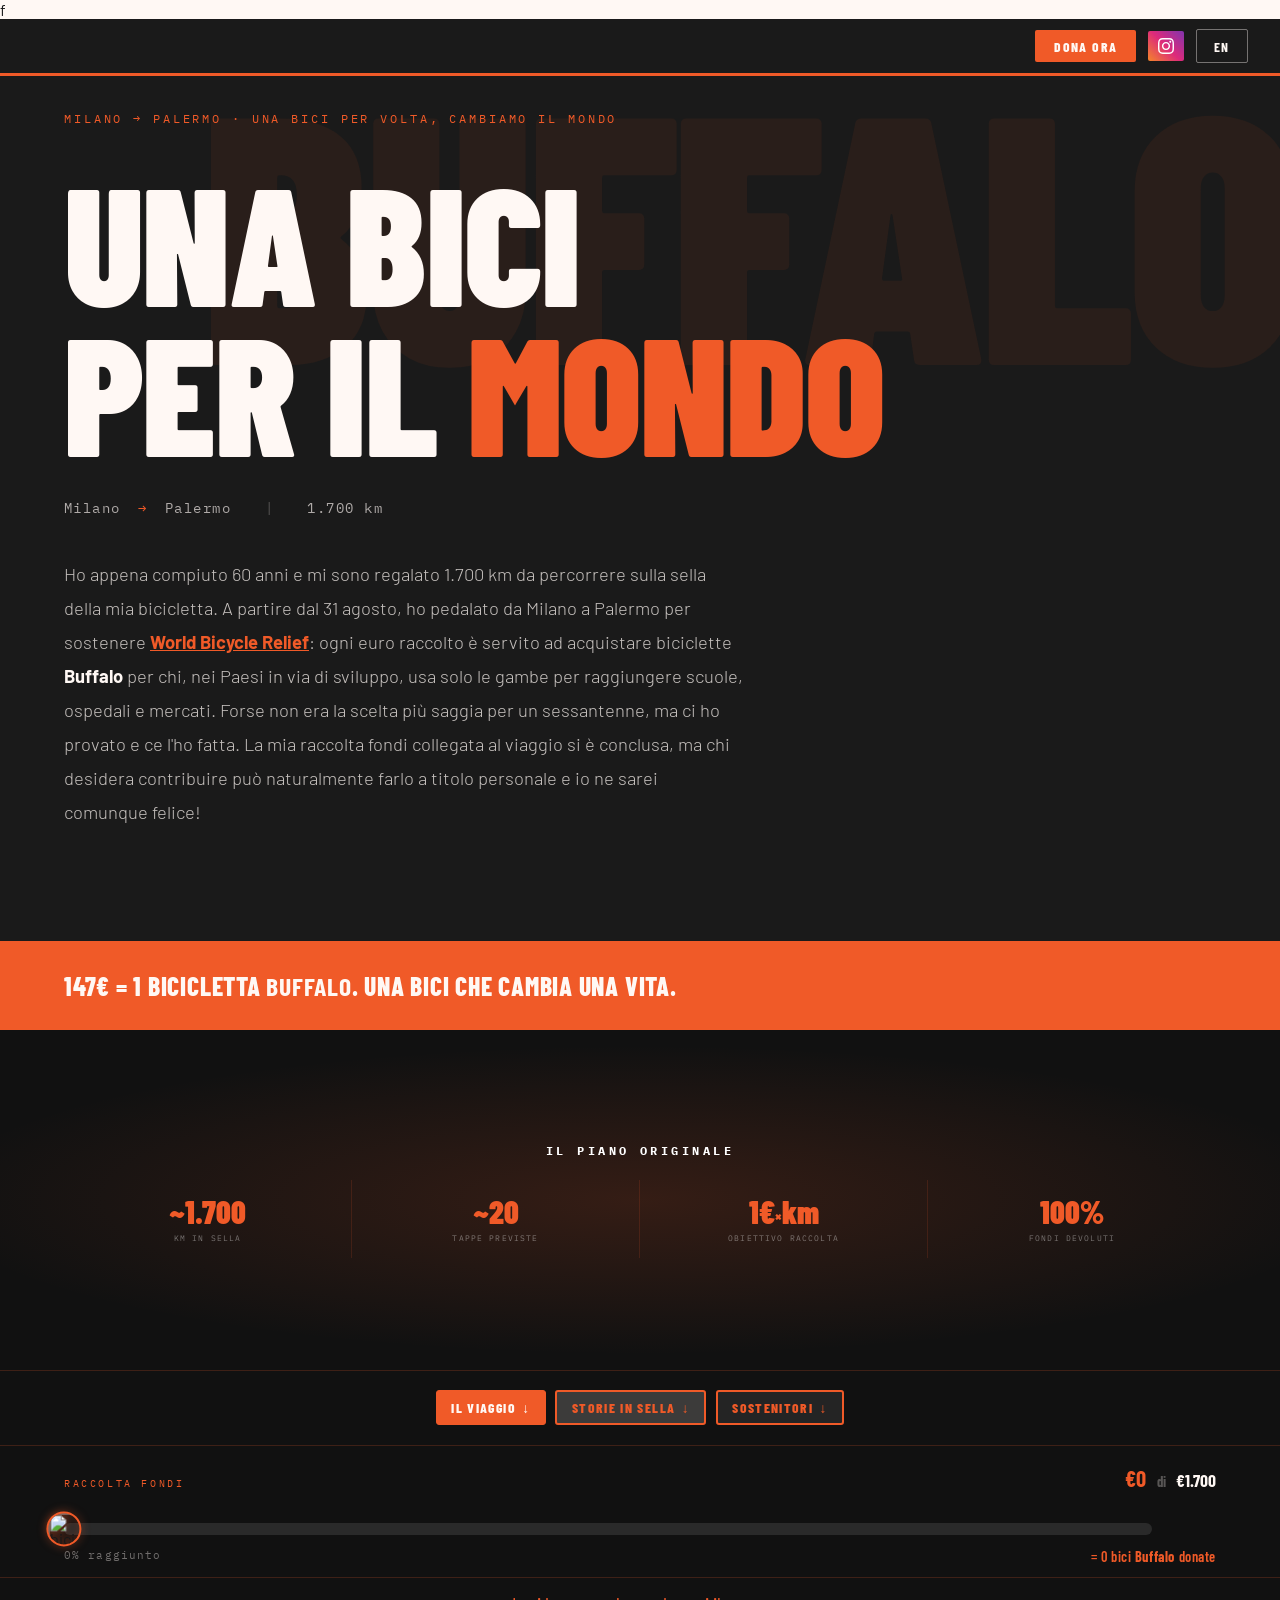
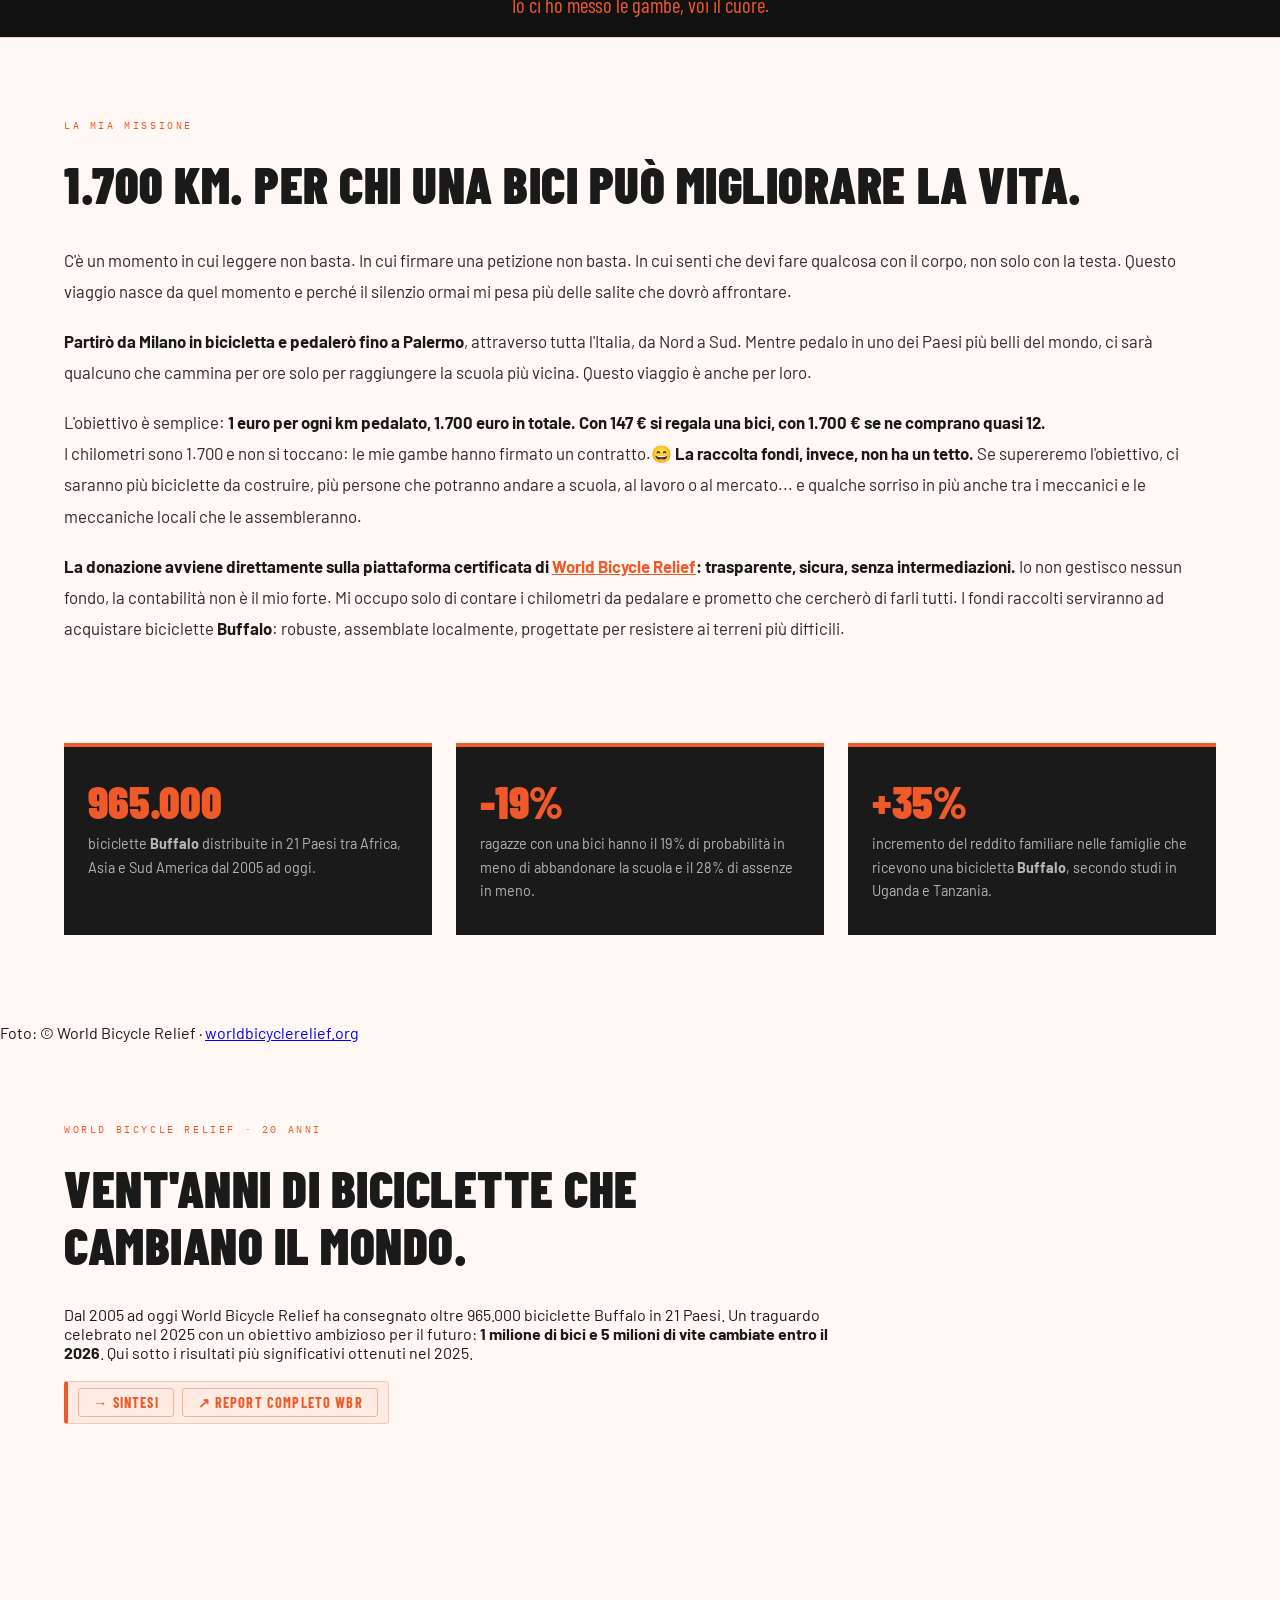
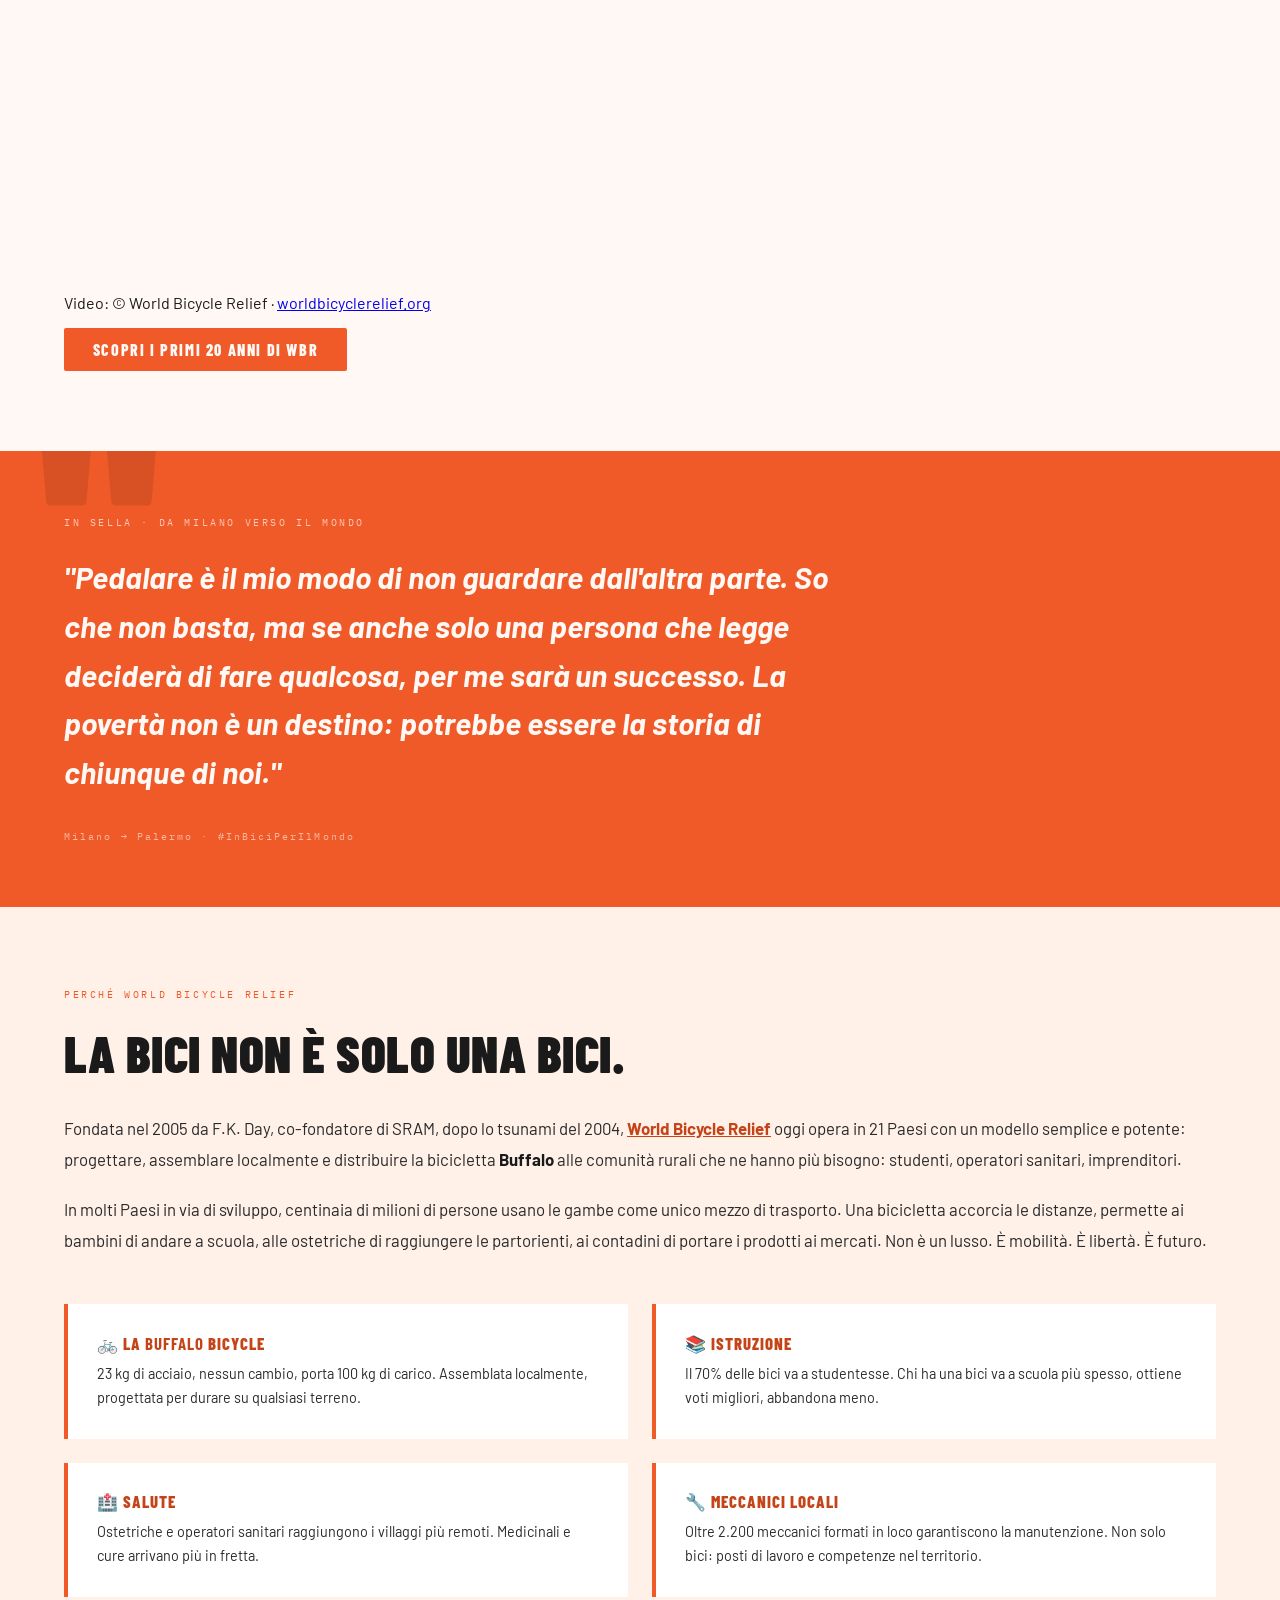
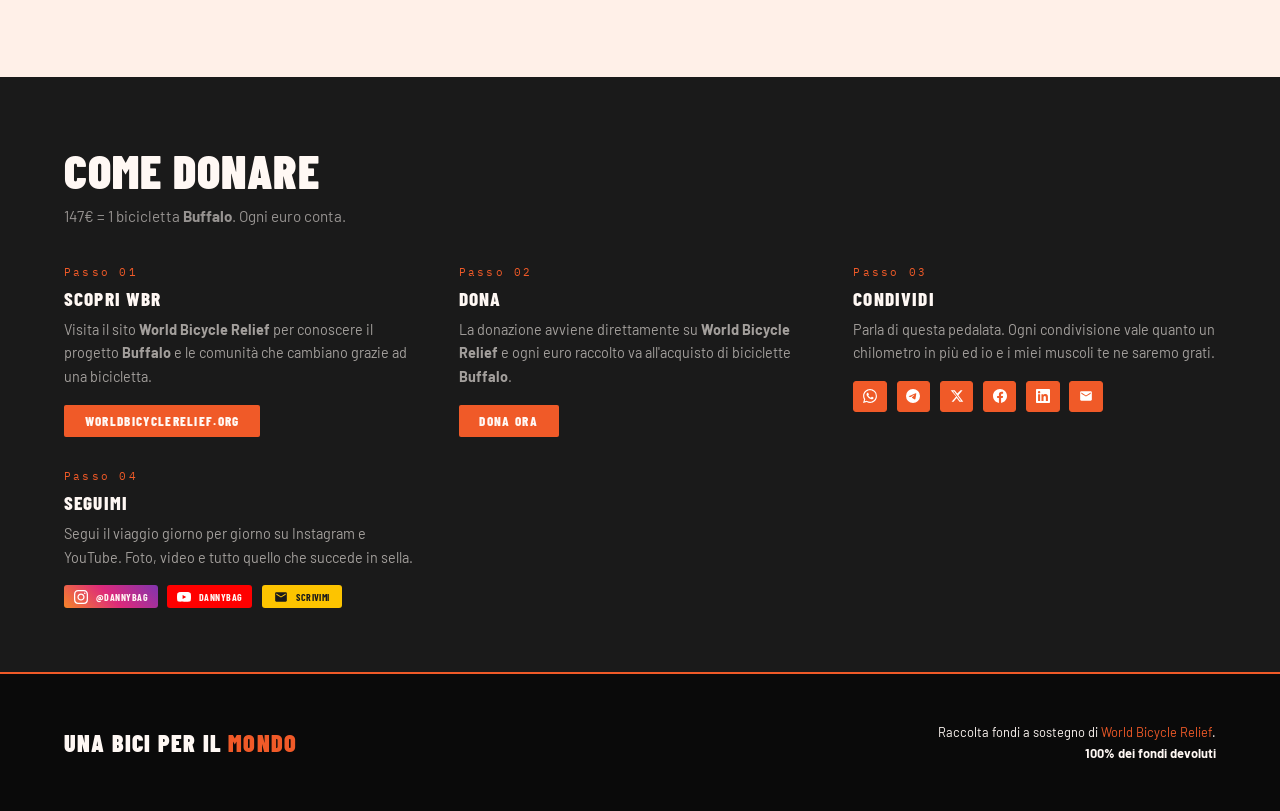
==== index.html @ 7e0d9a30 "Update index.html" ====
f<!DOCTYPE html>
<html lang="it">
<head>
<meta charset="UTF-8">
<meta name="viewport" content="width=device-width, initial-scale=1.0">
<link rel="icon" type="image/png" href="img/BikeIconBW.png">
<link rel="apple-touch-icon" href="https://mipa.dannybag.org/img/BikeIconBW.png">
<link rel="shortcut icon" href="img/BikeIconBW.png">
<link rel="manifest" href="manifest.json">
<title>Una Bici per il Mondo · Milano → Palermo</title>
<style>
  @import url('https://fonts.googleapis.com/css2?family=Barlow:ital,wght@0,300;0,400;0,600;0,700;0,800;1,700&family=Barlow+Condensed:wght@600;700;800;900&family=IBM+Plex+Mono:wght@400;500&display=swap');

  :root {
    --dark:    #1A1A1A;
    --orange:  #F05A28;
    --orange-d:#C44418;
    --orange-l:#FF8C5A;
    --offwhite:#FFF8F4;
    --light:   #FFF0E8;
    --muted:   rgba(255,248,244,0.65);
    --rule:    rgba(240,90,40,0.25);
  }

  * { box-sizing: border-box; margin: 0; padding: 0; }

  body {
    background: var(--offwhite);
    font-family: 'Barlow', sans-serif;
    color: var(--dark);
    overflow-x: hidden;
    -webkit-text-size-adjust: 100%;
  }

  /* ---- STICKY BAR ---- */
  .sticky-bar {
    position: sticky;
    top: 0;
    z-index: 999;
    background: var(--dark);
    border-bottom: 3px solid var(--orange);
    display: flex;
    align-items: center;
    justify-content: flex-end;
    padding: 0.65rem 2rem;
    gap: 0.75rem;
    flex-wrap: wrap;
  }
  .sticky-group { display: flex; align-items: center; gap: 0.75rem; flex-wrap: wrap; }
  .btn-sticky-social {
    display: inline-flex;
    align-items: center;
    gap: 0.4rem;
    font-family: 'Barlow Condensed', sans-serif;
    font-weight: 700;
    font-size: 0.85rem;
    letter-spacing: 0.08em;
    text-transform: uppercase;
    padding: 0.45rem 1.1rem;
    border-radius: 2px;
    text-decoration: none;
    white-space: nowrap;
    color: var(--offwhite);
  }
  .btn-sticky-social.ig { background: linear-gradient(45deg,#F58529,#DD2A7B,#8134AF); }
  .btn-sticky-social.yt { background: #FF0000; }
  .btn-sticky-orange {
    background: var(--orange);
    color: var(--offwhite);
    font-family: 'Barlow Condensed', sans-serif;
    font-weight: 800;
    font-size: 0.85rem;
    letter-spacing: 0.1em;
    text-transform: uppercase;
    padding: 0.45rem 1.2rem;
    border-radius: 2px;
    text-decoration: none;
    white-space: nowrap;
  }
  .btn-sticky-ghost {
    border: 1px solid rgba(255,248,244,0.4);
    color: var(--offwhite);
    font-family: 'Barlow Condensed', sans-serif;
    font-weight: 700;
    font-size: 0.85rem;
    letter-spacing: 0.08em;
    text-transform: uppercase;
    padding: 0.45rem 1.1rem;
    border-radius: 2px;
    text-decoration: none;
    white-space: nowrap;
  }
  @media (max-width: 500px) {
    .sticky-bar { padding: 0.5rem 1rem; justify-content: center; }
    .btn-sticky-orange, .btn-sticky-ghost { font-size: 0.75rem; padding: 0.4rem 0.7rem; }
  }

  /* ---- HERO ---- */
  .hero {
    background: var(--dark);
    padding-top: 1.2rem;
    padding-bottom: 5rem;
    position: relative;
    overflow: hidden;
  }
  .hero-bg-text {
    position: absolute;
    top: -0.08em;
    right: -0.03em;
    font-family: 'Barlow Condensed', sans-serif;
    font-size: clamp(10rem, 28vw, 22rem);
    font-weight: 900;
    color: rgba(240,90,40,0.07);
    line-height: 1;
    pointer-events: none;
    user-select: none;
    letter-spacing: -0.02em;
    text-transform: uppercase;
  }
  .hero-inner {
    display: flex;
    flex-direction: column;
    align-items: flex-start;
    padding: 1rem 5vw 2rem;
    position: relative;
    z-index: 1;
  }
  .hero-tag {
    font-family: 'IBM Plex Mono', monospace;
    font-size: 0.72rem;
    letter-spacing: 0.25em;
    text-transform: uppercase;
    color: var(--orange);
    margin-bottom: 2.5rem;
  }
  .hero-title {
    font-family: 'Barlow Condensed', sans-serif;
    font-size: clamp(4rem, 13vw, 11rem);
    font-weight: 900;
    color: var(--offwhite);
    line-height: 0.9;
    letter-spacing: -0.01em;
    text-transform: uppercase;
  }
  .hero-title .accent { color: var(--orange); }
  .hero-route {
    font-family: 'IBM Plex Mono', monospace;
    font-size: clamp(0.75rem, 1.5vw, 0.9rem);
    color: var(--muted);
    letter-spacing: 0.1em;
    margin-top: 2rem;
    margin-bottom: 2.5rem;
  }
  .hero-route .arrow { color: var(--orange); margin: 0 0.5rem; }
  .hero-desc {
    max-width: 680px;
    font-size: clamp(1rem, 1.8vw, 1.15rem);
    color: rgba(255,248,244,0.75);
    line-height: 1.85;
    font-weight: 300;
  }
  .hero-desc strong { color: var(--offwhite); font-weight: 700; }
  .hero-desc .wbr { color: var(--orange); font-weight: 700; }

  /* ---- ORANGE STRIP ---- */
  .strip {
    background: var(--orange);
    padding: 1.8rem 5vw;
  }
  .strip-text {
    font-family: 'Barlow Condensed', sans-serif;
    font-size: clamp(1.1rem, 2.8vw, 1.6rem);
    font-weight: 800;
    color: var(--offwhite);
    letter-spacing: 0.03em;
    text-transform: uppercase;
  }

  /* ---- STATS ---- */
  .stats {
    background: #111;
    padding: 3rem 5vw;
    display: grid;
    grid-template-columns: repeat(4, 1fr);
    gap: 1rem;
  }
  .stat-item { text-align: center; padding: 1.5rem 1rem; border-right: 1px solid rgba(240,90,40,0.2); }
  .stat-item:last-child { border-right: none; }
  .stat-num {
    font-family: 'Barlow Condensed', sans-serif;
    font-size: clamp(2rem, 5vw, 3.2rem);
    font-weight: 900;
    color: var(--orange);
    line-height: 1;
    text-transform: uppercase;
  }
  .stat-label {
    font-family: 'IBM Plex Mono', monospace;
    font-size: 0.62rem;
    letter-spacing: 0.2em;
    text-transform: uppercase;
    color: rgba(255,248,244,0.5);
    margin-top: 0.5rem;
  }
  @media (max-width: 600px) {
    .stats { grid-template-columns: repeat(2, 1fr); }
    .stat-item { border-right: none; }
  }

  hr.div { border: none; border-top: 1px solid var(--rule); margin: 0; }

  /* ---- SECTION ---- */
  .section {
    padding: 5rem 5vw;
    max-width: 900px;
  }
  .section-label {
    font-family: 'IBM Plex Mono', monospace;
    font-size: 0.65rem;
    letter-spacing: 0.25em;
    text-transform: uppercase;
    color: var(--orange);
    margin-bottom: 1.5rem;
  }
  .section-title {
    font-family: 'Barlow Condensed', sans-serif;
    font-size: clamp(2rem, 4.5vw, 3.2rem);
    font-weight: 900;
    color: var(--dark);
    line-height: 1.1;
    margin-bottom: 2rem;
    text-transform: uppercase;
    letter-spacing: 0.01em;
  }
  .section-text {
    font-size: 1.05rem;
    line-height: 1.85;
    color: #2A2A2A;
    margin-bottom: 1.2rem;
    font-weight: 400;
  }
  .section-text strong { color: var(--dark); font-weight: 700; }
  .section-text .wbr { color: var(--orange-d); font-weight: 700; }

  /* ---- DATA BOXES ---- */
  .data-boxes {
    display: grid;
    grid-template-columns: repeat(3, 1fr);
    gap: 1.5rem;
    padding: 0 5vw 5rem;
  }
  .data-box {
    background: var(--dark);
    padding: 2rem 1.5rem;
    border-top: 4px solid var(--orange);
  }
  .data-num {
    font-family: 'Barlow Condensed', sans-serif;
    font-size: clamp(1.8rem, 4vw, 2.8rem);
    font-weight: 900;
    color: var(--orange);
    line-height: 1;
    margin-bottom: 0.5rem;
    text-transform: uppercase;
  }
  .data-text {
    font-size: 0.9rem;
    line-height: 1.65;
    color: rgba(255,248,244,0.7);
  }
  @media (max-width: 700px) {
    .data-boxes { grid-template-columns: 1fr; }
  }

  /* ---- QUOTE ---- */
  .quote-block {
    background: var(--orange);
    padding: 4rem 5vw;
    position: relative;
    overflow: hidden;
  }
  .quote-block::before {
    content: '"';
    position: absolute;
    top: -0.25em;
    left: 3vw;
    font-family: 'Barlow Condensed', sans-serif;
    font-size: 18rem;
    color: rgba(0,0,0,0.1);
    line-height: 1;
    pointer-events: none;
    font-weight: 900;
  }
  .q-art {
    font-family: 'IBM Plex Mono', monospace;
    font-size: 0.65rem;
    letter-spacing: 0.25em;
    text-transform: uppercase;
    color: rgba(255,248,244,0.7);
    margin-bottom: 1.5rem;
    position: relative;
  }
  .q-text {
    font-family: 'Barlow', sans-serif;
    font-size: clamp(1.2rem, 3vw, 1.9rem);
    font-style: italic;
    font-weight: 700;
    color: var(--offwhite);
    line-height: 1.6;
    max-width: 780px;
    position: relative;
  }
  .q-source {
    font-family: 'IBM Plex Mono', monospace;
    font-size: 0.65rem;
    letter-spacing: 0.2em;
    color: rgba(255,248,244,0.6);
    margin-top: 2rem;
    position: relative;
  }

  /* ---- WBR SECTION ---- */
  .wbr-section {
    padding: 5rem 5vw;
    background: var(--light);
  }
  .wbr-facts {
    display: grid;
    grid-template-columns: repeat(2, 1fr);
    gap: 1.5rem;
    margin-top: 3rem;
  }
  .wbr-fact {
    background: white;
    padding: 1.8rem;
    border-left: 4px solid var(--orange);
  }
  .af-title {
    font-family: 'Barlow Condensed', sans-serif;
    font-size: 1.05rem;
    font-weight: 800;
    letter-spacing: 0.06em;
    text-transform: uppercase;
    color: var(--orange-d);
    margin-bottom: 0.5rem;
  }
  .af-text {
    font-size: 0.9rem;
    line-height: 1.65;
    color: #2A2A2A;
  }
  @media (max-width: 600px) {
    .wbr-facts { grid-template-columns: 1fr; }
  }

  /* ---- DONA ---- */
  .dona-section {
    background: var(--dark);
    padding: 4rem 5vw;
  }
  .dona-title {
    font-family: 'Barlow Condensed', sans-serif;
    font-size: clamp(2rem, 4.5vw, 3rem);
    font-weight: 900;
    color: var(--offwhite);
    text-transform: uppercase;
    letter-spacing: 0.02em;
    margin-bottom: 0.5rem;
  }
  .dona-sub {
    font-size: 0.95rem;
    color: rgba(255,248,244,0.55);
    margin-bottom: 2rem;
  }
  .dona-steps {
    display: grid;
    grid-template-columns: repeat(3, 1fr);
    gap: 2rem;
    margin-top: 2.5rem;
  }
  .d-num {
    font-family: 'IBM Plex Mono', monospace;
    font-size: 0.7rem;
    letter-spacing: 0.2em;
    color: var(--orange);
    margin-bottom: 0.5rem;
  }
  .d-title {
    font-family: 'Barlow Condensed', sans-serif;
    font-size: 1.2rem;
    font-weight: 800;
    letter-spacing: 0.06em;
    text-transform: uppercase;
    color: var(--offwhite);
    margin-bottom: 0.5rem;
  }
  .d-text {
    font-size: 0.9rem;
    line-height: 1.65;
    color: rgba(255,248,244,0.6);
    margin-bottom: 1rem;
  }
  .btn-orange-sm {
    display: inline-block;
    background: var(--orange);
    color: var(--offwhite);
    font-family: 'Barlow Condensed', sans-serif;
    font-weight: 800;
    font-size: 0.82rem;
    letter-spacing: 0.1em;
    text-transform: uppercase;
    padding: 0.5rem 1.3rem;
    border-radius: 2px;
    text-decoration: none;
  }
  @media (max-width: 700px) {
    .dona-steps { grid-template-columns: 1fr; }
  }

  /* ---- FOOTER ---- */
  .btn-share {
    display: inline-flex;
    align-items: center;
    gap: 0.4rem;
    color: #fff;
    font-family: 'IBM Plex Mono', sans-serif;
    font-weight: 400;
    font-size: 0.6rem;
    letter-spacing: 0.12em;
    text-transform: uppercase;
    padding: 0.45rem 0.55rem;
    border-radius: 3px;
    border: 1px solid var(--orange);
    text-decoration: none;
    white-space: nowrap;
    background: var(--orange);
  }
  .btn-share:hover { background: var(--orange-d); border-color: var(--orange-d); }

  .footer {
    background: #0A0A0A;
    padding: 3rem 5vw;
    display: flex;
    align-items: center;
    justify-content: space-between;
    gap: 2rem;
    flex-wrap: wrap;
    border-top: 2px solid var(--orange);
  }
  .footer-logo {
    font-family: 'Barlow Condensed', sans-serif;
    font-size: 1.5rem;
    font-weight: 900;
    color: var(--offwhite);
    text-transform: uppercase;
    letter-spacing: 0.05em;
  }
  .footer-logo span { color: var(--orange); }
  .footer-copy {
    font-size: 0.8rem;
    color: rgba(255,248,244,0.4);
    line-height: 1.6;
    text-align: right;
  }
  .footer-copy a { color: var(--orange); text-decoration: none; }
  /* ---- PROGRESS BAR ---- */
  .progress-wrap {
    padding:0;
    background:transparent;
  }
  .progress-track {
    background:#2A2A2A; height:8px; border-radius:4px; overflow:hidden; position:relative;
  }
  .progress-fill {
    height:100%; background:var(--orange); border-radius:4px; transition:width 1s;
  }
  .progress-labels {
    display:flex; justify-content:space-between;
    font-family:var(--mono); font-size:0.7rem; font-weight:700; letter-spacing:0.1em;
    color:rgba(255,248,244,0.3); padding:0;
  }
  .progress-section {
    background: #111;
    padding: 1.2rem 5vw;
    border-top: 1px solid rgba(240,90,40,0.2);
  }
  .progress-header {
    display: flex;
    justify-content: space-between;
    align-items: baseline;
    margin-bottom: 1rem;
  }
  .progress-label {
    font-family: 'IBM Plex Mono', monospace;
    font-size: 0.65rem;
    letter-spacing: 0.25em;
    text-transform: uppercase;
    color: var(--orange);
  }
  .progress-amounts {
    font-family: 'Barlow Condensed', sans-serif;
    font-size: 1.1rem;
    font-weight: 700;
    color: var(--offwhite);
  }
  .progress-raised { color: var(--orange); font-size: 1.4rem; }
  .progress-sep { color: rgba(255,248,244,0.3); margin: 0 0.4rem; font-size: 0.9rem; }
  .progress-track {
    background: #2A2A2A;
    height: 12px;
    border-radius: 6px;
    overflow: visible;
    position: relative;
    margin-right: 4rem;
  }
  @media (max-width: 600px) {
    .progress-track { margin-right: 2rem; }
  }
  .progress-fill {
    background: var(--orange);
    height: 100%;
    border-radius: 6px;
    transition: width 1s ease;
    min-width: 0%;
    position: relative;
  }
  .progress-bike {
    position: absolute;
    top: 50%;
    left: 0%;
    transform: translate(-50%, -50%);
    line-height: 1;
    filter: drop-shadow(0 0 4px rgba(240,90,40,0.6));
  }
  @media (max-width: 600px) {
    .progress-bike img { height: 1.3rem !important; width: 1.3rem !important; }
  }
  /* ── MILESTONE MARKERS ── */
  .milestone {
    position: absolute;
    top: 50%;
    transform: translate(-50%, -50%);
    z-index: 4;
    display: flex;
    flex-direction: column;
    align-items: center;
    pointer-events: none;
  }
  .milestone-circle {
    width: 26px; height: 26px;
    border-radius: 50%;
    border: 2px solid #555;
    background: #1A1A1A;
    display: flex; align-items: center; justify-content: center;
    font-size: 13px; color: #555; font-weight: 900;
    transition: all 0.5s ease;
  }
  .milestone.reached .milestone-circle {
    border-color: #4CAF50;
    background: #4CAF50;
    color: #FFF8F4;
    box-shadow: 0 0 0 4px rgba(76,175,80,0.25);
  }
  .milestone-label {
    display: none;
    position: absolute;
    top: -1.9rem;
    font-family: 'IBM Plex Mono', monospace;
    font-size: 0.85rem;
    font-weight: 700;
    letter-spacing: 0.08em;
    color: #555;
    white-space: nowrap;
    transition: color 0.5s;
  }
  .milestone.reached .milestone-label { color: #4CAF50; }
  .milestone-tick {
    position: absolute;
    bottom: -5px;
    width: 1.5px; height: 5px;
    background: #555;
    transition: background 0.5s;
  }
  .milestone.reached .milestone-tick { background: #4CAF50; }

  .milestone-mobile { display: none; }
  .milestone-desktop {
    display: flex;
    width: auto;
    height: 22px;
    border-radius: 11px;
    font-size: 0.65rem;
    font-weight: 700;
    padding: 0 8px;
    border: none;
    background: #333;
    color: #888;
    white-space: nowrap;
    align-items: center;
    justify-content: center;
    gap: 3px;
  }
  .milestone.reached .milestone-desktop {
    background: #4CAF50;
    color: #FFF8F4;
    box-shadow: 0 0 0 3px rgba(76,175,80,0.2);
  }
  @media (max-width: 600px) {
    .milestone-desktop { display: none; }
    .milestone-mobile {
      display: flex;
      width: auto;
      height: 12px;
      border-radius: 6px;
      font-size: 7px;
      font-weight: 700;
      padding: 0 3px;
      border: none;
      background: #333;
      color: #888;
      white-space: nowrap;
      align-items: center;
      justify-content: center;
      gap: 1px;
    }
    .milestone.reached .milestone-mobile {
      background: #4CAF50;
      color: #FFF8F4;
    }
    .milestone-label { display: none; }
    .milestone-tick { display: none; }
  }
  .progress-footer {
    display: flex;
    justify-content: space-between;
    margin-top: 0.8rem;
  }
  .progress-pct {
    font-family: 'IBM Plex Mono', monospace;
    font-size: 0.7rem;
    letter-spacing: 0.1em;
    color: rgba(255,248,244,0.4);
  }
  .progress-bikes {
    font-family: 'Barlow Condensed', sans-serif;
    font-size: 0.9rem;
    font-weight: 600;
    color: var(--orange);
    letter-spacing: 0.04em;
  }
  .bikes-count {
    display: flex;
    flex-direction: row;
    align-items: center;
    justify-content: center;
    gap: 0.8rem;
    margin-top: 0.8rem;
    padding-top: 0.8rem;
    margin-left: -5vw;
    margin-right: -5vw;
    padding-left: 5vw;
    padding-right: 5vw;
    border-top: 1px solid rgba(240,90,40,0.2);
  }
  .bikes-count-num {
    font-family: 'Barlow Condensed', sans-serif;
    font-size: clamp(1.8rem, 3.5vw, 2.8rem);
    font-weight: 900;
    color: var(--orange);
    line-height: 1;
    letter-spacing: -0.02em;
  }
  .bikes-count-label {
    font-family: 'Barlow Condensed', sans-serif;
    font-size: clamp(0.95rem, 2vw, 1.3rem);
    color: var(--orange);
    line-height: 1.3;
  }

  /* ---- CONTATORI VIAGGIO ---- */
  .trip-counters {
    background: var(--dark);
    padding: 2rem 5vw;
    display: flex;
    align-items: center;
    justify-content: center;
    gap: 0;
  }
  .trip-counter {
    flex: 1;
    text-align: center;
    padding: 1rem;
  }
  .trip-counter-val {
    font-family: 'Barlow Condensed', sans-serif;
    font-size: clamp(2rem, 5vw, 3.5rem);
    font-weight: 900;
    color: var(--orange);
    line-height: 1;
    letter-spacing: -0.02em;
  }
  .trip-counter-label {
    font-family: 'IBM Plex Mono', monospace;
    font-size: 0.6rem;
    letter-spacing: 0.18em;
    text-transform: uppercase;
    color: rgba(255,248,244,0.35);
    margin-top: 0.5rem;
    line-height: 1.5;
  }
  .trip-counter-divider {
    width: 1px;
    height: 3rem;
    background: rgba(240,90,40,0.2);
    flex-shrink: 0;
  }
  @media (max-width: 500px) {
    .trip-counters { gap: 0; }
    .trip-counter-val { font-size: 1.8rem; }
  }

  /* ---- TAPPA DEL GIORNO ---- */
  /* ---- LIVE SECTIONS ---- */
  .live-section {
    background: #111;
    border-top: 2px solid var(--orange);
    padding: 1.2rem 5vw;
    text-align: center;
  }
  .live-section-alt {
    background: #111;
    border-top: 1px solid rgba(240,90,40,0.2);
  }
  .live-label {
    font-family: 'IBM Plex Mono', monospace;
    font-size: 0.6rem;
    letter-spacing: 0.25em;
    text-transform: uppercase;
    color: var(--orange);
    margin-bottom: 0.6rem;
  }
  .live-row {
    display: flex;
    align-items: baseline;
    justify-content: center;
    gap: 0.6rem;
    flex-wrap: wrap;
  }
  .live-big {
    font-family: 'Barlow Condensed', sans-serif;
    font-size: clamp(1.4rem, 3.5vw, 2.2rem);
    font-weight: 900;
    color: var(--offwhite);
    line-height: 1;
    letter-spacing: -0.01em;
    text-transform: uppercase;
  }
  .live-route {
    font-family: 'Barlow Condensed', sans-serif;
    font-size: clamp(1.15rem, 2.8vw, 1.7rem);
    font-weight: 700;
    color: rgba(255,248,244,0.6);
    text-transform: uppercase;
    letter-spacing: 0.04em;
  }
  .live-sep {
    color: rgba(240,90,40,0.4);
    font-size: 1rem;
  }
  .live-stat {
    font-family: 'Barlow Condensed', sans-serif;
    font-size: clamp(1.15rem, 2.8vw, 1.7rem);
    font-weight: 700;
    color: var(--orange);
    white-space: nowrap;
  }
  .live-sublabel {
    font-family: 'IBM Plex Mono', monospace;
    font-size: 0.5rem;
    letter-spacing: 0.12em;
    text-transform: uppercase;
    color: rgba(255,248,244,0.3);
    vertical-align: middle;
    margin-left: 0.2rem;
  }


    background: var(--dark);
    padding: 3rem 5vw 2rem;
  }
  .gallery-label {
    font-family: 'IBM Plex Mono', monospace;
    font-size: 0.65rem;
    letter-spacing: 0.25em;
    text-transform: uppercase;
    color: var(--orange);
    margin-bottom: 1.5rem;
  }
  .gallery-grid {
    display: grid;
    grid-template-columns: repeat(4, 1fr);
    grid-template-rows: auto auto;
    gap: 0.5rem;
  }
  .gallery-item {
    overflow: hidden;
    aspect-ratio: 4/3;
    background: #222;
  }
  .gallery-item.tall {
    grid-row: span 2;
    aspect-ratio: auto;
  }
  .gallery-item img {
    width: 100%;
    height: 100%;
    object-fit: cover;
    display: block;
    transition: transform 0.4s ease;
  }
  .gallery-item img:hover { transform: scale(1.04); }
  .gallery-item.mobile-only { display: none; }
  @media (max-width: 600px) {
    .gallery-grid { grid-template-columns: repeat(2, 1fr); gap: 0.4rem; }
    .gallery-item.tall { grid-row: span 1; aspect-ratio: 4/3; }
    .gallery-item.mobile-only { display: block; }
  }
    font-family: 'IBM Plex Mono', monospace;
    font-size: 0.6rem;
    letter-spacing: 0.1em;
    color: rgba(255,248,244,0.3);
    margin-top: 0.8rem;
    text-align: right;
  }
  .gallery-credit a { color: var(--orange); text-decoration: none; }
  @media (max-width: 600px) {
    .gallery-grid { grid-template-columns: repeat(2, 1fr); gap: 0.4rem; }
    .gallery-item.tall { grid-row: span 1; aspect-ratio: 4/3; }
  }
</style>
</head>
<body>

<!-- STICKY BAR -->
<div class="sticky-bar">
  <div class="sticky-group">
    <a href="https://lp.worldbicyclerelief.org/donate-eur?currency=eur" class="btn-sticky-orange" target="_blank" data-i18n="dona_ora">Dona ora</a>
    <a href="https://www.instagram.com/dannybag" target="_blank" style="display:inline-flex; align-items:center; justify-content:center; padding:0.45rem 0.6rem; background:linear-gradient(45deg,#F58529,#DD2A7B,#8134AF); border-radius:2px; text-decoration:none;" title="@dannybag su Instagram">
      <svg width="16" height="16" viewBox="0 0 24 24" fill="white"><path d="M12 2.163c3.204 0 3.584.012 4.85.07 3.252.148 4.771 1.691 4.919 4.919.058 1.265.069 1.645.069 4.849 0 3.205-.012 3.584-.069 4.849-.149 3.225-1.664 4.771-4.919 4.919-1.266.058-1.644.07-4.85.07-3.204 0-3.584-.012-4.849-.07-3.26-.149-4.771-1.699-4.919-4.92-.058-1.265-.07-1.644-.07-4.849 0-3.204.013-3.583.07-4.849.149-3.227 1.664-4.771 4.919-4.919 1.266-.057 1.645-.069 4.849-.069zm0-2.163c-3.259 0-3.667.014-4.947.072-4.358.2-6.78 2.618-6.98 6.98-.059 1.281-.073 1.689-.073 4.948 0 3.259.014 3.668.072 4.948.2 4.358 2.618 6.78 6.98 6.98 1.281.058 1.689.072 4.948.072 3.259 0 3.668-.014 4.948-.072 4.354-.2 6.782-2.618 6.979-6.98.059-1.28.073-1.689.073-4.948 0-3.259-.014-3.667-.072-4.947-.196-4.354-2.617-6.78-6.979-6.98-1.281-.059-1.69-.073-4.949-.073zm0 5.838c-3.403 0-6.162 2.759-6.162 6.162s2.759 6.163 6.162 6.163 6.162-2.759 6.162-6.163c0-3.403-2.759-6.162-6.162-6.162zm0 10.162c-2.209 0-4-1.79-4-4 0-2.209 1.791-4 4-4s4 1.791 4 4c0 2.21-1.791 4-4 4zm6.406-11.845c-.796 0-1.441.645-1.441 1.44s.645 1.44 1.441 1.44c.795 0 1.439-.645 1.439-1.44s-.644-1.44-1.439-1.44z"/></svg>
    </a>
    <button onclick="toggleLang()" id="lang-btn" style="cursor:pointer; font-family:'Barlow Condensed',sans-serif; font-weight:700; font-size:0.85rem; letter-spacing:0.08em; background:transparent; color:var(--offwhite); border:1px solid rgba(255,248,244,0.4); border-radius:2px; padding:0.45rem 1.1rem; -webkit-appearance:none; appearance:none;">EN</button>
  </div>
</div>

<!-- HERO -->
<section class="hero">
  <div class="hero-bg-text">Buffalo</div>
  <div class="hero-inner">
    <div class="hero-tag" data-i18n="hero_tag">Milano → Palermo · Una bici per volta, cambiamo il mondo</div>

    <h1 class="hero-title" data-i18n-html="hero_title">
      Una Bici<br>
      per il <span class="accent">Mondo</span>
    </h1>

    <div class="hero-route">
      <span data-i18n="milano">Milano</span> <span class="arrow">→</span> <span data-i18n="palermo">Palermo</span>
      <span style="margin-left:1.5rem; opacity:0.4">|</span>
      <span style="margin-left:1.5rem">1.700 km</span>
    </div>

    <p class="hero-desc" data-i18n-html="hero_desc">
      Ho appena compiuto 60 anni e mi sono regalato 1.700 km da percorrere sulla sella della mia bicicletta.
      A partire dal 31 agosto, ho pedalato da Milano a Palermo per sostenere <strong><span class="wbr"><a href="https://worldbicyclerelief.org" target="_blank" style="color:inherit">World Bicycle Relief</a></span></strong>:
      ogni euro raccolto è servito ad acquistare biciclette <strong>Buffalo</strong> per chi, nei Paesi in via di sviluppo, usa solo le gambe per raggiungere scuole, ospedali e mercati.
      Forse non era la scelta più saggia per un sessantenne, ma ci ho provato e ce l'ho fatta.
      La mia raccolta fondi collegata al viaggio si è conclusa, ma chi desidera contribuire può naturalmente farlo a titolo personale e io ne sarei comunque felice!
    </p>
  </div>
</section>

<!-- STRIP -->
<div class="strip">
  <div class="strip-text" data-i18n-html="strip_text">147€ = 1 bicicletta <strong>Buffalo</strong>. Una bici che cambia una vita.</div>
</div>

<!-- STATS CINEMATICHE -->
<div id="stats-stage" style="background:#111; display:block; height:340px; position:relative; overflow:hidden;">
  <!-- glow di sfondo -->
  <div style="position:absolute;inset:0;background:radial-gradient(ellipse 80% 65% at 50% 50%, rgba(240,90,40,0.16) 0%, transparent 70%);pointer-events:none;"></div>

  <style>
    /* tutti gli screen: sovrapposti, centrati, stessa area */
    .cs { position:absolute; inset:0; display:none; flex-direction:column; align-items:center; justify-content:center; }
    /* piano — visibile all'inizio */
    #cp { position:absolute; inset:0; display:none; flex-direction:column; align-items:center; justify-content:center; }
    /* label */
    .cin-label { font-family:'IBM Plex Mono',monospace; font-size:0.78rem; font-weight:700; letter-spacing:0.28em; text-transform:uppercase; text-align:center; margin-bottom:1.4rem; color:#FFF; }
    /* griglia 4 colonne */
    .cin-grid { display:grid; grid-template-columns:repeat(4,1fr); gap:0; width:90%; }
    .cin-item { text-align:center; padding:0.9rem 0.5rem; border-right:1px solid rgba(240,90,40,0.15); }
    .cin-item:last-child { border-right:none; }
    .cin-num { font-family:'Barlow Condensed',sans-serif; font-size:clamp(1.1rem,3.8vw,2rem); font-weight:900; line-height:1; color:var(--orange); }
    .cin-lbl { font-family:'IBM Plex Mono',monospace; font-size:0.48rem; letter-spacing:0.15em; text-transform:uppercase; margin-top:0.4rem; color:rgba(255,255,255,0.4); }
    /* titolo */
    .cin-title-text { font-family:'Barlow Condensed',sans-serif; font-weight:900; color:#FFF; line-height:1; font-size:clamp(2.5rem,10vw,5rem); letter-spacing:0.05em; text-transform:uppercase; }
    /* spotlight */
    .cin-spot-num { font-family:'Barlow Condensed',sans-serif; font-weight:900; color:var(--orange); line-height:1; font-size:clamp(3.5rem,14vw,7rem); }
    .cin-spot-lbl { font-family:'IBM Plex Mono',monospace; font-size:clamp(0.65rem,1.8vw,0.85rem); font-weight:700; letter-spacing:0.28em; text-transform:uppercase; color:#FFF; margin-top:0.6rem; }
    /* bici */
    .cin-bici-num { font-family:'Barlow Condensed',sans-serif; font-weight:900; color:var(--orange); line-height:1; font-size:clamp(5rem,18vw,9rem); }
    .cin-bici-sub { font-family:'IBM Plex Mono',monospace; font-size:clamp(0.65rem,2vw,0.85rem); font-weight:700; letter-spacing:0.3em; text-transform:uppercase; color:#FFF; margin-top:0.6rem; opacity:0; }
    #cin-grazie   { font-family:'Barlow Condensed',sans-serif; font-weight:900; color:#FFF; font-size:clamp(2.5rem,10vw,5rem); letter-spacing:0.08em; text-transform:uppercase; margin-top:0.6rem; opacity:0; }
    /* replay */
    #cin-replay { display:none !important; }
    /* animazioni */
    @keyframes cinZO  { 0%{opacity:1;transform:scale(1)} 100%{opacity:0;transform:scale(0.05)} }
    @keyframes cinZI  { 0%{opacity:0;transform:scale(0.2)} 100%{opacity:1;transform:scale(1)} }
    @keyframes cinZB  { 0%{opacity:0;transform:scale(0.1)} 70%{transform:scale(1.08)} 100%{opacity:1;transform:scale(1)} }
    @keyframes cinSI  { 0%{opacity:0;transform:scale(0.3)} 100%{opacity:1;transform:scale(1)} }
    @keyframes cinSO  { 0%{opacity:1;transform:scale(1)} 100%{opacity:0;transform:scale(0.05)} }
    @keyframes cinFU  { from{opacity:0;transform:translateY(10px)} to{opacity:1;transform:translateY(0)} }
    @keyframes cinFI  { from{opacity:0} to{opacity:1} }
    @keyframes cinSLI { from{opacity:0;transform:translateX(-16px)} to{opacity:1;transform:translateX(0)} }
    .cin-anim-zo  { animation:cinZO  1.2s cubic-bezier(.4,0,1,1) forwards }
    .cin-anim-zi  { animation:cinZI  1.4s cubic-bezier(.22,1,.36,1) forwards }
    .cin-anim-zb  { animation:cinZB  2.6s cubic-bezier(.22,1,.36,1) forwards }
    .cin-anim-si  { animation:cinSI  1.1s cubic-bezier(.22,1,.36,1) forwards }
    .cin-anim-so  { animation:cinSO  0.9s cubic-bezier(.4,0,1,1) forwards }
    .cin-anim-fu  { animation:cinFU  1s ease forwards }
    .cin-anim-fi  { animation:cinFI  .8s ease forwards }
    .cin-anim-sli { animation:cinSLI .6s cubic-bezier(.22,1,.36,1) forwards }
    @media(max-width:600px){
      .cin-grid { grid-template-columns:repeat(2,1fr); width:100%; }
      .cin-item { border-right:none; border-bottom:1px solid rgba(240,90,40,0.1); }
      .cin-item:nth-child(odd){ border-right:1px solid rgba(240,90,40,0.1); }
      .cin-item:nth-last-child(-n+2){ border-bottom:none; }
      #stats-stage { height:300px; }
    }
  </style>

  <!-- Piano originale -->
  <div id="cp">
    <div class="cin-label" id="pil" style="opacity:0">Il piano originale</div>
    <div class="cin-grid">
      <div class="cin-item" id="pi0" style="opacity:0"><div class="cin-num">~1.700</div><div class="cin-lbl">km in sella</div></div>
      <div class="cin-item" id="pi1" style="opacity:0"><div class="cin-num">~20</div><div class="cin-lbl">tappe previste</div></div>
      <div class="cin-item" id="pi2" style="opacity:0"><div class="cin-num">1€<span style="font-size:.5em;vertical-align:middle">×</span>km</div><div class="cin-lbl">obiettivo raccolta</div></div>
      <div class="cin-item" id="pi3" style="opacity:0"><div class="cin-num">100%</div><div class="cin-lbl">fondi devoluti</div></div>
    </div>
  </div>

  <!-- Titolo Com'è andata -->
  <div id="ct" class="cs"><div class="cin-title-text">Com'è andata</div></div>

  <!-- Griglia realtà -->
  <div id="cr" class="cs">
    <div class="cin-label" id="cil" style="opacity:0">Com'è andata</div>
    <div class="cin-grid" style="grid-template-columns:repeat(3,1fr);">
      <div class="cin-item" id="ci0" style="opacity:0"><div class="cin-num">1.766</div><div class="cin-lbl">km pedalati</div></div>
      <div class="cin-item" id="ci1" style="opacity:0"><div class="cin-num">14.343 m</div><div class="cin-lbl">di dislivello</div></div>
      <div class="cin-item" id="ci2" style="opacity:0"><div class="cin-num">16</div><div class="cin-lbl">tappe fatte</div></div>
      <div class="cin-item" id="ci3" style="opacity:0"><div class="cin-num">2,6 €<span style="font-size:.5em;vertical-align:middle">×</span>km</div><div class="cin-lbl">obiettivo raggiunto</div></div>
      <div class="cin-item" id="ci4" style="opacity:0"><div class="cin-num">4.704 €</div><div class="cin-lbl">cifra raggiunta</div></div>
      <div class="cin-item" id="ci5" style="opacity:0"><div class="cin-num">100%</div><div class="cin-lbl">fondi devoluti</div></div>
    </div>
  </div>

  <!-- Spotlight -->
  <div id="cs" class="cs" style="text-align:center">
    <div class="cin-spot-num" id="csn"></div>
    <div class="cin-spot-lbl" id="csl"></div>
  </div>

  <!-- Bici + Grazie -->
  <div id="cb" class="cs" style="text-align:center">
    <div class="cin-bici-num" id="cbn">32</div>
    <div class="cin-bici-sub" id="cbs">bici Buffalo donate</div>
    <div id="cin-grazie">GRAZIE!</div>
  </div>

  <button id="cin-replay" onclick="cinStartAnim()">↺ rivedi</button>
</div>

<script>
(function(){
  const W = ms => new Promise(r => setTimeout(r, ms));
  const SPOTS = [
    {n:'16',l:'tappe fatte'},
    {n:'1.766',l:'km pedalati'},
    {n:'14.343 m',l:'di dislivello'},
    {n:'2,6 €×km',l:'obiettivo raggiunto'},
    {n:'100%',l:'fondi devoluti'}
  ];

  async function showSeq(prefix, containerId){
    const container = document.getElementById(containerId);
    const lbl = document.getElementById(prefix+'l');
    const count = containerId==='cr' ? 6 : 4;
    const items = Array.from({length:count},(_,i)=>document.getElementById(prefix+i));
    items.forEach(el => { el.style.opacity='0'; el.className='cin-item'; });
    lbl.style.opacity='0'; lbl.className='cin-label';
    container.className = containerId==='cp' ? '' : 'cs';
    container.style.display='flex';
    await W(50);
    lbl.classList.add('cin-anim-sli');
    await W(600);
    for(const el of items){ el.classList.add('cin-anim-sli'); await W(450); }
    await W(600);
  }

  async function cinStartAnim(){
    const cp=document.getElementById('cp'), cr=document.getElementById('cr'),
          ct=document.getElementById('ct'), cs=document.getElementById('cs'),
          cb=document.getElementById('cb'), btn=document.getElementById('cin-replay'),
          cbn=document.getElementById('cbn'), cbs=document.getElementById('cbs'),
          csn=document.getElementById('csn'), csl=document.getElementById('csl'),
          cg=document.getElementById('cin-grazie');

    // reset tutto
    btn.style.display='none';
    [cr,ct,cs,cb].forEach(el=>{ el.style.display='none'; el.className='cs'; });
    cp.style.display='none'; cp.style.opacity='1'; cp.style.transform='scale(1)'; cp.className='';
    document.getElementById('pil').style.opacity='0'; document.getElementById('pil').className='cin-label';
    [0,1,2,3].forEach(i=>{ const el=document.getElementById('pi'+i); el.style.opacity='0'; el.className='cin-item'; });
    cbn.style.opacity='0'; cbn.className='cin-bici-num';
    cbs.style.opacity='0'; cbs.className='cin-bici-sub';
    cg.style.opacity='0'; cg.className='';

    // 0 — piano appare in sequenza sinistra→destra
    await showSeq('pi', 'cp');
    await W(800);

    // 1 — piano rimpicciolisce
    cp.classList.add('cin-anim-zo');
    await W(1300); cp.style.display='none'; await W(300);

    // 2 — titolo zoom in poi rimpicciolisce
    ct.className='cs'; ct.style.display='flex';
    ct.classList.add('cin-anim-zb');
    await W(1800);
    ct.classList.remove('cin-anim-zb'); ct.classList.add('cin-anim-zo');
    await W(1200); ct.style.display='none'; await W(300);

    // 3 — spotlight voce per voce
    for(const s of SPOTS){
      csn.textContent=s.n; csl.textContent=s.l;
      cs.className='cs'; cs.style.display='flex';
      cs.classList.add('cin-anim-si');
      await W(1600);
      cs.classList.remove('cin-anim-si'); cs.classList.add('cin-anim-so');
      await W(900); cs.style.display='none'; await W(80);
    }

    await W(80);

    // 4 — Com'è andata sequenza sinistra→destra
    await showSeq('ci', 'cr');

    // pausa sulla griglia finale
    await W(1800);

    // 5 — rimpicciolisce
    cr.classList.add('cin-anim-zo');
    await W(1200); cr.style.display='none'; await W(300);

    // 6 — 32 bici + GRAZIE
    cb.className='cs'; cb.style.display='flex';
    cbn.classList.add('cin-anim-zb'); cbn.style.opacity='1';
    await W(800);
    cbs.classList.add('cin-anim-fu'); cbs.style.opacity='1';
    await W(2200);
    cg.classList.add('cin-anim-fu'); cg.style.opacity='1';
    await W(2000);
    // pausa prima di ripartire
    await W(3500);
    cinStartAnim();
  }

  window.cinStartAnim = cinStartAnim;
  cinStartAnim();
})();
</script>

<!-- TAPPA DEL GIORNO + TOTALI: due sezioni separate -->
<div id="tappa-section" style="display:block;">
  <div class="live-section live-section-alt">
    <div style="display:flex; gap:0.6rem; flex-wrap:wrap; justify-content:center;">
      <button onclick="toggleViaggio()" id="viaggio-btn" style="display:inline-flex; align-items:center; gap:0.4rem; font-family:'Barlow Condensed',sans-serif; font-weight:800; font-size:0.85rem; letter-spacing:0.1em; text-transform:uppercase; color:#FFF8F4; background:var(--orange); border:1px solid var(--orange); padding:0.45rem 0.9rem; border-radius:3px; cursor:pointer; white-space:nowrap;"><span data-i18n="guarda_viaggio">Il Viaggio</span> <span id="viaggio-arrow">↓</span></button>
      <button onclick="toggleDiario()" id="diario-btn" style="display:inline-flex; align-items:center; gap:0.4rem; font-family:'Barlow Condensed',sans-serif; font-weight:800; font-size:0.85rem; letter-spacing:0.1em; text-transform:uppercase; color:var(--orange); background:rgba(255,248,244,0.18); border:2px solid var(--orange); padding:0.45rem 0.9rem; border-radius:3px; cursor:pointer; white-space:nowrap;"><span data-i18n="leggi_diario">Storie in Sella</span> <span id="diario-arrow">↓</span></button>
      <button onclick="toggleDonors()" id="donors-btn" style="display:inline-flex; align-items:center; gap:0.4rem; font-family:'Barlow Condensed',sans-serif; font-weight:800; font-size:0.85rem; letter-spacing:0.1em; text-transform:uppercase; color:var(--orange); background:rgba(255,248,244,0.08); border:2px solid var(--orange); padding:0.45rem 0.9rem; border-radius:3px; cursor:pointer; white-space:nowrap;"><span data-i18n="chi_ha_donato">Sostenitori</span> <span id="donors-arrow">↓</span></button>
    </div>
  </div>
</div>

<!-- IL VIAGGIO - sezione espandibile -->
<div id="viaggio-section" style="display:none; overflow:hidden;">
  <link rel="stylesheet" id="leaflet-css" href="">
  <div style="background:#0A0A0A; border-top:2px solid var(--orange); padding:2rem 5vw 1rem;">

    <!-- Map + List -->
    <div id="v-map-wrap" style="display:flex; gap:0; margin-top:1rem;">
      <div style="position:relative; width:50%; flex-shrink:0;" id="v-map-container">
        <div id="v-map" style="width:100%; height:45vh; background:#111;"></div>
        <button onclick="expandMap()" id="v-expand-btn" title="Espandi mappa" data-i18n="espandi" style="position:absolute; top:0.5rem; right:0.5rem; z-index:1000; background:rgba(26,26,26,0.9); color:#FFF8F4; border:1px solid rgba(240,90,40,0.5); border-radius:3px; font-family:'IBM Plex Mono',monospace; font-size:0.6rem; padding:0.3rem 0.5rem; cursor:pointer; letter-spacing:0.05em;">⤢ Espandi</button>
      </div>
      <div style="width:50%; height:45vh; overflow-y:auto; background:#111; padding:1rem 1.5rem; border-left:1px solid rgba(240,90,40,0.15);">
        <div style="font-family:'IBM Plex Mono',monospace; font-size:0.75rem; letter-spacing:0.2em; text-transform:uppercase; color:var(--orange); margin-bottom:0.8rem; font-weight:700;" data-i18n="tappe_percorse">← Tappe percorse</div>
        <div id="v-list"></div>
      </div>
    </div>
    <!-- Stats -->
    <div style="display:flex; gap:2rem; flex-wrap:wrap; margin-top:1.5rem; margin-bottom:1.5rem;">
      <div><div style="font-family:'Bebas Neue',sans-serif; font-size:1.8rem; color:var(--orange); line-height:1;" id="v-km">0</div><div style="font-family:'IBM Plex Mono',monospace; font-size:0.5rem; letter-spacing:0.2em; text-transform:uppercase; color:rgba(255,248,244,0.4);" data-i18n="km_percorsi">Km percorsi</div></div>
      <div><div style="font-family:'Bebas Neue',sans-serif; font-size:1.8rem; color:var(--orange); line-height:1;" id="v-dis">0</div><div style="font-family:'IBM Plex Mono',monospace; font-size:0.5rem; letter-spacing:0.2em; text-transform:uppercase; color:rgba(255,248,244,0.4);" data-i18n="dislivello">Dislivello ↑ m</div></div>
      <div style="margin-left:auto;"><div style="font-family:'Bebas Neue',sans-serif; font-size:1.8rem; color:rgba(255,248,244,0.3); line-height:1;" id="v-pct">0%</div><div style="font-family:'IBM Plex Mono',monospace; font-size:0.5rem; letter-spacing:0.2em; text-transform:uppercase; color:rgba(255,248,244,0.4);" data-i18n="del_percorso">Del percorso</div></div>
    </div>
    <style>
      @media(max-width:768px) {
        #v-map-wrap { flex-direction:column !important; }
        #v-map-container { width:100% !important; }
        #v-map { height:35vh !important; }
        #v-map-wrap > div:last-child { width:100% !important; height:auto !important; border-left:none !important; border-top:1px solid rgba(240,90,40,0.15); }
        #v-expand-btn { display:none !important; }
      }
    </style>

    <!-- PROSSIMA TAPPA - stesso layout di Tappe percorse -->
    <div id="v-next-block" style="display:none; margin-top:1.5rem; padding-top:1.5rem; border-top:1px solid rgba(79,195,247,0.2);">
      <div id="v-next-wrap" style="display:flex; gap:0;">
        <div style="position:relative; width:50%; height:45vh; flex-shrink:0;" id="v-next-map-container">
          <div id="v-next-map" style="width:100%; height:100%; background:#111;"></div>
          <button onclick="expandNextMap()" id="v-next-expand-btn" title="Espandi mappa" data-i18n="espandi" style="position:absolute; top:0.5rem; right:0.5rem; z-index:1000; background:rgba(26,26,26,0.9); color:#FFF8F4; border:1px solid rgba(79,195,247,0.5); border-radius:3px; font-family:'IBM Plex Mono',monospace; font-size:0.6rem; padding:0.3rem 0.5rem; cursor:pointer; letter-spacing:0.05em;">⤢ Espandi</button>
        </div>
        <div style="width:50%; height:45vh; overflow-y:auto; background:#111; padding:1rem 1.5rem; border-left:1px solid rgba(79,195,247,0.15);">
          <div style="font-family:'IBM Plex Mono',monospace; font-size:0.75rem; letter-spacing:0.2em; text-transform:uppercase; color:#4FC3F7; margin-bottom:0.8rem; font-weight:700;" data-i18n="prossime_tappe">→ Prossime tappe</div>
          <div id="v-next-list"></div>
        </div>
      </div>
    </div>
    <style>
      @media(max-width:768px) {
        #v-next-wrap { flex-direction:column !important; }
        #v-next-map-container { width:100% !important; height:35vh !important; }
        #v-next-wrap > div:last-child { width:100% !important; height:auto !important; border-left:none !important; border-top:1px solid rgba(79,195,247,0.15); }
        #v-next-expand-btn { display:none !important; }
      }
    </style>
  </div>
</div>

<!-- IL DIARIO - sezione espandibile, esperienza completa come per Il Viaggio -->
<div id="diario-section" style="display:none; overflow:hidden;">
  <style>
    #viaggio-btn.is-open, #diario-btn.is-open, #donors-btn.is-open { outline:2px solid var(--orange); outline-offset:2px; }
    .v-story-btn { margin-left:auto; flex-shrink:0; display:inline-flex; align-items:center; justify-content:center; width:2.6rem; height:1.9rem; color:var(--orange); background:rgba(255,248,244,0.08); border:2px solid var(--orange); border-radius:999px; padding:0; cursor:pointer; transition:filter .2s, background .2s; }
    .v-story-btn svg { width:1.15rem; height:1.15rem; fill:none; stroke:currentColor; stroke-width:2; stroke-linecap:round; stroke-linejoin:round; }
    .v-route-link { color:inherit; text-decoration:none; cursor:pointer; }
    .v-route-link:hover, .v-route-link:focus-visible { text-decoration:underline; text-underline-offset:3px; }
    .dia-back-btn { display:inline-flex; align-self:flex-start; margin-bottom:0.7rem; font-family:'Barlow Condensed',sans-serif; font-weight:800; font-size:0.75rem; letter-spacing:0.1em; text-transform:uppercase; color:var(--orange); background:rgba(255,248,244,0.08); border:2px solid var(--orange); border-radius:999px; padding:0.2rem 0.7rem; cursor:pointer; white-space:nowrap; transition:background .2s; }
    .dia-back-btn:hover { background:var(--orange); color:#FFF8F4; }
    .v-story-btn:hover { background:var(--orange); color:#FFF8F4; }
    .dia-tabs { display:flex; gap:0.5rem; justify-content:center; flex-wrap:wrap; max-width:680px; margin:0 auto 0.8rem; }
    .dia-tab { display:inline-flex; align-items:center; gap:0.4rem; font-family:'Barlow Condensed',sans-serif; font-weight:800; font-size:0.85rem; letter-spacing:0.1em; text-transform:uppercase; color:var(--orange); background:transparent; border:2px solid var(--orange); padding:0.4rem 0.8rem; border-radius:3px; cursor:pointer; white-space:nowrap; transition:background .2s, color .2s; }
    .dia-tab { color:var(--orange); border-color:var(--orange); transition:box-shadow .2s, filter .2s; }
    .dia-tab:hover { filter:brightness(1.15); }
    .dia-tab.active { box-shadow:0 0 0 2px #0A0A0A, 0 0 0 4px var(--orange); }
    .dia-tab[data-tab="ant"]     { color:#FFF8F4; background:var(--orange); border-radius:999px; padding-left:1rem; padding-right:1rem; }
    .dia-tab[data-tab="viaggio"] { color:var(--orange); background:rgba(255,248,244,0.18); border-radius:999px; padding-left:1rem; padding-right:1rem; }
    .dia-tab[data-tab="agg"]     { color:var(--orange); background:rgba(255,248,244,0.08); border-radius:999px; padding-left:1rem; padding-right:1rem; }
    .dia-caption { text-align:center; font-family:'IBM Plex Mono',monospace; font-size:0.55rem; letter-spacing:0.15em; text-transform:uppercase; color:#FFFFFF; margin-bottom:1.3rem; min-height:0.9rem; }
    @media(max-width:480px) { .dia-tab { font-size:0.78rem; padding:0.4rem 0.6rem; letter-spacing:0.06em; } }
    .dia-photos { display:flex; gap:0.9rem 0.8rem; flex-wrap:wrap; justify-content:center; padding:0.3rem 0 0.2rem; }
    .dia-photo { width:100px; height:118px; box-sizing:border-box; padding:6px 6px 24px; background:#FFF8F4; border-radius:2px; overflow:hidden; cursor:pointer; flex-shrink:0; position:relative; box-shadow:0 3px 10px rgba(0,0,0,0.55); transform:rotate(-2.5deg); transition:transform .2s; }
    .dia-photo:nth-child(even) { transform:rotate(2deg); }
    .dia-photo:nth-child(3n) { transform:rotate(-1deg); }
    .dia-photo:hover { transform:rotate(0) scale(1.07); z-index:1; }
    .dia-photo img { width:100%; height:100%; object-fit:cover; display:block; background:#0A0A0A; }
    .dia-videos { display:flex; flex-direction:column; align-items:center; gap:0.6rem; margin-top:0.8rem; }
    .dia-video { width:100%; max-width:420px; border-radius:3px; overflow:hidden; border:1px solid rgba(255,248,244,0.08); }
    .dia-video video { width:100%; display:block; background:#000; }
    .dia-yt { position:relative; width:100%; aspect-ratio:16/9; background:#000 center/cover no-repeat; cursor:pointer; }
    .dia-yt .play { position:absolute; top:50%; left:50%; transform:translate(-50%,-50%); width:2.4rem; height:2.4rem; border-radius:50%; background:rgba(240,90,40,0.9); display:flex; align-items:center; justify-content:center; box-shadow:0 0 0 6px rgba(0,0,0,0.25); }
    .dia-yt .play::before { content:''; border-style:solid; border-width:6px 0 6px 11px; border-color:transparent transparent transparent #fff; margin-left:3px; }
    .dia-yt iframe { width:100%; aspect-ratio:16/9; border:0; display:block; }
    /* il player sostituisce l'anteprima come figlio diretto di .dia-video: serve una misura (non per Instagram, che si regola da solo) */
    .dia-video:not(.dia-ig) > iframe { width:100%; aspect-ratio:16/9; border:0; display:block; background:#000; }
    /* YouTube Shorts: verticali 9:16, più stretti */
    .dia-video.short { max-width:320px; }
    .dia-video.short .dia-yt, .dia-video.short > iframe { aspect-ratio:9/16; }
    /* Instagram: non si può incorporare un reel in modo affidabile (al tocco rimanda comunque all'app), quindi è una scheda-link compatta che lo dice chiaramente */
    .dia-ig-link { display:flex; align-items:center; gap:0.8rem; width:100%; max-width:420px; padding:0.7rem 0.9rem; text-decoration:none; color:#FFF8F4; background:linear-gradient(135deg, rgba(240,90,40,0.14) 0%, rgba(255,248,244,0.04) 60%), #111; border:1px solid rgba(240,90,40,0.35); border-radius:4px; transition:border-color .2s, background .2s; }
    .dia-ig-link.has-cover { flex-wrap:wrap; max-width:320px; padding:0; gap:0; overflow:hidden; border:2px solid var(--orange); border-radius:10px; box-shadow:0 0 0 4px rgba(240,90,40,0.14); }
    .dia-ig-link .ig-cover { position:relative; display:block; width:100%; background:#000; line-height:0; }
    .dia-ig-link .ig-cover img { display:block; width:100%; height:auto; }
    .dia-ig-link .ig-cover::after { content:''; position:absolute; inset:0; background:rgba(0,0,0,0.22); }
    .dia-ig-link .ig-play { position:absolute; z-index:1; top:50%; left:50%; width:3.4rem; height:3.4rem; margin:-1.7rem 0 0 -1.7rem; border-radius:50%; background:var(--orange); }
    .dia-ig-link .ig-play::before { content:''; position:absolute; top:50%; left:50%; margin:-0.55rem 0 0 -0.3rem; border-style:solid; border-width:0.55rem 0 0.55rem 0.95rem; border-color:transparent transparent transparent #fff; }
    .dia-ig-link.has-cover .ig-badge, .dia-ig-link.has-cover .ig-txt, .dia-ig-link.has-cover .ig-go { margin:0.7rem 0; }
    .dia-ig-link.has-cover .ig-badge { margin-left:0.9rem; margin-right:0.8rem; }
    .dia-ig-link.has-cover .ig-go { margin-right:0.9rem; }
    .dia-ig-link:hover, .dia-ig-link:focus-visible { border-color:var(--orange); }
    .dia-ig-link .ig-badge { flex:0 0 auto; display:flex; align-items:center; justify-content:center; width:2.6rem; height:2.6rem; border:2px solid var(--orange); border-radius:50%; color:var(--orange); }
    .dia-ig-link .ig-badge svg { width:1.3rem; height:1.3rem; fill:none; stroke:currentColor; stroke-width:2; stroke-linecap:round; stroke-linejoin:round; }
    .dia-ig-link .ig-txt { flex:1; min-width:0; display:flex; flex-direction:column; gap:0.15rem; }
    .dia-ig-link .ig-main { font-family:'Barlow Condensed',sans-serif; font-weight:800; font-size:1rem; letter-spacing:0.06em; text-transform:uppercase; color:#FFF8F4; }
    .dia-ig-link .ig-go { flex:0 0 auto; font-size:1.2rem; line-height:1; color:var(--orange); }
    /* indice delle storie */
    .dia-index { max-width:680px; margin:0 auto 1.3rem; text-align:center; scroll-margin-top:5.5rem; }
    .dia-listen-row { margin:0.1rem 0 0.75rem; }
    .dia-listen { display:inline-flex; align-items:center; gap:0.45rem; padding:0.3rem 0.85rem 0.3rem 0.7rem; border-radius:999px; background:none; border:1px solid rgba(240,90,40,0.5); color:var(--orange); font-family:'Barlow Condensed',sans-serif; font-weight:800; font-size:0.85rem; letter-spacing:0.1em; text-transform:uppercase; cursor:pointer; }
    .dia-listen svg { width:1rem; height:1rem; fill:none; stroke:currentColor; stroke-width:2; stroke-linecap:round; stroke-linejoin:round; }
    .dia-listen.paused { background:rgba(240,90,40,0.16); }
    .dia-listen:hover, .dia-listen.on { background:var(--orange); color:#FFF8F4; }
    .dia-toindex-row { display:flex; justify-content:flex-end; margin-top:0.8rem; }
    .dia-toindex-row.mid { margin-top:0; margin-bottom:0.8rem; }
    .dia-toindex { display:inline-flex; align-items:center; justify-content:center; width:2.6rem; height:1.9rem; color:var(--orange); background:rgba(255,248,244,0.08); border:2px solid var(--orange); border-radius:999px; padding:0; cursor:pointer; transition:background .2s, color .2s; }
    .dia-toindex svg { width:1.15rem; height:1.15rem; fill:none; stroke:currentColor; stroke-width:2; stroke-linecap:round; stroke-linejoin:round; }
    .dia-toindex:hover { background:var(--orange); color:#FFF8F4; }
    .dia-idx-panel { text-align:left; background:#111; border:1px solid rgba(240,90,40,0.2); border-radius:4px; padding:0.2rem 1rem 0.9rem; max-height:55vh; overflow-y:auto; -webkit-overflow-scrolling:touch; position:relative; scrollbar-width:thin; scrollbar-color:var(--orange) #1a1a1a; }
    .dia-idx-panel::-webkit-scrollbar { width:6px; }
    .dia-idx-panel::-webkit-scrollbar-track { background:#1a1a1a; }
    .dia-idx-panel::-webkit-scrollbar-thumb { background:var(--orange); border-radius:3px; }
    .dia-idx-more { position:sticky; bottom:-0.9rem; display:none; align-items:center; justify-content:center; gap:0.45rem; margin:0 -1rem -0.9rem; padding:1.6rem 1rem 0.55rem; background:linear-gradient(to bottom, rgba(17,17,17,0) 0%, #111 55%); font-family:'IBM Plex Mono',monospace; font-size:0.68rem; letter-spacing:0.08em; text-transform:uppercase; color:var(--orange); cursor:pointer; border:none; width:calc(100% + 2rem); }
    .dia-idx-panel.open { max-height:none; overflow:visible; }
    .dia-idx-panel.open .dia-idx-more { position:static; background:none; margin:0.3rem -1rem -0.9rem; padding:0.7rem 1rem 0.8rem; border-top:1px solid rgba(255,248,244,0.05); }
    .dia-idx-panel.open .dia-idx-more .arr { animation:none; }
    .dia-idx-more:hover .txt, .dia-idx-more:focus-visible .txt { text-decoration:underline; text-underline-offset:3px; }
    .dia-idx-more .arr { font-size:0.95rem; animation:diaIdxBounce 1.4s ease-in-out infinite; }
    @keyframes diaIdxBounce { 0%,100% { transform:translateY(-2px); } 50% { transform:translateY(3px); } }
    .dia-idx-item { display:flex; gap:0.8rem; align-items:baseline; padding:0.42rem 0; text-decoration:none; color:#FFF8F4; border-bottom:1px solid rgba(255,248,244,0.05); }
    .dia-idx-meta { flex:0 0 5.4rem; font-family:'IBM Plex Mono',monospace; font-size:0.68rem; letter-spacing:0.04em; text-transform:uppercase; color:var(--orange); }
    .dia-idx-title { font-family:'Barlow Condensed',sans-serif; font-size:1.05rem; line-height:1.2; }
    .dia-idx-item:hover .dia-idx-title, .dia-idx-item:focus-visible .dia-idx-title { color:var(--orange); text-decoration:underline; text-underline-offset:3px; }
    .dia-lightbox { display:none; position:fixed; inset:0; background:rgba(10,10,10,0.92); z-index:9500; align-items:center; justify-content:center; padding:4vw; }
    .dia-lightbox.open { display:flex; }
    .dia-lightbox img { max-width:100%; max-height:90vh; border-radius:4px; user-select:none; -webkit-user-select:none; }
    .dia-lightbox-close { position:absolute; top:1.2rem; right:5vw; font-family:'IBM Plex Mono',monospace; font-size:0.8rem; color:#FFF8F4; background:none; border:1px solid rgba(255,248,244,0.3); padding:0.3rem 0.7rem; cursor:pointer; letter-spacing:0.1em; }
    .dia-lightbox-nav { position:absolute; top:50%; transform:translateY(-50%); width:2.6rem; height:2.6rem; border-radius:50%; background:rgba(0,0,0,0.5); border:1px solid rgba(255,248,244,0.25); color:#FFF8F4; font-size:1.2rem; cursor:pointer; display:flex; align-items:center; justify-content:center; }
    .dia-lightbox-play { position:absolute; bottom:0.9rem; left:5vw; display:none; align-items:center; justify-content:center; width:2.4rem; height:2.4rem; padding:0; border-radius:50%; background:rgba(0,0,0,0.5); border:1px solid rgba(255,248,244,0.35); color:#FFF8F4; font-size:0.85rem; line-height:1; cursor:pointer; }
    .dia-lightbox-play:hover { border-color:var(--orange); color:var(--orange); }
    .dia-lightbox-nav.prev { left:2vw; }
    .dia-lightbox-nav.next { right:2vw; }
    .dia-lightbox-count { position:absolute; bottom:1.2rem; left:50%; transform:translateX(-50%); font-family:'IBM Plex Mono',monospace; font-size:0.65rem; letter-spacing:0.1em; color:rgba(255,248,244,0.6); background:rgba(0,0,0,0.5); padding:0.25rem 0.7rem; border-radius:10px; }
  </style>
  <div style="background:#0A0A0A; border-top:2px solid var(--orange); padding:2rem 5vw 2.2rem;">
    <div style="font-family:'IBM Plex Mono',monospace; font-size:0.55rem; letter-spacing:0.2em; text-transform:uppercase; color:var(--orange); margin-bottom:1.2rem; text-align:center;" data-i18n="diario_sub">Ricordi, incontri e imprevisti, giorno per giorno</div>
    <div class="dia-tabs" id="dia-tabs" role="tablist">
      <button class="dia-tab" data-tab="ant" role="tab" onclick="setDiaTab('ant')"><span data-i18n="dia_tab_ant">Anticipazioni</span></button>
      <button class="dia-tab" data-tab="viaggio" role="tab" onclick="setDiaTab('viaggio')"><span data-i18n="dia_tab_viaggio">Quante Storie</span></button>
      <button class="dia-tab" data-tab="agg" role="tab" onclick="setDiaTab('agg')"><span data-i18n="dia_tab_agg">Aggiornamenti</span></button>
    </div>
    <div class="dia-caption" id="dia-caption"></div>
    <div class="dia-index" id="dia-index">
      <div class="dia-idx-panel" id="dia-idx-panel"></div>
    </div>
    <div id="diario-full" style="max-width:680px; margin:0 auto; display:flex; flex-direction:column; gap:1.4rem;">
      <div style="font-family:'IBM Plex Mono',monospace; font-size:0.65rem; letter-spacing:0.1em; color:rgba(255,248,244,0.25); text-transform:uppercase; text-align:center; padding:1rem 0;">Caricamento...</div>
    </div>
  </div>
  <div class="dia-lightbox" id="dia-lightbox">
    <button class="dia-lightbox-close" onclick="closeDiaLightbox()">CHIUDI ✕</button>
    <button class="dia-lightbox-nav prev" onclick="diaLightboxNav(-1)">‹</button>
    <img id="dia-lightbox-img" src="" alt="">
    <button class="dia-lightbox-nav next" onclick="diaLightboxNav(1)">›</button>
    <button class="dia-lightbox-play" id="dia-lightbox-play" type="button" onclick="diaSlideToggle()" aria-label="Pausa / Riproduci">❚❚</button>
    <div class="dia-lightbox-count" id="dia-lightbox-count"></div>
  </div>
</div>


<!-- PROGRESS BAR -->
<div class="progress-section">
  <div class="progress-header">
    <div class="progress-label" data-i18n="raccolta_corso">Raccolta fondi</div>
    <div class="progress-amounts"><span class="progress-raised">€0</span> <span class="progress-sep" data-i18n="di_word">di</span> <span class="progress-goal">€1.700</span></div>
  </div>
  <div class="progress-track" style="margin-top:2rem;">
    <div class="progress-fill" style="width:0%"></div>
    <div id="progress-milestones"></div>
    <div class="progress-bike"><img src="https://mipa.dannybag.org/img/Buffalo.jpg" alt="bici" style="height:2.2rem; width:2.2rem; object-fit:cover; object-position:center center; border-radius:50%; border:2px solid var(--orange); display:block;"></div>
  </div>
  <div class="progress-footer">
    <span class="progress-pct">0% raggiunto</span>
    <span class="progress-bikes">= 0 bici <strong>Buffalo</strong> donate</span>
  </div>
  <div class="bikes-count">
    <span class="bikes-count-label" data-i18n="quote_gambe">Io ci ho messo le gambe, voi il cuore.</span>
  </div>



  <!-- LISTA CONTRIBUTORI (espandibile) -->
  <div id="donors-section" style="display:none; margin-top:1rem;">
    <div id="donors-list" style="display:flex; flex-direction:column; gap:0.6rem;"></div>
  </div>

</div>

<hr class="div">


<!-- MISSIONE + VIDEO IN EVIDENZA -->
<div style="display:flex; flex-wrap:wrap; gap:0; align-items:flex-start;">

  <!-- MISSIONE -->
  <section class="section" id="missione" style="flex:1; min-width:280px; max-width:100%;">
    <div class="section-label" data-i18n="missione_label">La mia missione</div>
    <h2 class="section-title" data-i18n="missione_title">1.700 km. Per chi una bici può migliorare la vita.</h2>
    <p class="section-text" data-i18n="missione_p1">
      C'è un momento in cui leggere non basta. In cui firmare una petizione non basta.
      In cui senti che devi fare qualcosa con il corpo, non solo con la testa.
      Questo viaggio nasce da quel momento e perché il silenzio ormai mi pesa più delle salite che dovrò affrontare.
    </p>
    <p class="section-text" data-i18n-html="missione_p2">
      <strong>Partirò da Milano in bicicletta e pedalerò fino a Palermo</strong>, attraverso tutta l'Italia, da Nord a Sud.
      Mentre pedalo in uno dei Paesi più belli del mondo, ci sarà qualcuno che cammina per ore
      solo per raggiungere la scuola più vicina. Questo viaggio è anche per loro.
    </p>
    <p class="section-text" data-i18n-html="missione_p4">
      L'obiettivo è semplice: <strong>1 euro per ogni km pedalato, 1.700 euro in totale. Con 147 € si regala una bici, con 1.700 € se ne comprano quasi 12.</strong><br>I chilometri sono 1.700 e non si toccano: le mie gambe hanno firmato un contratto.😄 <strong>La raccolta fondi, invece, non ha un tetto.</strong> Se supereremo l'obiettivo, ci saranno più biciclette da costruire, più persone che potranno andare a scuola, al lavoro o al mercato... e qualche sorriso in più anche tra i meccanici e le meccaniche locali che le assembleranno.
    </p>
    <p class="section-text" data-i18n-html="missione_p3">
      <strong>La donazione avviene direttamente sulla piattaforma certificata di <a href="https://worldbicyclerelief.org/" target="_blank" style="color:var(--orange);">World Bicycle Relief</a>: trasparente, sicura, senza intermediazioni.</strong> Io non gestisco nessun fondo, la contabilità non è il mio forte. Mi occupo solo di contare i chilometri da pedalare e prometto che cercherò di farli tutti. I fondi raccolti serviranno ad acquistare biciclette <strong>Buffalo</strong>: robuste, assemblate localmente, progettate per resistere ai terreni più difficili.
    </p>
  </section>

  <!-- VIDEO IN EVIDENZA — TV anni '70 -->
  <div id="featured-video-box" style="flex:1; min-width:280px; padding:5rem 5vw; display:none;">
    <style>
      @media (max-width:600px) {
        #featured-video-box { padding-top:0 !important; margin-top:0 !important; }
      }
    </style>

    <!-- TITOLO SOPRA LE ANTENNE -->
    <div style="font-family:'IBM Plex Mono',monospace; font-size:0.65rem; font-weight:400; letter-spacing:0.25em; text-transform:uppercase; color:var(--orange); text-align:left; max-width:420px; margin:0 auto 3.2rem; line-height:1.1;" data-i18n="video_live_label">VideoViaggio</div>

    <!-- TV BODY: Smart TV OLED moderna -->
    <div style="position:relative; max-width:420px; margin:0 auto;">

      <!-- CORNICE TV -->
      <div style="background:linear-gradient(180deg,#1C1C1E 0%,#111113 100%); border-radius:12px 12px 6px 6px; padding:6px 6px 10px; box-shadow:0 0 0 1px rgba(255,255,255,0.06), 0 24px 60px rgba(0,0,0,0.8), 0 0 40px rgba(240,90,40,0.15); position:relative;">

        <!-- SCHERMO -->
        <div style="position:relative; border-radius:8px; overflow:hidden; background:#000;">
          <div style="position:absolute; top:0; left:0; right:0; height:30%; background:linear-gradient(135deg, rgba(255,255,255,0.04) 0%, transparent 60%); z-index:3; pointer-events:none; border-radius:8px 8px 0 0;"></div>
          <div style="position:relative; padding-bottom:56.25%;">
            <iframe id="featured-video-iframe" src="" frameborder="0" allow="accelerometer; autoplay; clipboard-write; encrypted-media; gyroscope; picture-in-picture" allowfullscreen style="position:absolute; inset:0; width:100%; height:100%;"></iframe>
          </div>
        </div>

        <!-- BORDO INFERIORE -->
        <div style="display:flex; align-items:center; justify-content:space-between; padding:0.4rem 0.8rem 0; margin-top:0.4rem;">
          <div style="font-family:'IBM Plex Mono',monospace; font-size:0.55rem; letter-spacing:0.2em; color:rgba(255,255,255,0.2); text-transform:uppercase;">MIPA · TV</div>
          <div style="width:0.55rem; height:0.55rem; border-radius:50%; border:1.5px solid rgba(240,90,40,0.5); box-shadow:0 0 4px rgba(240,90,40,0.3);"></div>
        </div>

        <!-- AMBIENT LIGHT -->
        <div style="position:absolute; bottom:-14px; left:15%; right:15%; height:14px; background:radial-gradient(ellipse at center, rgba(240,90,40,0.35) 0%, transparent 80%); pointer-events:none; filter:blur(4px);"></div>
      </div>

      <!-- STAND -->
      <div style="display:flex; justify-content:center; margin-top:-1px;">
        <div style="width:36px; height:28px; background:linear-gradient(to bottom,#1C1C1E,#141416); border-radius:0 0 2px 2px;"></div>
      </div>
      <div style="display:flex; justify-content:center;">
        <div style="width:110px; height:5px; background:linear-gradient(to bottom,#222224,#141416); border-radius:0 0 6px 6px; box-shadow:0 3px 10px rgba(0,0,0,0.5);"></div>
      </div>

    </div>
  </div>

</div>
<!-- DATA BOXES -->
<div class="data-boxes">
  <div class="data-box">
    <div class="data-num">965.000</div>
    <div class="data-text" data-i18n-html="data_box1">biciclette <strong>Buffalo</strong> distribuite in 21 Paesi tra Africa, Asia e Sud America dal 2005 ad oggi.</div>
  </div>
  <div class="data-box">
    <div class="data-num">-19%</div>
    <div class="data-text" data-i18n="data_box2">ragazze con una bici hanno il 19% di probabilità in meno di abbandonare la scuola e il 28% di assenze in meno.</div>
  </div>
  <div class="data-box">
    <div class="data-num">+35%</div>
    <div class="data-text" data-i18n-html="data_box3">incremento del reddito familiare nelle famiglie che ricevono una bicicletta <strong>Buffalo</strong>, secondo studi in Uganda e Tanzania.</div>
  </div>
</div>

<!-- QUOTE -->
<!-- GALLERY -->
<div class="gallery-section">
  <div class="gallery-grid">
    <div class="gallery-item tall">
      <img src="https://worldbicyclerelief.org/wp-content/uploads/2023/10/Slezak-WBR-Zambia-1585-scaled.jpg" alt="Distribuzione Buffalo in Zambia" loading="lazy" onerror="this.parentElement.style.display='none'">
    </div>
    <div class="gallery-item">
      <img src="https://worldbicyclerelief.org/wp-content/uploads/2023/10/464A3684-scaled.jpg" alt="Asurina e Angela in Colombia con le loro Buffalo" loading="lazy" onerror="this.parentElement.style.display='none'">
    </div>
    <div class="gallery-item">
      <img src="https://worldbicyclerelief.org/wp-content/uploads/2023/10/Student-Riding-Ghana.jpg" alt="Studentessa in Ghana con la Buffalo" loading="lazy" onerror="this.parentElement.style.display='none'">
    </div>
    <div class="gallery-item">
      <img src="https://worldbicyclerelief.org/wp-content/uploads/2020/02/DSC_8821.jpg" alt="102 studenti in Kenya ricevono la loro bici" loading="lazy" onerror="this.parentElement.style.display='none'">
    </div>
    <div class="gallery-item">
      <img src="https://worldbicyclerelief.org/wp-content/uploads/2023/10/GBP-WBR-Zambia2014-1536-scaled.jpg" alt="Agricoltori in Zambia con la Buffalo" loading="lazy" onerror="this.parentElement.style.display='none'">
    </div>
    <div class="gallery-item">
      <img src="https://worldbicyclerelief.org/wp-content/uploads/2019/09/Fab_Five-LMD-1437.jpg" alt="Cinque ragazze con le loro Buffalo Bicycle" loading="lazy" onerror="this.parentElement.style.display='none'">
    </div>
    <div class="gallery-item">
      <img src="https://worldbicyclerelief.org/wp-content/uploads/2023/03/Sandry-6-scaled.jpg" alt="Sandry in bici nel deserto della Guajira, Colombia" loading="lazy" onerror="this.parentElement.style.display='none'">
    </div>
    <div class="gallery-item mobile-only">
      <img src="https://worldbicyclerelief.org/wp-content/uploads/2023/03/Sandry-3-scaled.jpg" alt="Sandry percorre il tragitto per la scuola in Colombia" loading="lazy" onerror="this.parentElement.style.display='none'">
    </div>
  </div>
  <div class="gallery-credit" data-i18n-html="gallery_credit">Foto: © World Bicycle Relief · <a href="https://worldbicyclerelief.org" target="_blank">worldbicyclerelief.org</a></div>
</div>

<!-- WBR 20 ANNI -->
<section class="section" id="wbr20">
  <div class="section-label" data-i18n="wbr20_label">World Bicycle Relief · 20 anni</div>
  <h2 class="section-title" data-i18n="wbr20_title">Vent'anni di biciclette che cambiano il mondo.</h2>
  <p class="section-body" data-i18n-html="wbr20_body">Dal 2005 ad oggi World Bicycle Relief ha consegnato oltre 965.000 biciclette Buffalo in 21 Paesi. Un traguardo celebrato nel 2025 con un obiettivo ambizioso per il futuro: <strong>1 milione di bici e 5 milioni di vite cambiate entro il 2026</strong>. Qui sotto i risultati più significativi ottenuti nel 2025.</p>

  <!-- Verifica dati 2025 -->
  <div style="margin:1.2rem 0 0; padding:0.4rem 0.6rem; background:rgba(240,90,40,0.07); border:1px solid rgba(240,90,40,0.25); border-left:4px solid var(--orange); border-radius:3px; display:inline-flex; align-items:center; gap:0.5rem;">
    <a href="#" onclick="openFrame('/wbr-report-2025.html'); return false;" style="font-family:'Barlow Condensed',sans-serif; font-weight:700; font-size:0.9rem; letter-spacing:0.08em; text-transform:uppercase; color:var(--orange); text-decoration:none; border:1px solid rgba(240,90,40,0.4); padding:0.3rem 0.9rem; border-radius:3px; white-space:nowrap; cursor:pointer;" data-i18n="verifica_btn_ns">→ Sintesi</a>
   <a href="https://worldbicyclerelief.org/your-2025-impact-report/"
   target="_blank"
   style="font-family:'Barlow Condensed',sans-serif; font-weight:700; font-size:0.9rem; letter-spacing:0.08em; text-transform:uppercase; color:var(--orange); text-decoration:none; border:1px solid rgba(240,90,40,0.4); padding:0.3rem 0.9rem; border-radius:3px; white-space:nowrap; cursor:pointer;"
   data-i18n="verifica_btn_wbr">
   ↗ Report completo WBR
</a>
   
  </div>

  <div style="position:relative; width:100%; max-width:720px; aspect-ratio:16/9; margin:2rem 0; border-radius:4px; overflow:hidden;">
    <iframe
      src="https://www.youtube-nocookie.com/embed/RzEPyjvfzdo?rel=0&cc_load_policy=1&cc_lang_pref=it&hl=it"
      title="World Bicycle Relief · 20 anni"
      frameborder="0"
      allow="accelerometer; autoplay; clipboard-write; encrypted-media; gyroscope; picture-in-picture"
      allowfullscreen
      style="position:absolute; inset:0; width:100%; height:100%;">
    </iframe>
  </div>
  <div class="gallery-credit" style="margin-top:0.3rem;" data-i18n-html="video_credit">Video: © World Bicycle Relief · <a href="https://worldbicyclerelief.org" target="_blank">worldbicyclerelief.org</a></div>

  <div style="display:flex; flex-wrap:wrap; gap:1rem; margin-top:1rem; align-items:center;">
    <a href="https://thefirst20.org/" target="_blank" class="btn-orange-sm" data-i18n="scopri_20" style="font-size:1rem; padding:0.75rem 1.8rem;">Scopri i primi 20 anni di WBR</a>
    <a href="https://www.youtube.com/@WorldBicycleRelief" target="_blank" style="display:inline-flex; align-items:center; gap:0.5rem; font-family:'Barlow Condensed',sans-serif; font-weight:700; font-size:0.8rem; letter-spacing:0.08em; text-transform:uppercase; color:rgba(255,248,244,0.45); text-decoration:none; border:1px solid rgba(255,248,244,0.15); padding:0.5rem 1rem; border-radius:3px;">
      <svg width="14" height="14" viewBox="0 0 24 24" fill="currentColor"><path d="M23.495 6.205a3.007 3.007 0 0 0-2.088-2.088c-1.87-.501-9.396-.501-9.396-.501s-7.507-.01-9.396.501A3.007 3.007 0 0 0 .527 6.205a31.247 31.247 0 0 0-.522 5.805 31.247 31.247 0 0 0 .522 5.783 3.007 3.007 0 0 0 2.088 2.088c1.868.502 9.396.502 9.396.502s7.506 0 9.396-.502a3.007 3.007 0 0 0 2.088-2.088 31.247 31.247 0 0 0 .5-5.783 31.247 31.247 0 0 0-.5-5.805zM9.609 15.601V8.408l6.264 3.602z"/></svg>
      <span data-i18n="canale_youtube">Canale YouTube</span>
    </a>
  </div>
</section>

<div class="quote-block">
  <div class="q-art" data-i18n="quote_art">In sella · Da Milano verso il mondo</div>
  <p class="q-text" data-i18n="quote_text">
    "Pedalare è il mio modo di non guardare dall'altra parte. So che non basta, ma se anche solo una persona che legge deciderà di fare qualcosa, per me sarà un successo. La povertà non è un destino: potrebbe essere la storia di chiunque di noi."
  </p>
  <div class="q-source">Milano → Palermo · #InBiciPerIlMondo</div>
</div>

<!-- WBR SECTION -->
<div class="wbr-section">
  <div class="section-label" data-i18n="perche_wbr_label">Perché World Bicycle Relief</div>
  <h2 class="section-title" data-i18n="perche_wbr_title">La bici non è solo una bici.</h2>
  <p class="section-text" data-i18n-html="wbr_p1">
    <strong><span class="wbr"><a href="https://worldbicyclerelief.org" target="_blank" style="color:inherit">World Bicycle Relief</a></span></strong> è stata fondata nel 2005 da F.K. Day, co-fondatore di SRAM,
    dopo lo tsunami del 2004. Oggi opera in 21 Paesi con un modello semplice e potente:
    progettare, assemblare localmente e distribuire la bicicletta <strong>Buffalo</strong> alle comunità
    rurali che ne hanno più bisogno: studenti, operatori sanitari, imprenditori.
  </p>
  <p class="section-text" data-i18n="wbr_p2">
    In molti Paesi in via di sviluppo, centinaia di milioni di persone usano le gambe come unico mezzo di trasporto.
    Una bicicletta accorcia le distanze, permette ai bambini di andare a scuola, alle ostetriche
    di raggiungere le partorienti, ai contadini di portare i prodotti ai mercati.
    Non è un lusso. È mobilità. È libertà. È futuro.
  </p>

  <div class="wbr-facts">
    <div class="wbr-fact">
      <div class="af-title" data-i18n-html="fact1_title">🚲 La <strong>Buffalo</strong> Bicycle</div>
      <div class="af-text" data-i18n="fact1_text">23 kg di acciaio, nessun cambio, porta 100 kg di carico. Assemblata localmente, progettata per durare su qualsiasi terreno.</div>
    </div>
    <div class="wbr-fact">
      <div class="af-title" data-i18n="fact2_title">📚 Istruzione</div>
      <div class="af-text" data-i18n="fact2_text">Il 70% delle bici va a studentesse. Chi ha una bici va a scuola più spesso, ottiene voti migliori, abbandona meno.</div>
    </div>
    <div class="wbr-fact">
      <div class="af-title" data-i18n="fact3_title">🏥 Salute</div>
      <div class="af-text" data-i18n="fact3_text">Ostetriche e operatori sanitari raggiungono i villaggi più remoti. Medicinali e cure arrivano più in fretta.</div>
    </div>
    <div class="wbr-fact">
      <div class="af-title" data-i18n="fact4_title">🔧 Meccanici locali</div>
      <div class="af-text" data-i18n="fact4_text">Oltre 2.200 meccanici formati in loco garantiscono la manutenzione. Non solo bici: posti di lavoro e competenze nel territorio.</div>
    </div>
  </div>
</div>

<!-- DONA -->
<div class="dona-section" id="dona">
  <div class="dona-title" data-i18n="dona_title">Come donare</div>
  <div class="dona-sub" data-i18n-html="dona_sub">147€ = 1 bicicletta <strong>Buffalo</strong>. Ogni euro conta.</div>
  <div class="dona-steps">
    <div class="dona-step">
      <div class="d-num" data-i18n="passo_01">Passo 01</div>
      <div class="d-title" data-i18n="scopri_wbr">Scopri WBR</div>
      <div class="d-text" data-i18n-html="passo1_text">Visita il sito <strong>World Bicycle Relief</strong> per conoscere il progetto <strong>Buffalo</strong> e le comunità che cambiano grazie ad una bicicletta.</div>
      <a href="https://worldbicyclerelief.org" class="btn-orange-sm" target="_blank">worldbicyclerelief.org</a>
    </div>
    <div class="dona-step">
      <div class="d-num" data-i18n="passo_02">Passo 02</div>
      <div class="d-title" data-i18n="dona_step_title">Dona</div>
      <div class="d-text" data-i18n-html="passo2_text">La donazione avviene direttamente su <strong>World Bicycle Relief</strong> e ogni euro raccolto va all'acquisto di biciclette <strong>Buffalo</strong>.</div>
      <a href="https://lp.worldbicyclerelief.org/donate-eur?currency=eur" class="btn-orange-sm" target="_blank" data-i18n="dona_ora">Dona ora</a>
    </div>
    <div class="dona-step">
      <div class="d-num" data-i18n="passo_03">Passo 03</div>
      <div class="d-title" data-i18n="condividi">Condividi</div>
      <div class="d-text" data-i18n="passo3_text">Parla di questa pedalata. Ogni condivisione vale quanto un chilometro in più ed io e i miei muscoli te ne saremo grati.</div>
      <div style="display:flex; flex-wrap:wrap; gap:0.6rem; margin-top:1rem;">
        <a id="share-wa" href="https://wa.me/?text=Ho%20appena%20compiuto%2060%20anni%20e%20pedalo%20da%20Milano%20a%20Palermo%20per%20World%20Bicycle%20Relief.%20Dona%20una%20bici%20Buffalo%20%E2%86%92%20https%3A%2F%2Fmipa.dannybag.org" target="_blank" class="btn-share">
          <svg width="14" height="14" viewBox="0 0 24 24" fill="white"><path d="M17.472 14.382c-.297-.149-1.758-.867-2.03-.967-.273-.099-.471-.148-.67.15-.197.297-.767.966-.94 1.164-.173.199-.347.223-.644.075-.297-.15-1.255-.463-2.39-1.475-.883-.788-1.48-1.761-1.653-2.059-.173-.297-.018-.458.13-.606.134-.133.298-.347.446-.52.149-.174.198-.298.298-.497.099-.198.05-.371-.025-.52-.075-.149-.669-1.612-.916-2.207-.242-.579-.487-.5-.669-.51-.173-.008-.371-.01-.57-.01-.198 0-.52.074-.792.372-.272.297-1.04 1.016-1.04 2.479 0 1.462 1.065 2.875 1.213 3.074.149.198 2.096 3.2 5.077 4.487.709.306 1.262.489 1.694.625.712.227 1.36.195 1.871.118.571-.085 1.758-.719 2.006-1.413.248-.694.248-1.289.173-1.413-.074-.124-.272-.198-.57-.347m-5.421 7.403h-.004a9.87 9.87 0 01-5.031-1.378l-.361-.214-3.741.982.998-3.648-.235-.374a9.86 9.86 0 01-1.51-5.26c.001-5.45 4.436-9.884 9.888-9.884 2.64 0 5.122 1.03 6.988 2.898a9.825 9.825 0 012.893 6.994c-.003 5.45-4.437 9.884-9.885 9.884m8.413-18.297A11.815 11.815 0 0012.05 0C5.495 0 .16 5.335.157 11.892c0 2.096.547 4.142 1.588 5.945L.057 24l6.305-1.654a11.882 11.882 0 005.683 1.448h.005c6.554 0 11.89-5.335 11.893-11.893a11.821 11.821 0 00-3.48-8.413z"/></svg></a>
        <a id="share-tg" href="https://t.me/share/url?url=https%3A%2F%2Fmipa.dannybag.org&text=60%20anni%2C%201.700%20km%20in%20bici%20da%20Milano%20a%20Palermo%20per%20World%20Bicycle%20Relief." target="_blank" class="btn-share">
          <svg width="14" height="14" viewBox="0 0 24 24" fill="white"><path d="M11.944 0A12 12 0 0 0 0 12a12 12 0 0 0 12 12 12 12 0 0 0 12-12A12 12 0 0 0 12 0a12 12 0 0 0-.056 0zm4.962 7.224c.1-.002.321.023.465.14a.506.506 0 0 1 .171.325c.016.093.036.306.02.472-.18 1.898-.962 6.502-1.36 8.627-.168.9-.499 1.201-.82 1.23-.696.065-1.225-.46-1.9-.902-1.056-.693-1.653-1.124-2.678-1.8-1.185-.78-.417-1.21.258-1.91.177-.184 3.247-2.977 3.307-3.23.007-.032.014-.15-.056-.212s-.174-.041-.249-.024c-.106.024-1.793 1.14-5.061 3.345-.48.33-.913.49-1.302.48-.428-.008-1.252-.241-1.865-.44-.752-.245-1.349-.374-1.297-.789.027-.216.325-.437.893-.663 3.498-1.524 5.83-2.529 6.998-3.014 3.332-1.386 4.025-1.627 4.476-1.635z"/></svg></a>
        <a id="share-tw" href="https://twitter.com/intent/tweet?text=Ho%2060%20anni%20e%20pedalo%20da%20Milano%20a%20Palermo%20per%20World%20Bicycle%20Relief.%20Dona%20una%20bici%20Buffalo!&url=https%3A%2F%2Fmipa.dannybag.org" target="_blank" class="btn-share">
          <svg width="14" height="14" viewBox="0 0 24 24" fill="white"><path d="M18.244 2.25h3.308l-7.227 8.26 8.502 11.24H16.17l-4.714-6.231-5.401 6.231H2.746l7.73-8.835L1.254 2.25H8.08l4.259 5.622 5.905-5.622zm-1.161 17.52h1.833L7.084 4.126H5.117z"/></svg></a>
        <a href="https://www.facebook.com/sharer/sharer.php?u=https%3A%2F%2Fmipa.dannybag.org" target="_blank" class="btn-share">
          <svg width="14" height="14" viewBox="0 0 24 24" fill="white"><path d="M24 12.073c0-6.627-5.373-12-12-12s-12 5.373-12 12c0 5.99 4.388 10.954 10.125 11.854v-8.385H7.078v-3.47h3.047V9.43c0-3.007 1.792-4.669 4.533-4.669 1.312 0 2.686.235 2.686.235v2.953H15.83c-1.491 0-1.956.925-1.956 1.874v2.25h3.328l-.532 3.47h-2.796v8.385C19.612 23.027 24 18.062 24 12.073z"/></svg></a>
        <a href="https://www.linkedin.com/sharing/share-offsite/?url=https%3A%2F%2Fmipa.dannybag.org" target="_blank" class="btn-share">
          <svg width="14" height="14" viewBox="0 0 24 24" fill="white"><path d="M20.447 20.452h-3.554v-5.569c0-1.328-.027-3.037-1.852-3.037-1.853 0-2.136 1.445-2.136 2.939v5.667H9.351V9h3.414v1.561h.046c.477-.9 1.637-1.85 3.37-1.85 3.601 0 4.267 2.37 4.267 5.455v6.286zM5.337 7.433a2.062 2.062 0 0 1-2.063-2.065 2.064 2.064 0 1 1 2.063 2.065zm1.782 13.019H3.555V9h3.564v11.452zM22.225 0H1.771C.792 0 0 .774 0 1.729v20.542C0 23.227.792 24 1.771 24h20.451C23.2 24 24 23.227 24 22.271V1.729C24 .774 23.2 0 22.222 0h.003z"/></svg></a>
        <a id="share-mail" href="mailto:?subject=In%20Bici%20per%20il%20Mondo%20%E2%80%93%20Milano%20%E2%86%92%20Palermo&body=Ho%20appena%20compiuto%2060%20anni%20e%20mi%20sono%20regalato%201.700%20km%20in%20bici%20da%20Milano%20a%20Palermo%20per%20World%20Bicycle%20Relief.%0A%0ADona%20una%20bici%20Buffalo%20%E2%86%92%20https%3A%2F%2Fmipa.dannybag.org" class="btn-share">
          <svg width="14" height="14" viewBox="0 0 24 24" fill="white"><path d="M20 4H4c-1.1 0-2 .9-2 2v12c0 1.1.9 2 2 2h16c1.1 0 2-.9 2-2V6c0-1.1-.9-2-2-2zm0 4l-8 5-8-5V6l8 5 8-5v2z"/></svg></a>
      </div>
    </div>
    <div class="dona-step">
      <div class="d-num" data-i18n="passo_04">Passo 04</div>
      <div class="d-title" data-i18n="seguimi">Seguimi</div>
      <div class="d-text" data-i18n="passo4_text">Segui il viaggio giorno per giorno su Instagram e YouTube. Foto, video e tutto quello che succede in sella.</div>
      <div style="display:flex; flex-wrap:wrap; gap:0.6rem; margin-top:1rem;">
        <a href="https://www.instagram.com/dannybag" target="_blank" style="display:inline-flex; align-items:center; gap:0.5rem; font-family:'Barlow Condensed',sans-serif; font-weight:700; font-size:0.62rem; letter-spacing:0.05em; text-transform:uppercase; color:#FFF8F4; background:linear-gradient(45deg,#F58529,#DD2A7B,#8134AF); padding:0.28rem 0.6rem; justify-content:center; min-width:5rem; border-radius:3px; text-decoration:none;">
          <svg width="14" height="14" viewBox="0 0 24 24" fill="white"><path d="M12 2.163c3.204 0 3.584.012 4.85.07 3.252.148 4.771 1.691 4.919 4.919.058 1.265.069 1.645.069 4.849 0 3.205-.012 3.584-.069 4.849-.149 3.225-1.664 4.771-4.919 4.919-1.266.058-1.644.07-4.85.07-3.204 0-3.584-.012-4.849-.07-3.26-.149-4.771-1.699-4.919-4.92-.058-1.265-.07-1.644-.07-4.849 0-3.204.013-3.583.07-4.849.149-3.227 1.664-4.771 4.919-4.919 1.266-.057 1.645-.069 4.849-.069zm0-2.163c-3.259 0-3.667.014-4.947.072-4.358.2-6.78 2.618-6.98 6.98-.059 1.281-.073 1.689-.073 4.948 0 3.259.014 3.668.072 4.948.2 4.358 2.618 6.78 6.98 6.98 1.281.058 1.689.072 4.948.072 3.259 0 3.668-.014 4.948-.072 4.354-.2 6.782-2.618 6.979-6.98.059-1.28.073-1.689.073-4.948 0-3.259-.014-3.667-.072-4.947-.196-4.354-2.617-6.78-6.979-6.98-1.281-.059-1.69-.073-4.949-.073zm0 5.838c-3.403 0-6.162 2.759-6.162 6.162s2.759 6.163 6.162 6.163 6.162-2.759 6.162-6.163c0-3.403-2.759-6.162-6.162-6.162zm0 10.162c-2.209 0-4-1.79-4-4 0-2.209 1.791-4 4-4s4 1.791 4 4c0 2.21-1.791 4-4 4zm6.406-11.845c-.796 0-1.441.645-1.441 1.44s.645 1.44 1.441 1.44c.795 0 1.439-.645 1.439-1.44s-.644-1.44-1.439-1.44z"/></svg>
          @dannybag
        </a>
        <a href="https://www.youtube.com/@Dannybag-66" target="_blank" style="display:inline-flex; align-items:center; gap:0.5rem; font-family:'Barlow Condensed',sans-serif; font-weight:700; font-size:0.62rem; letter-spacing:0.05em; text-transform:uppercase; color:#FFF8F4; background:#FF0000; padding:0.28rem 0.6rem; justify-content:center; min-width:5rem; border-radius:3px; text-decoration:none;">
          <svg width="14" height="14" viewBox="0 0 24 24" fill="white"><path d="M23.495 6.205a3.007 3.007 0 0 0-2.088-2.088c-1.87-.501-9.396-.501-9.396-.501s-7.507-.01-9.396.501A3.007 3.007 0 0 0 .527 6.205a31.247 31.247 0 0 0-.522 5.805 31.247 31.247 0 0 0 .522 5.783 3.007 3.007 0 0 0 2.088 2.088c1.868.502 9.396.502 9.396.502s7.506 0 9.396-.502a3.007 3.007 0 0 0 2.088-2.088 31.247 31.247 0 0 0 .5-5.783 31.247 31.247 0 0 0-.5-5.805zM9.609 15.601V8.408l6.264 3.602z"/></svg>
          dannybag
        </a>
        <a href="mailto:sd.sacco@gmail.com" style="display:inline-flex; align-items:center; gap:0.5rem; font-family:'Barlow Condensed',sans-serif; font-weight:700; font-size:0.62rem; letter-spacing:0.05em; text-transform:uppercase; color:#1A1A1A; background:#FDC400; padding:0.28rem 0.6rem; justify-content:center; min-width:5rem; border-radius:3px; text-decoration:none;">
          <svg width="14" height="14" viewBox="0 0 24 24" fill="#1A1A1A"><path d="M20 4H4c-1.1 0-2 .9-2 2v12c0 1.1.9 2 2 2h16c1.1 0 2-.9 2-2V6c0-1.1-.9-2-2-2zm0 4l-8 5-8-5V6l8 5 8-5v2z"/></svg>
          Scrivimi
        </a>
      </div>
    </div>
  </div>
</div>
<div class="footer">
  <div class="footer-logo" data-i18n-html="footer_logo">Una Bici per il <span>Mondo</span></div>
  <div class="footer-copy" data-i18n-html="footer_copy" style="color:#FFF8F4;">
    Raccolta fondi a sostegno di <a href="https://worldbicyclerelief.org" target="_blank">World Bicycle Relief</a>.<br>
    <strong>100% dei fondi devoluti</strong>
  </div>
</div>

<!-- FRAME MODAL -->
<div id="frame-overlay" style="display:none; position:fixed; inset:0; z-index:9998; background:rgba(0,0,0,0.92); flex-direction:column;">
  <div style="display:flex; align-items:center; justify-content:space-between; padding:0.6rem 1.2rem; background:#0A0A0A; border-bottom:2px solid var(--orange); flex-shrink:0;">
    <div id="frame-title" style="font-family:'IBM Plex Mono',monospace; font-size:0.65rem; letter-spacing:0.15em; text-transform:uppercase; color:var(--orange);"></div>
    <button onclick="closeFrame()" style="background:transparent; border:1px solid rgba(255,248,244,0.3); color:#FFF8F4; font-family:'Barlow Condensed',sans-serif; font-weight:700; font-size:0.85rem; padding:0.3rem 0.9rem; border-radius:3px; cursor:pointer; letter-spacing:0.05em;">✕ Chiudi</button>
  </div>
  <iframe id="frame-content" src="" style="flex:1; border:none; width:100%; background:#fff;"></iframe>
</div>

<!-- FND: RACCOLTA FONDI -->
<div id="fndin-overlay" style="display:none; position:fixed; inset:0; background:rgba(0,0,0,0.88); z-index:9999; align-items:center; justify-content:center;">
  <div style="background:#1A1A1A; border:2px solid #F05A28; border-radius:8px; padding:2.5rem; width:380px; max-width:92vw;">
    <div style="font-family:'Barlow Condensed',sans-serif; font-size:0.7rem; letter-spacing:0.25em; text-transform:uppercase; color:#F05A28; margin-bottom:1.5rem;">💰 FND · Raccolta fondi</div>
    <div style="display:grid; grid-template-columns:1fr 1fr; gap:1rem; margin-bottom:1.2rem;">
      <div>
        <label style="font-family:'IBM Plex Mono',monospace; font-size:0.6rem; letter-spacing:0.1em; color:rgba(255,248,244,0.4); text-transform:uppercase; display:block; margin-bottom:0.4rem;">Importo raccolto (€)</label>
        <input id="fndin-raised" type="number" min="0" max="9999" placeholder="es. 340"
          style="width:100%; background:#2A2A2A; border:1px solid rgba(240,90,40,0.4); color:#FFF8F4; font-family:'Barlow Condensed',sans-serif; font-size:2rem; font-weight:700; padding:0.4rem 0.7rem; border-radius:4px; outline:none;">
      </div>
      <div>
        <label style="font-family:'IBM Plex Mono',monospace; font-size:0.6rem; letter-spacing:0.1em; color:rgba(255,248,244,0.4); text-transform:uppercase; display:block; margin-bottom:0.4rem;">Obiettivo (€)</label>
        <input id="fndin-goal" type="number" min="0" max="9999" placeholder="1700"
          style="width:100%; background:#2A2A2A; border:1px solid rgba(240,90,40,0.4); color:#FFF8F4; font-family:'Barlow Condensed',sans-serif; font-size:2rem; font-weight:700; padding:0.4rem 0.7rem; border-radius:4px; outline:none;">
      </div>
    </div>
    <div>
      <label style="font-family:'IBM Plex Mono',monospace; font-size:0.6rem; letter-spacing:0.1em; color:rgba(255,248,244,0.4); text-transform:uppercase; display:block; margin-bottom:0.4rem;">GitHub Token <span style="color:rgba(255,248,244,0.2); text-transform:none; letter-spacing:0">(salvato solo qui)</span></label>
      <input id="fndin-token" type="password" placeholder="ghp_..."
        style="width:100%; background:#2A2A2A; border:1px solid rgba(240,90,40,0.3); color:#FFF8F4; font-family:'IBM Plex Mono',monospace; font-size:0.85rem; padding:0.5rem 0.8rem; border-radius:4px; outline:none; margin-bottom:1.2rem;">
    </div>
    <div style="display:flex; gap:1rem;">
      <button onclick="saveAdmin()" style="flex:1; background:#F05A28; color:#FFF8F4; font-family:'Barlow Condensed',sans-serif; font-weight:800; font-size:0.9rem; letter-spacing:0.1em; text-transform:uppercase; padding:0.7rem; border:none; border-radius:4px; cursor:pointer;">Salva</button>
      <button onclick="closeAdmin()" style="flex:1; background:transparent; color:rgba(255,248,244,0.4); font-family:'Barlow Condensed',sans-serif; font-weight:700; font-size:0.9rem; letter-spacing:0.1em; text-transform:uppercase; padding:0.7rem; border:1px solid rgba(255,248,244,0.15); border-radius:4px; cursor:pointer;">Annulla</button>
    </div>
    <div id="fndin-msg" style="font-family:'IBM Plex Mono',monospace; font-size:0.6rem; color:#F05A28; margin-top:1rem; text-align:center; min-height:1rem;"></div>
    <div style="font-family:'IBM Plex Mono',monospace; font-size:0.5rem; color:rgba(255,248,244,0.15); margin-top:1.5rem; text-align:center;">SHIFT + FND per aprire</div>
  </div>
</div>

<!-- TAP: INSTAGRAM TAPPA -->
<div id="tap-overlay" style="display:none; position:fixed; inset:0; background:rgba(0,0,0,0.88); z-index:9999; align-items:flex-start; justify-content:center; overflow-y:auto; padding:2rem 0;">
  <div style="background:#1A1A1A; border:2px solid #F05A28; border-radius:8px; padding:2rem; width:460px; max-width:92vw; max-height:90vh; overflow-y:auto;">

    <!-- HEADER con tabs -->
    <div style="display:flex; align-items:center; justify-content:space-between; margin-bottom:1.5rem;">
      <div style="font-family:'Barlow Condensed',sans-serif; font-size:0.7rem; letter-spacing:0.25em; text-transform:uppercase; color:#F05A28;">🚴 TAP · Tappe</div>
      <div style="display:flex; gap:0.4rem; align-items:center;">
        <button id="tap-tab-new" onclick="tapShowForm(null)" style="font-family:'Barlow Condensed',sans-serif; font-size:0.7rem; font-weight:700; letter-spacing:0.1em; text-transform:uppercase; padding:0.3rem 0.8rem; border-radius:3px; cursor:pointer; background:#F05A28; color:#FFF8F4; border:none;">+ Nuova</button>
        <button id="tap-tab-hist" onclick="tapShowHistory()" style="font-family:'Barlow Condensed',sans-serif; font-size:0.7rem; font-weight:700; letter-spacing:0.1em; text-transform:uppercase; padding:0.3rem 0.8rem; border-radius:3px; cursor:pointer; background:transparent; color:rgba(255,248,244,0.4); border:1px solid rgba(255,248,244,0.15);">Storico</button>
        <button onclick="tapClose()" style="background:transparent; border:1px solid rgba(255,248,244,0.3); color:rgba(255,248,244,0.6); font-size:1rem; line-height:1; width:2rem; height:2rem; border-radius:50%; cursor:pointer; display:flex; align-items:center; justify-content:center;">✕</button>
      </div>
    </div>

    <!-- FORM inserimento/modifica -->
    <div id="tap-form">
      <div style="display:grid; grid-template-columns:1fr 1fr; gap:1rem; margin-bottom:1rem;">
        <div>
          <label style="font-family:'IBM Plex Mono',monospace; font-size:0.6rem; letter-spacing:0.1em; color:rgba(255,248,244,0.4); text-transform:uppercase; display:block; margin-bottom:0.4rem;">Giorno</label>
          <input id="tap-day" type="number" min="1" max="30" value="1" oninput="tapRefresh()"
            style="width:100%; background:#2A2A2A; border:1px solid rgba(240,90,40,0.5); color:#F05A28; font-family:'Barlow Condensed',sans-serif; font-size:2rem; font-weight:700; padding:0.4rem 0.7rem; border-radius:4px; outline:none;">
        </div>
        <div>
          <label style="font-family:'IBM Plex Mono',monospace; font-size:0.6rem; letter-spacing:0.1em; color:rgba(255,248,244,0.4); text-transform:uppercase; display:block; margin-bottom:0.4rem;">Km tappa</label>
          <input id="tap-km" type="number" min="0" value="0" oninput="tapRefresh()"
            style="width:100%; background:#2A2A2A; border:1px solid rgba(240,90,40,0.4); color:#FFF8F4; font-family:'Barlow Condensed',sans-serif; font-size:2rem; font-weight:700; padding:0.4rem 0.7rem; border-radius:4px; outline:none;">
        </div>
      </div>
      <div style="display:grid; grid-template-columns:1fr 1fr; gap:1rem; margin-bottom:1rem;">
        <div>
          <label style="font-family:'IBM Plex Mono',monospace; font-size:0.6rem; letter-spacing:0.1em; color:rgba(255,248,244,0.4); text-transform:uppercase; display:block; margin-bottom:0.4rem;">Da</label>
          <input id="tap-from" type="text" value=""
            style="width:100%; background:#2A2A2A; border:1px solid rgba(240,90,40,0.4); color:#FFF8F4; font-family:'Barlow',sans-serif; font-size:0.95rem; padding:0.5rem 0.7rem; border-radius:4px; outline:none;">
        </div>
        <div>
          <label style="font-family:'IBM Plex Mono',monospace; font-size:0.6rem; letter-spacing:0.1em; color:rgba(255,248,244,0.4); text-transform:uppercase; display:block; margin-bottom:0.4rem;">A</label>
          <input id="tap-to" type="text" value=""
            style="width:100%; background:#2A2A2A; border:1px solid rgba(240,90,40,0.4); color:#FFF8F4; font-family:'Barlow',sans-serif; font-size:0.95rem; padding:0.5rem 0.7rem; border-radius:4px; outline:none;">
        </div>
      </div>
      <div style="display:grid; grid-template-columns:1fr 1fr; gap:1rem; margin-bottom:1rem;">
        <div>
          <label style="font-family:'IBM Plex Mono',monospace; font-size:0.6rem; letter-spacing:0.1em; color:rgba(255,248,244,0.4); text-transform:uppercase; display:block; margin-bottom:0.4rem;">Dislivello (m)</label>
          <input id="tap-dis" type="number" min="0" value="0" oninput="tapRefresh()"
            style="width:100%; background:#2A2A2A; border:1px solid rgba(240,90,40,0.4); color:#FFF8F4; font-family:'Barlow Condensed',sans-serif; font-size:2rem; font-weight:700; padding:0.4rem 0.7rem; border-radius:4px; outline:none;">
        </div>
        <div style="display:flex; flex-direction:column; justify-content:center;">
          <div style="font-family:'IBM Plex Mono',monospace; font-size:0.55rem; color:rgba(255,248,244,0.25); text-transform:uppercase; letter-spacing:0.1em;">Dopo salvataggio</div>
          <div id="tap-totals" style="font-family:'Barlow Condensed',sans-serif; font-size:1rem; font-weight:700; color:rgba(240,90,40,0.8); margin-top:0.3rem;">— · — · —</div>
        </div>
      </div>
      <div style="margin-bottom:1rem;">
        <label style="font-family:'IBM Plex Mono',monospace; font-size:0.6rem; letter-spacing:0.1em; color:rgba(255,248,244,0.4); text-transform:uppercase; display:block; margin-bottom:0.4rem;">GitHub Token</label>
        <input id="tap-token" type="password" placeholder="ghp_..."
          style="width:100%; background:#2A2A2A; border:1px solid rgba(240,90,40,0.3); color:#FFF8F4; font-family:'IBM Plex Mono',monospace; font-size:0.85rem; padding:0.5rem 0.8rem; border-radius:4px; outline:none;">
      </div>
      <div id="strava-picker" style="display:none; max-height:200px; overflow-y:auto; margin-bottom:0.8rem;"></div>

      <input type="file" id="tap-gpx-input" accept=".gpx" onchange="loadGPX(this)" style="display:none;">
      <div style="display:flex; gap:0.5rem; margin-bottom:1rem; flex-wrap:wrap;">
        <button onclick="stravaFetchLatest(document.getElementById('tap-msg'))"
          style="flex:1; min-width:120px; background:#FC4C02; color:#fff; font-family:'Barlow Condensed',sans-serif; font-weight:800; font-size:0.75rem; letter-spacing:0.1em; text-transform:uppercase; padding:0.5rem; border:none; border-radius:4px; cursor:pointer;">
          ⚡ Strava
        </button>
        <button onclick="document.getElementById('tap-gpx-input').click()"
          style="flex:1; min-width:80px; background:transparent; color:rgba(255,248,244,0.6); font-family:'Barlow Condensed',sans-serif; font-weight:700; font-size:0.75rem; letter-spacing:0.08em; text-transform:uppercase; padding:0.5rem; border:1px solid rgba(255,248,244,0.25); border-radius:4px; cursor:pointer;">
          📂 GPX
        </button>
        <button onclick="stravaConnect()"
          style="flex:0 0 auto; background:transparent; color:rgba(255,248,244,0.25); font-family:'Barlow Condensed',sans-serif; font-weight:700; font-size:0.65rem; letter-spacing:0.06em; text-transform:uppercase; padding:0.5rem 0.6rem; border:1px solid rgba(255,248,244,0.1); border-radius:4px; cursor:pointer;">
          Connetti
        </button>
      </div>

      <div style="margin-bottom:1rem;">
        <label style="display:block; font-family:'IBM Plex Mono',monospace; font-size:0.65rem; letter-spacing:0.08em; text-transform:uppercase; color:#4FC3F7; margin-bottom:0.3rem;">Data traccia (GPX/Strava)</label>
        <input type="date" id="tap-gpx-date" value="" style="width:100%; background:#2A2A2A; border:1px solid rgba(240,90,40,0.3); color:#FFF8F4; font-family:'IBM Plex Mono',monospace; font-size:0.85rem; padding:0.5rem 0.8rem; border-radius:4px; outline:none;">
      </div>


      <!-- TOGGLE: tappa attuale vs prossima -->
      <div style="margin-top:1.2rem; padding-top:1.2rem; border-top:1px solid rgba(240,90,40,0.2); display:flex; align-items:center; gap:0.6rem;">
        <input type="checkbox" id="tap-is-next" onchange="tapToggleNext()" style="width:1.1rem; height:1.1rem; accent-color:#4FC3F7; cursor:pointer;">
        <label for="tap-is-next" style="font-family:'IBM Plex Mono',monospace; font-size:0.65rem; letter-spacing:0.08em; text-transform:uppercase; color:#4FC3F7; cursor:pointer;">→ Salva come prossima tappa (non ancora percorsa)</label>
      </div>
      <div id="tap-next-clear-row" style="display:none; margin-top:0.5rem;">
        <div style="margin-bottom:1rem;">
          <div style="font-family:'IBM Plex Mono',monospace; font-size:0.65rem; letter-spacing:0.08em; text-transform:uppercase; color:#4FC3F7; margin-bottom:0.5rem;">Prossime tappe salvate</div>
          <div id="tap-next-stages-list" style="max-height:150px; overflow-y:auto; border:1px solid rgba(79,195,247,0.2); border-radius:3px; padding:0.5rem;"></div>
        </div>
        <button onclick="tapClearAllNext()" style="background:transparent; color:rgba(255,248,244,0.4); font-family:'Barlow Condensed',sans-serif; font-weight:700; font-size:0.7rem; letter-spacing:0.08em; text-transform:uppercase; padding:0.4rem 0.8rem; border:1px solid rgba(255,248,244,0.15); border-radius:4px; cursor:pointer;">✕ Rimuovi TUTTE le prossime tappe</button>
      </div>

      <div style="display:flex; gap:1rem; margin-top:1.2rem;">
        <button onclick="tapSave()" style="flex:1; background:#F05A28; color:#FFF8F4; font-family:'Barlow Condensed',sans-serif; font-weight:800; font-size:0.9rem; letter-spacing:0.1em; text-transform:uppercase; padding:0.7rem; border:none; border-radius:4px; cursor:pointer;">Salva</button>
        <button onclick="tapClose()" style="flex:1; background:transparent; color:rgba(255,248,244,0.4); font-family:'Barlow Condensed',sans-serif; font-weight:700; font-size:0.9rem; letter-spacing:0.1em; text-transform:uppercase; padding:0.7rem; border:1px solid rgba(255,248,244,0.15); border-radius:4px; cursor:pointer;">Annulla</button>
      </div>
    </div>

    <!-- STORICO tappe -->
    <div id="tap-history" style="display:none;">
      <div id="tap-history-list" style="max-height:380px; overflow-y:auto;">
        <div style="font-family:'IBM Plex Mono',monospace; font-size:0.6rem; color:rgba(255,248,244,0.25); text-align:center; padding:2rem;">Nessuna tappa registrata</div>
      </div>
      <button onclick="tapClose()" style="width:100%; margin-top:1.2rem; background:transparent; color:rgba(255,248,244,0.4); font-family:'Barlow Condensed',sans-serif; font-weight:700; font-size:0.9rem; letter-spacing:0.1em; text-transform:uppercase; padding:0.7rem; border:1px solid rgba(255,248,244,0.15); border-radius:4px; cursor:pointer;">Chiudi</button>
    </div>

    <div id="tap-msg" style="font-family:'IBM Plex Mono',monospace; font-size:0.6rem; color:#F05A28; margin-top:1rem; text-align:center; min-height:1rem;"></div>
    <div style="font-family:'IBM Plex Mono',monospace; font-size:0.5rem; color:rgba(255,248,244,0.15); margin-top:1rem; text-align:center;">SHIFT + TAP per aprire</div>
  </div>
</div>

<script>
  // ---- GITHUB CONFIG ----
  const GH_OWNER = 'dannybag';
  const GH_REPO  = 'inbiciperilmondo';
  const GH_FILE  = 'data.json';
  const GH_API   = `https://api.github.com/repos/${GH_OWNER}/${GH_REPO}/contents/${GH_FILE}`;

  // ---- STRAVA CONFIG ----
  const _si = [57,60,60,57,64,64];
  const _ss = [63,57,106,104,109,59,107,60,105,56,58,64,60,108,109,62,105,104,60,59,107,58,57,104,105,104,56,58,56,58,60,62,109,109,63,62,109,62,107,57];
  const _dec = (a) => a.map(c => String.fromCharCode(c - 7)).join('');
  const STRAVA_REDIRECT = 'https://mipa.dannybag.org/index.html';

  function stravaConnect() {
    const url = `https://www.strava.com/oauth/authorize?client_id=${_dec(_si)}&response_type=code&redirect_uri=${encodeURIComponent(STRAVA_REDIRECT)}&approval_prompt=force&scope=activity:read_all`;
    window.location.href = url;
  }

  async function stravaGetToken() {
    const expiry = parseInt(localStorage.getItem('strava-expiry') || '0');
    if (Date.now() / 1000 < expiry - 60) return localStorage.getItem('strava-access');
    const refresh = localStorage.getItem('strava-refresh');
    if (!refresh) return null;
    const res = await fetch('https://www.strava.com/oauth/token', {
      method: 'POST', headers: { 'Content-Type': 'application/json' },
      body: JSON.stringify({ client_id: _dec(_si), client_secret: _dec(_ss), refresh_token: refresh, grant_type: 'refresh_token' })
    });
    const d = await res.json();
    if (d.access_token) {
      localStorage.setItem('strava-access', d.access_token);
      localStorage.setItem('strava-refresh', d.refresh_token);
      localStorage.setItem('strava-expiry', d.expires_at);
      return d.access_token;
    }
    return null;
  }

  function encodePolyline(pts) {
    function enc(v) {
      v = Math.round(v * 1e5);
      v = v < 0 ? ~(v << 1) : (v << 1);
      let r = '';
      while (v >= 0x20) { r += String.fromCharCode((0x20 | (v & 0x1f)) + 63); v >>= 5; }
      r += String.fromCharCode(v + 63);
      return r;
    }
    let out = '', pLat = 0, pLng = 0;
    for (const [lat, lng] of pts) {
      out += enc(lat - pLat) + enc(lng - pLng);
      pLat = lat; pLng = lng;
    }
    return out;
  }


  function parseGPX(xml) {
    const doc = new DOMParser().parseFromString(xml, 'text/xml');
    // Nome traccia
    const nameEl = doc.querySelector('trk > name') || doc.querySelector('name');
    const name = nameEl ? nameEl.textContent.trim() : '';
    // Punti GPS
    const pts = Array.from(doc.querySelectorAll('trkpt')).map(pt => [
      parseFloat(pt.getAttribute('lat')),
      parseFloat(pt.getAttribute('lon'))
    ]).filter(p => !isNaN(p[0]) && !isNaN(p[1]));
    if (!pts.length) return null;
    // Calcola distanza approssimativa
    let dist = 0;
    for (let i = 1; i < pts.length; i++) {
      const R = 6371;
      const dLat = (pts[i][0]-pts[i-1][0]) * Math.PI/180;
      const dLng = (pts[i][1]-pts[i-1][1]) * Math.PI/180;
      const a = Math.sin(dLat/2)**2 + Math.cos(pts[i-1][0]*Math.PI/180)*Math.cos(pts[i][0]*Math.PI/180)*Math.sin(dLng/2)**2;
      dist += R * 2 * Math.atan2(Math.sqrt(a), Math.sqrt(1-a));
    }
    // Dislivello
    const eles = Array.from(doc.querySelectorAll('ele')).map(e => parseFloat(e.textContent));
    let dis = 0;
    for (let i = 1; i < eles.length; i++) if (eles[i] > eles[i-1]) dis += eles[i]-eles[i-1];
    return { name, pts, km: Math.round(dist), dis: Math.round(dis) };
  }

  function encodePolylineFromPts(pts) {
    function enc(v) {
      v = Math.round(v * 1e5);
      v = v < 0 ? ~(v << 1) : (v << 1);
      let r = '';
      while (v >= 0x20) { r += String.fromCharCode((0x20|(v&0x1f))+63); v >>= 5; }
      return r + String.fromCharCode(v+63);
    }
    let out='', pLat=0, pLng=0;
    for (const [lat,lng] of pts) { out+=enc(lat-pLat)+enc(lng-pLng); pLat=lat; pLng=lng; }
    return out;
  }

  function loadGPX(input) {
    if (!input.files || !input.files[0]) return;
    const msg = document.getElementById('tap-msg');
    const reader = new FileReader();
    reader.onload = e => {
      const parsed = parseGPX(e.target.result);
      if (!parsed) { msg.textContent = '✗ File GPX non valido o senza traccia'; return; }
      const polyline = encodePolylineFromPts(parsed.pts);
      
      // Leggi data dal campo o usa oggi
      let dateStr = new Date().toISOString();
      const dateField = document.getElementById('tap-gpx-date');
      if (dateField && dateField.value) {
        dateStr = new Date(dateField.value + 'T00:00:00').toISOString();
      }
      
      window._tapStravaSelected = {
        name:     parsed.name,
        polyline,
        date:     dateStr
      };
      // Pre-compila km e dis
      document.getElementById('tap-km').value  = parsed.km;
      document.getElementById('tap-dis').value = parsed.dis;
      tapRefresh();
      msg.textContent = `✓ GPX: ${parsed.name || 'traccia caricata'} · ${parsed.km} km · ↑${parsed.dis}m · ${parsed.pts.length} punti GPS`;
      input.value = '';
    };
    reader.readAsText(input.files[0]);
  }



  async function stravaFetchLatest(msgEl) {
    if (msgEl) msgEl.textContent = 'Caricamento attività...';
    const token = await stravaGetToken();
    if (!token) { if (msgEl) msgEl.textContent = '✗ Strava non connesso — clicca Connetti'; return; }
    const res = await fetch('https://www.strava.com/api/v3/athlete/activities?per_page=40', {
      headers: { 'Authorization': `Bearer ${token}` }
    });
    const acts = await res.json();
    if (!acts || acts.length === 0) { if (msgEl) msgEl.textContent = '✗ Nessuna attività trovata'; return; }
    if (msgEl) msgEl.textContent = '';
    const picker = document.getElementById('strava-picker');
    picker.innerHTML = '';
    picker.style.display = 'block';
    acts.forEach((act, idx) => {
      const km  = Math.round(act.distance / 1000);
      const dis = Math.round(act.total_elevation_gain);
      const date = new Date(act.start_date_local).toLocaleDateString('it-IT', { day:'2-digit', month:'short' });
      const btn = document.createElement('button');
      btn.type = 'button';
      btn.style.cssText = 'display:block;width:100%;text-align:left;background:#2A2A2A;border:1px solid rgba(240,90,40,0.2);color:#FFF8F4;font-family:Barlow,sans-serif;font-size:0.8rem;padding:0.5rem 0.7rem;border-radius:4px;cursor:pointer;margin-bottom:0.4rem;';
      btn.innerHTML = '<span style="color:#FC4C02;font-weight:700;">' + date + '</span> &nbsp;' + act.name + '<br><span style="font-family:IBM Plex Mono,monospace;font-size:0.6rem;color:rgba(255,248,244,0.4);">' + km + ' km · ↑' + dis + 'm</span>';
      btn.onclick = async function() {
        document.getElementById('tap-km').value  = km;
        document.getElementById('tap-dis').value = dis;
        if (msgEl) msgEl.textContent = '⏳ Carico traccia GPS...';
        let polyline = (act.map && act.map.summary_polyline) || '';
        if (!polyline) {
          try {
            const det = await fetch('https://www.strava.com/api/v3/activities/' + act.id, { headers: { 'Authorization': 'Bearer ' + token } });
            const d = await det.json();
            polyline = (d.map && (d.map.polyline || d.map.summary_polyline)) || '';
          } catch(e) {}
        }
        if (!polyline) {
          try {
            const str = await fetch('https://www.strava.com/api/v3/activities/' + act.id + '/streams?keys=latlng&key_by_type=true', { headers: { 'Authorization': 'Bearer ' + token } });
            const sd = await str.json();
            const pts = (sd && sd.latlng && sd.latlng.data) || [];
            if (pts.length) polyline = encodePolyline(pts);
          } catch(e) {}
        }
        window._tapStravaSelected = { 
          name: act.name, 
          polyline: polyline, 
          date: act.start_date_local,
          km: km, 
          dis: dis 
        };
        // Popola il campo data con la data di Strava
        const stravaDate = new Date(act.start_date_local).toISOString().split('T')[0];
        document.getElementById('tap-gpx-date').value = stravaDate;
        document.getElementById('tap-km').value  = km;
        document.getElementById('tap-dis').value = dis;
        tapRefresh();
        picker.style.display = 'none';
        // Prova a ricavare DA e A dal titolo Strava (es. "Darsena - Garlate")
        const nameParts = act.name.split(/\s*(?:<->|→|–|—|-)\s*/);
        if (nameParts.length >= 2) {
          document.getElementById('tap-from').value = nameParts[0].trim();
          document.getElementById('tap-to').value   = nameParts[nameParts.length - 1].trim();
        } else {
          // Nessun separatore: DA = ultimo TO salvato, A = vuoto
          const lastTo = _tappeList.length > 0 ? _tappeList[_tappeList.length - 1].to : (localStorage.getItem('tap-last-to') || '');
          document.getElementById('tap-from').value = lastTo;
          document.getElementById('tap-to').value = '';
        }
        if (msgEl) msgEl.textContent = '✓ ' + act.name + ' · ' + km + ' km · ↑' + dis + 'm' + (polyline.length > 0 ? ' · GPS ✓' : '');
      };
      picker.appendChild(btn);
    });
  }

  // Gestione callback OAuth Strava
  async function handleStravaCallback() {
    const params = new URLSearchParams(window.location.search);
    const code = params.get('code');
    if (!code) return;
    window.history.replaceState({}, '', window.location.pathname);
    const res = await fetch('https://www.strava.com/oauth/token', {
      method: 'POST', headers: { 'Content-Type': 'application/json' },
      body: JSON.stringify({ client_id: _dec(_si), client_secret: _dec(_ss), code, grant_type: 'authorization_code' })
    });
    const d = await res.json();
    if (d.refresh_token) {
      localStorage.setItem('strava-access', d.access_token);
      localStorage.setItem('strava-refresh', d.refresh_token);
      localStorage.setItem('strava-expiry', d.expires_at);
      openAdm1();
    }
  }

  // ---- IL VIAGGIO INLINE ----
  let _viaggioMap = null;
  let _viaggioOpen = false;

  function decodePolyline(enc) {
    const pts=[]; let i=0,lat=0,lng=0;
    while(i<enc.length){
      let b,s=0,r=0; do{b=enc.charCodeAt(i++)-63;r|=(b&0x1f)<<s;s+=5;}while(b>=0x20);
      lat+=(r&1)?~(r>>1):(r>>1); s=0;r=0;
      do{b=enc.charCodeAt(i++)-63;r|=(b&0x1f)<<s;s+=5;}while(b>=0x20);
      lng+=(r&1)?~(r>>1):(r>>1); pts.push([lat/1e5,lng/1e5]);
    }
    return pts;
  }

  async function geocodeCity(city) {
    if(!city) return null;
    try {
      const r = await fetch(`https://nominatim.openstreetmap.org/search?q=${encodeURIComponent(city+', Italy')}&format=json&limit=1`);
      const d = await r.json();
      if(d&&d[0]) return [parseFloat(d[0].lat),parseFloat(d[0].lon)];
    } catch(e){}
    return null;
  }

  const TAPPE_COLORS = ['#F05A28','#4FC3F7','#81C784','#FFD54F','#BA68C8','#4DD0E1','#FF8A65','#AED581'];

  async function renderViaggioMap(tappe) {
    if(_viaggioMap) { _viaggioMap.remove(); _viaggioMap=null; }
    _viaggioMap = L.map('v-map', {dragging: false, scrollWheelZoom: false}).setView([44.5,11.3],6);
    _viaggioMap.once('click', function() {
      _viaggioMap.dragging.enable();
      _viaggioMap.scrollWheelZoom.enable();
    });
    L.tileLayer('https://server.arcgisonline.com/ArcGIS/rest/services/World_Topo_Map/MapServer/tile/{z}/{y}/{x}',{
      attribution:'© Esri', maxZoom:18
    }).addTo(_viaggioMap);
    const layer = L.layerGroup().addTo(_viaggioMap);
    const all=[]; let lastPt=null;
    for(let i=0;i<tappe.length;i++){
      const t=tappe[i];
      const color = TAPPE_COLORS[i % TAPPE_COLORS.length];
      const tip=`<b>${i+1}.</b> ${t.from||''} → ${t.to||''}<br>${t.km} km · ↑${t.dislivello||0}m`;
      if(t.polyline){
        const pts=decodePolyline(t.polyline);
        if(pts.length){
          L.polyline(pts,{color,weight:4,opacity:i===tappe.length-1?1:0.75}).bindTooltip(tip,{sticky:true}).addTo(layer);
          L.marker(pts[0],{icon:L.divIcon({html:`<div style="background:${color};color:#fff;font-family:'Bebas Neue',sans-serif;font-size:0.6rem;width:1.2rem;height:1.2rem;display:flex;align-items:center;justify-content:center;border-radius:50%;border:1.5px solid #fff;">${i+1}</div>`,className:'',iconSize:[20,20],iconAnchor:[10,10]})}).addTo(layer);
          all.push(...pts); lastPt=pts[pts.length-1];
        }
      } else {
        const fp = i===0 ? await geocodeCity(t.from) : lastPt;
        const tp = await geocodeCity(t.to||t.from);
        if(fp&&tp){ L.polyline([fp,tp],{color,weight:2,opacity:0.5,dashArray:'8,8'}).bindTooltip(tip,{sticky:true}).addTo(layer); all.push(fp,tp); lastPt=tp; }
      }
    }
    if(lastPt) L.marker(lastPt,{icon:L.divIcon({html:`<div style="background:#F05A28;color:#fff;font-family:'IBM Plex Mono',monospace;font-size:0.45rem;font-weight:700;width:2rem;height:2rem;display:flex;align-items:center;justify-content:center;border-radius:50%;border:2px solid #fff;box-shadow:0 0 10px rgba(240,90,40,0.8);">QUI</div>`,className:'',iconSize:[32,32],iconAnchor:[16,16]}),zIndexOffset:1000}).addTo(layer);
    if(all.length) _viaggioMap.fitBounds(L.latLngBounds(all),{padding:[30,30]});
  }

  // ---- COLLEGAMENTO TAPPE <-> STORIE ----
  // 1) stesso nome tappa/titolo ("Milano - Parma"), ignorando maiuscole, spazi e tipo di trattino
  // 2) in mancanza, stessa data (giorno italiano) se quel giorno c'è una sola storia non ancora abbinata
  // Una storia nuova col titolo "Partenza - Arrivo" si collega da sola alla tappa, senza altre modifiche.
  function _normStage(x) {
    return String(x || '').toLowerCase().replace(/[–—−]/g, '-').replace(/\s*-\s*/g, '-').replace(/\s+/g, ' ').trim();
  }
  function _romeDay(d) {
    try { return new Date(d).toLocaleDateString('sv-SE', { timeZone: 'Europe/Rome' }); } catch (e) { return ''; }
  }
  function _matchStories(tappe) {
    const stories = (window._diarioEntries || []).filter(e =>
      !e._aggiornamento && Number(e.day) !== _DIA_FINAL_DAY && String(e.date || '').slice(0, 10) >= _DIA_START);
    const used = new Set();
    const out = tappe.map(() => null);
    tappe.forEach((t, i) => {
      const key = _normStage(t.name || ((t.from && t.to) ? t.from + ' - ' + t.to : ''));
      if (!key) return;
      const hit = stories.find(e => !used.has(e) && _normStage(e.title) === key);
      if (hit) { used.add(hit); out[i] = hit; }
    });
    tappe.forEach((t, i) => {
      if (out[i] || !t.date) return;
      const day = _romeDay(t.date);
      const same = stories.filter(e => !used.has(e) && String(e.date || '').slice(0, 10) === day);
      if (same.length === 1) { used.add(same[0]); out[i] = same[0]; }
    });
    return out;
  }
  function openStoryFromTappa(storyId, idx) {
    window._pendingStoryHash = storyId;
    window._backStoryId = storyId;      // da qui il bottone "← Il Viaggio" sulla storia
    window._backTappaIdx = idx;
    window._navHash = storyId;          // l'indirizzo diventa #storia-N (condivisibile); Indietro riporta a Il Viaggio
    if (!_diarioOpen) toggleDiario(true);      // chiude Il Viaggio e apre Storie in Sella
    else {
      if (_viaggioOpen) toggleViaggio();
      if (window._diaGroups) setDiaTab(window._diaTab || 'viaggio');
    }
    setTimeout(scrollToPendingStory, 120);     // se il diario non è ancora caricato ci pensa loadDiarioPreview
  }

  function scrollBackToTappa() {
    const idx = window._backTappaIdx;
    window._backStoryId = null;
    setTimeout(() => {
      const row = document.getElementById('v-row-' + idx);
      const target = row || document.getElementById('viaggio-section');
      if (!target) return;
      target.scrollIntoView({ behavior: 'smooth', block: row ? 'center' : 'start' });
      if (row) { row.style.background = 'rgba(240,90,40,0.15)'; setTimeout(() => { row.style.background = ''; }, 2200); }
    }, 250);
  }

  function returnToViaggio() {        // solo se non c'è una voce di cronologia a cui tornare
    if (_diarioOpen) toggleDiario();
    if (!_viaggioOpen) toggleViaggio();
    scrollBackToTappa();
  }

  function backToViaggioClick() {
    const st = history.state;
    if (window._backStoryId && st && st.nav && st.d && !st.ov && st.prev && st.prev.v) history.back();
    else returnToViaggio();
  }

  function renderViaggioList(tappe) {
    const list = document.getElementById('v-list');
    const MESI=['Gen','Feb','Mar','Apr','Mag','Giu','Lug','Ago','Set','Ott','Nov','Dic'];
    if(!tappe.length){ list.innerHTML='<div style="font-family:var(--mono);font-size:0.6rem;color:rgba(255,255,255,0.2);text-transform:uppercase;letter-spacing:0.1em;">Nessuna tappa ancora</div>'; return; }
    const _lang = localStorage.getItem('site-lang') || 'it';
    const _storyLbl = _lang === 'en' ? 'Story' : 'Storia';
    const _matches = _matchStories(tappe);
    list.innerHTML = tappe.map((t,i)=>{
      let dateStr = '—';
      if (t.date) {
        const d = new Date(t.date);
        dateStr = String(d.getDate()).padStart(2,'0') + ' ' + MESI[d.getMonth()];
      }
      const route = (t.from&&t.to)?t.from+' → '+t.to:(t.from||'—');
      const color = TAPPE_COLORS[i % TAPPE_COLORS.length];
      const story = _matches[i];
      const _storyTip = _lang === 'en' ? 'Read the story of this stage' : 'Leggi la storia di questa tappa';
      const storyBtn = story
        ? `<button class="v-story-btn" onclick="openStoryFromTappa('${_diaStoryId(story)}', ${i})" title="${_storyTip}" aria-label="${_storyTip}"><svg viewBox="0 0 24 24" aria-hidden="true"><path d="M2 5.5C4.5 4.4 8 4.4 12 6.6c4-2.2 7.5-2.2 10-1.100V19c-2.500-1.100-6-1.100-10 1.100C8 17.900 4.500 17.900 2 19z"/><path d="M12 6.600V20.100"/></svg></button>`
        : '';
      // anche il titolo della tappa porta alla storia (link vero: funziona anche con tasto destro / nuova scheda)
      const routeHtml = story
        ? `<a class="v-route-link" href="#${_diaStoryId(story)}" onclick="openStoryFromTappa('${_diaStoryId(story)}', ${i}); return false;" title="${_storyTip}">${route}</a>`
        : route;
      return `<div id="v-row-${i}" style="display:flex; align-items:center; gap:0.8rem; padding:0.8rem 0; border-bottom:1px solid rgba(240,90,40,0.1); flex-wrap:wrap; transition:background .4s;">
        <span style="font-family:'Bebas Neue',sans-serif; font-size:1.1rem; color:${color}; min-width:1.8rem; flex-shrink:0;">${i+1}</span>
        <span style="font-family:var(--mono); font-size:0.75rem; font-weight:700; color:#FFF8F4; min-width:4rem; flex-shrink:0;">${dateStr}</span>
        <span style="flex:1; font-family:'Barlow Condensed',sans-serif; font-size:1rem; font-weight:600; color:${color};">${routeHtml} <span style="font-family:var(--mono);font-size:0.75rem;color:#FFF8F4;margin-left:0.3rem;">${t.km||0} km · ↑${t.dislivello||0}m</span></span>
        ${storyBtn}
      </div>`;
    }).join('');
  }

  function renderViaggioStats(tappe) {
    const km  = tappe.reduce((s,t)=>s+(t.km||0),0);
    const dis = tappe.reduce((s,t)=>s+(t.dislivello||0),0);
    const pct = Math.min(100,Math.round(km/1700*100));
    document.getElementById('v-km').textContent  = km.toLocaleString('it-IT');
    document.getElementById('v-dis').textContent = dis.toLocaleString('it-IT');
    document.getElementById('v-pct').textContent = pct+'%';
  }

  async function openViaggio() {
    const tappe = (_tappeList||[]).filter(t=>t.km>0);
    renderViaggioStats(tappe);
    renderViaggioList(tappe);
    // Le storie servono per i bottoni "Storia": appena arrivano ridisegno la lista
    _loadDiarioEntries().then(() => { if (_viaggioOpen) renderViaggioList((_tappeList||[]).filter(t=>t.km>0)); }).catch(()=>{});
    // Load Leaflet if not yet loaded
    if(!window.L) {
      await new Promise(res=>{
        const css=document.createElement('link'); css.rel='stylesheet'; css.href='https://unpkg.com/leaflet@1.9.4/dist/leaflet.css'; document.head.appendChild(css);
        const s=document.createElement('script'); s.src='https://unpkg.com/leaflet@1.9.4/dist/leaflet.js'; s.onload=res; document.head.appendChild(s);
      });
    }
    setTimeout(()=>renderViaggioMap(tappe),100);
    setTimeout(()=>renderNextStageMap(),150);
  }

  // ---- PROSSIMA TAPPA - mappa indipendente ----
  let _nextStageMap = null;

  const NEXT_STAGE_COLORS = ['#4FC3F7','#81C784','#FFD54F','#FF7043','#9C27B0','#00BCD4'];

  function renderNextStageMap() {
    const block = document.getElementById('v-next-block');
    const nextStages = window._nextStages || [];

    if (!nextStages || nextStages.length === 0) {
      block.style.display = 'none';
      return;
    }
    block.style.display = 'block';

    const MESI = ['Gen','Feb','Mar','Apr','Mag','Giu','Lug','Ago','Set','Ott','Nov','Dic'];
    const list = document.getElementById('v-next-list');
    
    list.innerHTML = nextStages.map((ns, idx) => {
      let dateStr = '—';
      if (ns.date) {
        const d = new Date(ns.date);
        dateStr = String(d.getDate()).padStart(2,'0') + ' ' + MESI[d.getMonth()];
      }
      const label = ns.name || `Tappa ${ns.day || ''}`.trim() || '—';
      const color = NEXT_STAGE_COLORS[idx % NEXT_STAGE_COLORS.length];
      const dayNum = ns.day || (idx + 1);
      return `<div style="display:flex; align-items:center; gap:0.8rem; padding:0.8rem 0; border-bottom:1px solid rgba(79,195,247,0.1); flex-wrap:wrap;">
        <span style="font-family:'Bebas Neue',sans-serif; font-size:1.1rem; color:${color}; min-width:1.8rem; flex-shrink:0;">${dayNum}</span>
        <span style="font-family:var(--mono); font-size:0.75rem; font-weight:700; color:#FFF8F4; min-width:4rem; flex-shrink:0;">${dateStr}</span>
        <span style="flex:1; font-family:'Barlow Condensed',sans-serif; font-size:1rem; font-weight:600; color:${color};">${label} <span style="font-family:var(--mono);font-size:0.75rem;color:#FFF8F4;margin-left:0.3rem;">${ns.km||0} km · ↑${ns.dislivello||0}m</span></span>
      </div>`;
    }).join('');

    renderNextStagesMap(nextStages);
  }

  function deleteNextStage(idx) {
    const ns = window._nextStages || [];
    if (idx < 0 || idx >= ns.length) return;
    if (!confirm(`Eliminare tappa ${idx + 1}?`)) return;
    ns.splice(idx, 1);
    window._nextStages = ns;
    renderNextStageMap();
  }

  function renderNextStagesMap(nextStages) {
    if (_nextStageMap) { _nextStageMap.remove(); _nextStageMap = null; }
    _nextStageMap = L.map('v-next-map', {dragging: false, scrollWheelZoom: false}).setView([44.5,11.3], 6);
    _nextStageMap.once('click', function() {
      _nextStageMap.dragging.enable();
      _nextStageMap.scrollWheelZoom.enable();
    });
    L.tileLayer('https://server.arcgisonline.com/ArcGIS/rest/services/World_Topo_Map/MapServer/tile/{z}/{y}/{x}', {
      attribution:'© Esri', maxZoom:18
    }).addTo(_nextStageMap);

    const allPts = [];
    nextStages.forEach((ns, idx) => {
      if (ns.polyline) {
        const pts = decodePolyline(ns.polyline);
        if (pts.length) {
          const color = NEXT_STAGE_COLORS[idx % NEXT_STAGE_COLORS.length];
          const dayNum = ns.day || (idx + 1);
          L.polyline(pts, { color, weight:4, opacity:0.85 }).addTo(_nextStageMap);
          L.marker(pts[0], { icon: L.divIcon({ html:`<div style="background:${color};color:#000;font-family:Bebas Neue,sans-serif;font-size:0.6rem;font-weight:700;width:1.6rem;height:1.6rem;display:flex;align-items:center;justify-content:center;border-radius:50%;border:2px solid #fff;">${dayNum}</div>`, className:'', iconSize:[26,26], iconAnchor:[13,13] }) }).addTo(_nextStageMap);
          allPts.push(...pts);
        }
      }
    });

    if (allPts.length) {
      _nextStageMap.fitBounds(L.latLngBounds(allPts), { padding:[40,40] });
    }
  }


  let _mapExpanded = false;
  function expandMap() {
    const mapEl   = document.getElementById('v-map');
    const wrap    = document.getElementById('v-map-container');
    const listEl  = wrap.nextElementSibling;
    const btn     = document.getElementById('v-expand-btn');
    const isMobile = window.innerWidth <= 768;
    _mapExpanded  = !_mapExpanded;
    if (_mapExpanded) {
      if (!isMobile) { wrap.style.width = '100%'; wrap.style.position = 'relative'; }
      mapEl.style.height  = isMobile ? '60vh' : '70vh';
      if (listEl && !isMobile) listEl.style.display = 'none';
      btn.textContent = '⤡ Riduci';
    } else {
      if (!isMobile) wrap.style.width = '50%';
      mapEl.style.height = isMobile ? '35vh' : '45vh';
      if (listEl) listEl.style.display = '';
      btn.textContent = '⤢ Espandi';
    }
    setTimeout(() => _viaggioMap && _viaggioMap.invalidateSize(), 50);
  }

  let _nextMapExpanded = false;
  function expandNextMap() {
    const mapEl  = document.getElementById('v-next-map');
    const wrap   = document.getElementById('v-next-map-container');
    const infoEl = wrap.nextElementSibling;
    const btn    = document.getElementById('v-next-expand-btn');
    const isMobile = window.innerWidth <= 768;
    _nextMapExpanded = !_nextMapExpanded;
    if (_nextMapExpanded) {
      if (!isMobile) wrap.style.width = '100%';
      mapEl.style.height = isMobile ? '50vh' : '60vh';
      if (infoEl && !isMobile) infoEl.style.display = 'none';
      btn.textContent = '⤡ Riduci';
    } else {
      if (!isMobile) wrap.style.width = '50%';
      mapEl.style.height = isMobile ? '35vh' : '100%';
      if (infoEl) infoEl.style.display = '';
      btn.textContent = '⤢ Espandi';
    }
    setTimeout(() => _nextStageMap && _nextStageMap.invalidateSize(), 50);
  }

  function toggleViaggio() {
    const sec = document.getElementById('viaggio-section');
    const arrow = document.getElementById('viaggio-arrow');
    _viaggioOpen = !_viaggioOpen;
    sec.style.display = _viaggioOpen ? 'block' : 'none';
    arrow.textContent = _viaggioOpen ? '↑' : '↓';
    if(_viaggioOpen) openViaggio();
    if (_viaggioOpen && _diarioOpen) {
      _diarioOpen = false;
      document.getElementById('diario-section').style.display = 'none';
      document.getElementById('diario-arrow').textContent = '↓';
    }
    syncTopBtns();
  }

  let _diarioOpen = false;
  let _diarioLoaded = false;
  function syncTopBtns() {
    [['viaggio-btn', typeof _viaggioOpen !== 'undefined' && _viaggioOpen],
     ['diario-btn',  typeof _diarioOpen  !== 'undefined' && _diarioOpen],
     ['donors-btn',  typeof _donorsOpen  !== 'undefined' && _donorsOpen]].forEach(([id, on]) => {
      const b = document.getElementById(id);
      if (b) b.classList.toggle('is-open', !!on);
    });
    if (typeof navSync === 'function') navSync();   // cronologia: il tasto Indietro segue le sezioni
  }
  function toggleDiario(keepBack) {
    const sec = document.getElementById('diario-section');
    const arrow = document.getElementById('diario-arrow');
    _diarioOpen = !_diarioOpen;
    sec.style.display = _diarioOpen ? 'block' : 'none';
    arrow.textContent = _diarioOpen ? '↑' : '↓';
    if (_diarioOpen) {
      // Ogni volta che si apre Storie in Sella parte da Quante Storie
      window._diaTab = 'viaggio';
      if (keepBack !== true) window._backStoryId = null;   // il tasto "torna a Il Viaggio" c'è solo se arrivo da una tappa
      if (window._diaGroups) setDiaTab('viaggio');
    }
    if (_diarioOpen && !_diarioLoaded) { _diarioLoaded = true; loadDiarioPreview(); }
    if (_diarioOpen && _viaggioOpen) {
      _viaggioOpen = false;
      document.getElementById('viaggio-section').style.display = 'none';
      document.getElementById('viaggio-arrow').textContent = '↓';
    }
    syncTopBtns();
  }

  function _diarioYtId(url) {
    if (!url) return null;
    const m = url.match(/(?:youtu\.be\/|youtube\.com\/(?:shorts\/|embed\/|live\/)|youtube\.com\/watch\?(?:[^#\s]*&)?v=)([a-zA-Z0-9_-]{11})/);
    return m ? m[1] : null;
  }

  function _diarioIgEmbed(url) {
    if (!url) return null;
    const m = url.match(/instagram\.com\/(p|reel|tv)\/([a-zA-Z0-9_-]+)/);
    if (!m) return null;
    return `https://www.instagram.com/${m[1]}/${m[2]}/embed`;
  }

  function _diaRenderVideo(url, cover) {
    const igEmbed = _diarioIgEmbed(url);
    if (igEmbed) {
      const lang = localStorage.getItem('site-lang') || 'it';
      const kind = (url.match(/instagram\.com\/(p|reel|tv)\//) || [])[1];
      const label = I18N[lang].ig_watch_reel;
      const href = igEmbed.replace(/embed$/, '');
      const coverHtml = cover ? `<span class="ig-cover"><img src="${String(cover).replace(/"/g, '%22')}" alt=""><span class="ig-play"></span></span>` : '';
      return `<a class="dia-ig-link${cover ? ' has-cover' : ''}" href="${href}" target="_blank" rel="noopener">
        ${coverHtml}<span class="ig-badge"><svg viewBox="0 0 24 24" aria-hidden="true"><rect x="3" y="3" width="18" height="18" rx="5"/><circle cx="12" cy="12" r="4"/><circle cx="17.2" cy="6.8" r="0.9"/></svg></span>
        <span class="ig-txt"><span class="ig-main">${label}</span></span>
        <span class="ig-go" aria-hidden="true">↗</span>
      </a>`;
    }
    const ytId = _diarioYtId(url);
    if (ytId) {
      const isShort = /youtube\.com\/shorts\//.test(url);
      return `<div class="dia-video${isShort ? ' short' : ''}">
        <div class="dia-yt" style="background-image:url('https://img.youtube.com/vi/${ytId}/hqdefault.jpg')" onclick="_diaPlayYt(this, '${ytId}')">
          <div class="play"></div>
        </div>
      </div>`;
    }
    return `<div class="dia-video"><video controls preload="metadata" src="${url}"></video></div>`;
  }

  function _diaPlayYt(el, id) {
    el.outerHTML = `<iframe src="https://www.youtube.com/embed/${id}?autoplay=1&playsinline=1&rel=0" allow="autoplay; encrypted-media; picture-in-picture; fullscreen" allowfullscreen></iframe>`;
  }

  let diaLightboxPhotos = [];
  let diaLightboxIndex = 0;

  function openDiaLightbox(photos, index) {
    diaLightboxPhotos = photos;
    diaLightboxIndex = index;
    _diaSlidePaused = false;
    _diaRenderLightbox();
    document.getElementById('dia-lightbox').classList.add('open');
  }
  // Slideshow automatico: ogni 4 secondi passa alla foto successiva (si ferma col tasto pausa o chiudendo)
  let _diaSlideTimer = null, _diaSlidePaused = false;
  const _DIA_SLIDE_MS = 2500;
  function _diaSlideSchedule() {
    clearTimeout(_diaSlideTimer);
    if (_diaSlidePaused || diaLightboxPhotos.length < 2) return;
    _diaSlideTimer = setTimeout(() => diaLightboxNav(1), _DIA_SLIDE_MS);
  }
  function diaSlideToggle() {
    _diaSlidePaused = !_diaSlidePaused;
    _diaRenderLightbox();
  }
  function _diaRenderLightbox() {
    document.getElementById('dia-lightbox-img').src = diaLightboxPhotos[diaLightboxIndex];
    const nav = document.querySelectorAll('.dia-lightbox-nav');
    const multi = diaLightboxPhotos.length > 1;
    nav.forEach(b => b.style.display = multi ? 'flex' : 'none');
    const count = document.getElementById('dia-lightbox-count');
    count.style.display = multi ? 'block' : 'none';
    count.textContent = (diaLightboxIndex + 1) + ' / ' + diaLightboxPhotos.length;
    const pb = document.getElementById('dia-lightbox-play');
    pb.style.display = multi ? 'flex' : 'none';
    pb.textContent = _diaSlidePaused ? '▶' : '❚❚';
    if (multi) new Image().src = diaLightboxPhotos[(diaLightboxIndex + 1) % diaLightboxPhotos.length];
    _diaSlideSchedule();
  }
  function diaLightboxNav(dir) {
    diaLightboxIndex = (diaLightboxIndex + dir + diaLightboxPhotos.length) % diaLightboxPhotos.length;
    _diaRenderLightbox();
  }
  function closeDiaLightbox() {
    document.getElementById('dia-lightbox').classList.remove('open');
    clearTimeout(_diaSlideTimer);
  }

  // Swipe touch + tasti freccia per scorrere tra le foto della stessa nota
  (function initDiaLightboxGestures() {
    const box = document.getElementById('dia-lightbox');
    let touchStartX = null;
    box.addEventListener('touchstart', (e) => { touchStartX = e.changedTouches[0].clientX; }, { passive: true });
    box.addEventListener('touchend', (e) => {
      if (touchStartX === null) return;
      const dx = e.changedTouches[0].clientX - touchStartX;
      if (Math.abs(dx) > 40 && diaLightboxPhotos.length > 1) diaLightboxNav(dx < 0 ? 1 : -1);
      touchStartX = null;
    }, { passive: true });
    document.addEventListener('keydown', (e) => {
      if (!box.classList.contains('open')) return;
      if (e.key === 'ArrowRight') diaLightboxNav(1);
      if (e.key === 'ArrowLeft') diaLightboxNav(-1);
      if (e.key === 'Escape') closeDiaLightbox();
    });
  })();

  // Carica diario.json una volta sola (serve sia a Storie in Sella sia ai bottoni "Storia" di Il Viaggio)
  let _diarioPromise = null;
  function _loadDiarioEntries() {
    if (window._diarioEntries && window._diarioEntries.length) return Promise.resolve(window._diarioEntries);
    if (_diarioPromise) return _diarioPromise;
    _diarioPromise = (async () => {
      const res = await fetch('https://api.github.com/repos/dannybag/inbiciperilmondo/contents/diario.json?t=' + Date.now(), { cache: 'no-store' });
      if (!res.ok) throw new Error('diario.json non trovato');
      const meta = await res.json();
      const raw = JSON.parse(decodeURIComponent(escape(atob(meta.content.replace(/\n/g,'')))));
      const entries = (raw.entries || []).filter(e => e.published !== false).slice().sort((a,b) => new Date(a.date) - new Date(b.date));
      window._diarioEntries = entries;
      return entries;
    })().catch(err => { _diarioPromise = null; throw err; });
    return _diarioPromise;
  }

  async function loadDiarioPreview() {
    const wrap = document.getElementById('diario-full');
    try {
      const entries = await _loadDiarioEntries();
      if (!entries.length) {
        wrap.innerHTML = '<div style="font-family:\'IBM Plex Mono\',monospace; font-size:0.65rem; letter-spacing:0.1em; color:rgba(255,248,244,0.25); text-transform:uppercase; text-align:center; padding:1rem 0;">Ancora nessuna nota</div>';
        return;
      }
      renderDiarioEntries(entries);
      scrollToPendingStory();
      if (window._pendingIndexScroll) { window._pendingIndexScroll = false; setTimeout(goToDiaIndex, 150); }
    } catch (e) {
      wrap.innerHTML = '<div style="font-family:\'IBM Plex Mono\',monospace; font-size:0.65rem; color:rgba(224,85,85,0.6); text-align:center; padding:1rem 0;">Diario non ancora disponibile</div>';
    }
  }

  // Aggiornamenti: nessuna data, ordinati per obiettivo crescente (target). kind: new = nuovo obiettivo, cur = obiettivo in corso.
  // L'ultimo aggiornamento ("Il Pippone", diario.json n.14) arriva dal diario e chiude la serie.
  const _AGGIORNAMENTI = [{"day": "UPD01", "title": "Aggiornamento — pre-partenza", "text": "Avevo stimato male, non le salite, quelle le temo ancora tutte, ma voi. La generosità con cui avete risposto prima ancora della partenza mi ha piacevolmente sorpreso, e devo ammettere, anche un po' commosso. Confesso: lo slogan di 1 euro per km pedalato era perfetto , voi lo avete reso obsoleto prima ancora che partissi, peggio per lo slogan. 😄\nTentiamo un nuovo obiettivo: 2.500 €\nNon perché le mie gambe pedalino più veloce, ma perché con più fondi si comprano più bici: 17 invece di 12, e si sa mai che possiamo arrivare anche a 20 . Più bici vuol dire più gente che arriva a scuola, al lavoro, al mercato con meno difficoltà.\nGrazie di cuore a tutti, anche a chi non può donare, ma aiuta a spargere la voce.", "target": 2500, "kind": "new", "_aggiornamento": true}, {"day": "UPD02", "title": "Aggiornamento — in corsa", "text": "Le decisioni sul target non le prendo più io, le prendete voi. Avevo messo 1.700 euro perché sembrava già un traguardo serio. Li avete superati. Poi avete superato anche 2.500, mentre io ero in sella da qualche parte a contare i km.\nNuovo obiettivo: 3.000 €\nOgni euro in più è una bici in più , e ogni bici in più è qualcuno che arriva a scuola, al lavoro, al mercato. Io pedalo, voi comandate.\nGrazie di cuore a tutti, ancora.", "target": 3000, "kind": "new", "_aggiornamento": true}, {"day": "UPD03", "title": "Aggiornamento — da Firenze", "text": "Morale della giornata: pedalare non serve. Ero fermo a Firenze per un bellissimo incontro con degli amici e voi avete superato i 3.000 euro lo stesso.\nNuovo obiettivo: 3.500 €\nQuasi 24 bici . Se superate anche quello, aspettatevi che mi fermi più spesso.", "target": 3500, "kind": "new", "_aggiornamento": true}, {"day": "UPD04", "title": "Aggiornamento — in corsa", "text": "Ho superato la metà dei km. Non la metà del dislivello, il che è un modo elegante per dire che la parte difficile deve ancora venire. Le salite le stimo sempre male. 😄 Voi invece avete praticamente doppiato le donazioni in cui speravo. Grazie infinite.", "target": 3500, "kind": "cur", "_aggiornamento": true}, {"day": "UPD05", "title": "Aggiornamento — in corsa", "text": "Mancano ancora circa 600 km e abbiamo conquistato insieme l'inaspettato ed esaltante traguardo di 23 bici donate .\nNuovo obiettivo: 4.000 €\nSpero di non risultare troppo presuntuoso nello spostare l'obiettivo a 27 Buffalo donate . Ci provo dai!", "target": 4000, "kind": "new", "_aggiornamento": true}, {"day": "UPD06", "title": "Aggiornamento — quasi in fondo", "text": "Mancano pochi chilometri e abbiamo raggiunto insieme un traguardo che non avevo previsto: 27 Buffalo donate .\nNuovo obiettivo: 4.410 €\nOvvero 30 bici . Un numero tondo, bello, e forse anche raggiungibile. Ci provo e se non ce la facciamo sarò felice lo stesso, anzi, lo sono già.\nGrazie di cuore.", "target": 4410, "kind": "new", "_aggiornamento": true}, {"day": "UPD07", "title": "Aggiornamento — ci siamo arrivati", "text": "1.766 km. 14.343 metri di dislivello. Da Milano a Palermo.\nIl progetto è arrivato a Palermo insieme a me. Le vostre donazioni, i messaggi, gli incoraggiamenti sono stati come gel energetici: una piccola dose di energia arrivata ogni volta che serviva.\nGrazie a chi ha donato tanto e a chi ha donato poco, a chi ha scritto, condiviso, seguito il viaggio. Io ho messo le gambe. Voi avete messo l'energia.\nLa raccolta rimane aperta ancora per un po', a prescindere dall'obiettivo stabilito. Ogni euro in più è una bici in più per qualcuno che ne ha bisogno.", "target": 4410, "kind": "cur", "_aggiornamento": true}];

  const _DIA_START = '2026-08-31';   // dal 31 agosto: Storie di viaggio
  const _DIA_FINAL_DAY = 14;         // "Il Pippone": ultimo aggiornamento
  const _DIA_TABS = ['ant', 'viaggio', 'agg'];

  function _diaStoryId(e) {
    return 'storia-' + (e.day || String(e.date || '').replace(/[^0-9]/g, '-') || 'x');
  }

  function _diaAggMeta(e) {
    if (e._aggiornamento) return { target: e.target, kind: e.kind };
    if (Number(e.day) === _DIA_FINAL_DAY) return { target: Infinity, kind: 'fin' };
    return null;
  }

  function _diaAggLabel(m, lang) {
    const en = lang === 'en';
    if (m.kind === 'fin') return en ? 'Final result · 32 bikes' : 'Traguardo finale · 32 bici';
    const n = String(m.target).replace(/\B(?=(\d{3})+(?!\d))/g, en ? ',' : '.');
    const amount = en ? '€' + n : n + ' €';
    const lbl = m.kind === 'new' ? (en ? 'New goal' : 'Nuovo obiettivo') : (en ? 'Goal in progress' : 'Obiettivo in corso');
    return lbl + ' · ' + amount;
  }

  function _diaBuildGroups(entries) {
    const g = { ant: [], viaggio: [], agg: [] };
    const byDate = (a, b) => new Date(a.date) - new Date(b.date);
    entries.forEach(e => {
      if (_diaAggMeta(e)) g.agg.push(e);
      else if (String(e.date || '').slice(0, 10) < _DIA_START) g.ant.push(e);
      else g.viaggio.push(e);
    });
    g.ant.sort(byDate);
    g.viaggio.sort(byDate);
    // Aggiornamenti: per obiettivo crescente, a parità di obiettivo resta l'ordine di scrittura
    g.agg = g.agg.map((e, i) => [e, i])
      .sort((a, b) => (_diaAggMeta(a[0]).target - _diaAggMeta(b[0]).target) || (a[1] - b[1]))
      .map(x => x[0]);
    return g;
  }

  // ---- lettura ad alta voce (voce del dispositivo, gratuita) ----
  let _speakToken = 0;
  let _speakRes = null;   // lettura messa in pausa: { id, chunks, i, code } (si riprende da lì)
  let _speakCur = null;   // lettura in corso, stessa forma
  // ferma del tutto e azzera la posizione (cambio scheda, lingua, fine lettura, altra storia)
  function diaStopSpeak() {
    _speakToken++;
    _speakCur = null; _speakRes = null;
    if ('speechSynthesis' in window) speechSynthesis.cancel();
    const lang = localStorage.getItem('site-lang') || 'it';
    document.querySelectorAll('.dia-listen.on, .dia-listen.paused').forEach(b => {
      b.classList.remove('on', 'paused');
      b.querySelector('.lbl').textContent = I18N[lang].listen;
    });
  }
  // Sceglie la voce migliore disponibile: Natural/Neural (Edge, Windows) > Premium/Enhanced/Siri (Apple) > Google (Chrome) > le altre
  function _diaBestVoice(voices, code) {
    const score = v => {
      const n = v.name || '';
      let p = 0;
      if (/natural|neural|online/i.test(n)) p += 6;
      if (/premium|enhanced|siri/i.test(n)) p += 5;
      if (/google/i.test(n)) p += 3;
      if ((v.lang || '').replace('_', '-').toLowerCase() === (code === 'en' ? 'en-us' : 'it-it')) p += 2;
      if (v.localService) p += 1;
      return p;
    };
    return voices.filter(v => (v.lang || '').toLowerCase().startsWith(code))
                 .sort((a, b) => score(b) - score(a))[0] || null;
  }
  // l'elenco delle voci a volte arriva con un attimo di ritardo (Chrome)
  function _diaGetVoices(cb) {
    const v = speechSynthesis.getVoices();
    if (v.length) return cb(v);
    let done = false;
    const fin = () => { if (done) return; done = true; speechSynthesis.removeEventListener('voiceschanged', fin); cb(speechSynthesis.getVoices()); };
    speechSynthesis.addEventListener('voiceschanged', fin);
    setTimeout(fin, 800);
  }
  // Ascolta → (Ferma) → Riprendi: dopo lo stop la lettura riparte dall'inizio della frase interrotta
  function diaSpeak(id, btn) {
    const lang = localStorage.getItem('site-lang') || 'it';
    const lbl = btn.querySelector('.lbl');
    if (btn.classList.contains('on')) {                      // pausa
      const cur = _speakCur;
      _speakToken++;
      if ('speechSynthesis' in window) speechSynthesis.cancel();
      _speakCur = null;
      if (cur) _speakRes = { id: cur.id, chunks: cur.chunks, i: Math.max(0, cur.i - 1), code: cur.code };
      btn.classList.remove('on'); btn.classList.add('paused');
      lbl.textContent = I18N[lang].listen_resume;
      return;
    }
    let res = (_speakRes && _speakRes.id === id) ? _speakRes : null;
    if (!res) {                                              // nuova lettura
      diaStopSpeak();
      const box = document.getElementById(id);
      if (!box) return;
      const t = box.querySelector('.dia-story-title');
      const x = box.querySelector('.dia-story-text');
      const full = ((t ? t.innerText.trim().replace(/[.!?…]*$/, '.') + '\n' : '') + (x ? x.innerText : '')).trim();
      // frasi → blocchi da max ~220 caratteri (i blocchi lunghi si interrompono su alcuni browser)
      const chunks = [];
      full.split(/(?<=[.!?…])\s+|\n+/).forEach(p => {
        p = p.trim(); if (!p) return;
        const last = chunks.length - 1;
        if (last >= 0 && chunks[last].length + p.length < 220) chunks[last] += ' ' + p; else chunks.push(p);
      });
      if (!chunks.length) return;
      res = { id, chunks, i: 0, code: lang === 'en' ? 'en' : 'it' };
    }
    _speakRes = null;
    const token = ++_speakToken;
    if ('speechSynthesis' in window) speechSynthesis.cancel();
    btn.classList.remove('paused'); btn.classList.add('on');
    lbl.textContent = I18N[lang].listen_stop;
    _diaGetVoices(voices => {
      if (token !== _speakToken) return;
      const voice = _diaBestVoice(voices, res.code);
      const next = () => {
        if (token !== _speakToken) return;
        if (res.i >= res.chunks.length) { diaStopSpeak(); return; }
        _speakCur = res;
        const u = new SpeechSynthesisUtterance(res.chunks[res.i++]);
        u.lang = res.code === 'en' ? 'en-US' : 'it-IT';
        if (voice) { u.voice = voice; u.lang = voice.lang; }
        u.rate = 0.95;
        u.onend = next;
        u.onerror = () => { if (token === _speakToken) diaStopSpeak(); };
        speechSynthesis.speak(u);
      };
      next();
    });
  }
  window.addEventListener('pagehide', () => { if ('speechSynthesis' in window) speechSynthesis.cancel(); });

  function renderDiarioEntries(entries) {
    diaStopSpeak();
    window._diaGroups = _diaBuildGroups([..._AGGIORNAMENTI, ...entries]);
    renderDiarioIndex();
    setDiaTab(window._diaTab || 'viaggio');
  }

  // ---- INDICE: si costruisce da solo da ciò che c'è in diario.json, nelle tre sezioni, con link a ogni storia ----
  function _diaEsc(x) { return String(x == null ? '' : x).replace(/&/g,'&amp;').replace(/</g,'&lt;').replace(/>/g,'&gt;').replace(/"/g,'&quot;'); }

  function _diaIdxMeta(e, lang) {
    const d = new Date(e.date);
    const MESI = lang === 'en' ? ['jan','feb','mar','apr','may','jun','jul','aug','sep','oct','nov','dec'] : ['gen','feb','mar','apr','mag','giu','lug','ago','set','ott','nov','dic'];
    return d.getDate() + ' ' + MESI[d.getMonth()];
  }

  // L'indice riguarda solo le storie di viaggio ("Quante Storie"), dalla più vecchia alla più recente. Le altre schede non lo hanno.
  function renderDiarioIndex() {
    const panel = document.getElementById('dia-idx-panel');
    const g = window._diaGroups;
    if (!panel || !g) return;
    const lang = localStorage.getItem('site-lang') || 'it';
    const list = (g.viaggio || []).slice().sort((a, b) => new Date(a.date) - new Date(b.date));
    panel.innerHTML = list.map(e => {
      const id = _diaStoryId(e);
      const title = (lang === 'en' && e.title_en) ? e.title_en : e.title;
      return `<a class="dia-idx-item" href="#${id}" onclick="return openDiaIndexItem('${id}')"><span class="dia-idx-meta">${_diaEsc(_diaIdxMeta(e, lang))}</span><span class="dia-idx-title">${_diaEsc(title)}</span></a>`;
    }).join('') + '<button type="button" class="dia-idx-more" id="dia-idx-more" onclick="toggleDiaIdxOpen()"><span class="arr">↓</span><span class="txt"></span></button>';
    panel.onscroll = updateDiaIdxMore;
    updateDiaIndexVisibility();
    updateDiaIdxMore();
  }

  // Avviso "ancora N storie" quando l'elenco continua oltre la parte visibile
  function updateDiaIdxMore() {
    const panel = document.getElementById('dia-idx-panel');
    const more = document.getElementById('dia-idx-more');
    if (!panel || !more || panel.offsetParent === null) return;
    const lang = localStorage.getItem('site-lang') || 'it';
    more.style.display = 'flex';
    if (panel.classList.contains('open')) {
      more.querySelector('.arr').textContent = '↑';
      more.querySelector('.txt').textContent = I18N[lang].idx_less;
      return;
    }
    more.querySelector('.arr').textContent = '↓';
    const edge = panel.scrollTop + panel.clientHeight - more.offsetHeight;
    const hidden = [...panel.querySelectorAll('.dia-idx-item')].filter(a => a.offsetTop + a.offsetHeight > edge + 2).length;
    const atEnd = panel.scrollTop + panel.clientHeight >= panel.scrollHeight - 2;
    if (atEnd || hidden === 0) { more.style.display = 'none'; return; }
    more.querySelector('.txt').textContent = hidden === 1 ? I18N[lang].idx_more1 : I18N[lang].idx_moren.replace('{n}', hidden);
  }
  // Allunga l'elenco (mostra tutte le voci) senza aprire nessuna storia; di nuovo per ridurlo
  function toggleDiaIdxOpen() {
    const panel = document.getElementById('dia-idx-panel');
    if (!panel) return;
    const opening = !panel.classList.contains('open');
    panel.classList.toggle('open', opening);
    panel.scrollTop = 0;
    updateDiaIdxMore();
    if (!opening) document.getElementById('dia-index').scrollIntoView({ behavior: 'smooth', block: 'start' });
  }
  window.addEventListener('resize', updateDiaIdxMore);

  function updateDiaIndexVisibility() {
    const box = document.getElementById('dia-index');
    if (!box) return;
    const has = !!((window._diaGroups || {}).viaggio || []).length;
    box.style.display = (window._diaTab === 'viaggio' && has) ? '' : 'none';
    updateDiaIdxMore();
  }

  function goToDiaIndex() {
    const box = document.getElementById('dia-index');
    if (!box || box.style.display === 'none') return;
    box.scrollIntoView({ behavior: 'smooth', block: 'start' });
    const panel = document.getElementById('dia-idx-panel');
    if (panel) {
      panel.style.transition = 'border-color 0.4s, box-shadow 0.4s';
      panel.style.borderColor = 'var(--orange)';
      panel.style.boxShadow = '0 0 0 2px rgba(240,90,40,0.3)';
      setTimeout(() => { panel.style.borderColor = ''; panel.style.boxShadow = ''; }, 2000);
      panel.scrollTop = 0;
    }
  }

  function openDiaIndexItem(id) {
    window._pendingStoryHash = id;      // scrollToPendingStory cambia scheda da sola se serve
    scrollToPendingStory();
    return false;
  }

  function setDiaTab(tab) {
    diaStopSpeak();
    if (!_DIA_TABS.includes(tab)) tab = 'viaggio';
    window._diaTab = tab;
    const lang = localStorage.getItem('site-lang') || 'it';
    document.querySelectorAll('.dia-tab').forEach(b => {
      const on = b.dataset.tab === tab;
      b.classList.toggle('active', on);
      b.setAttribute('aria-selected', on ? 'true' : 'false');
    });
    const cap = document.getElementById('dia-caption');
    if (cap) cap.textContent = I18N[lang]['dia_cap_' + tab] || '';
    const wrap = document.getElementById('diario-full');
    const list = (window._diaGroups || {})[tab] || [];
    if (!list.length) {
      wrap.innerHTML = '<div style="font-family:\'IBM Plex Mono\',monospace; font-size:0.65rem; letter-spacing:0.1em; color:rgba(255,248,244,0.25); text-transform:uppercase; text-align:center; padding:1rem 0;">' + (I18N[lang].dia_empty || '') + '</div>';
      updateDiaIndexVisibility();
      return;
    }
    wrap.innerHTML = list.map(e => _diaCardHtml(e, lang)).join('');
    updateDiaIndexVisibility();
  }

  function _diaCardHtml(e, lang) {
    const MESI_IT=['gennaio','febbraio','marzo','aprile','maggio','giugno','luglio','agosto','settembre','ottobre','novembre','dicembre'];
    const MESI_EN=['January','February','March','April','May','June','July','August','September','October','November','December'];
    const MESI = lang === 'en' ? MESI_EN : MESI_IT;
    const aggMeta = _diaAggMeta(e);
    let head;
    if (aggMeta) {
      head = _diaAggLabel(aggMeta, lang);   // gli aggiornamenti non mostrano la data
    } else {
      const d = new Date(e.date);
      head = lang === 'en' ? (MESI[d.getMonth()] + ' ' + d.getDate() + ', ' + d.getFullYear()) : (d.getDate() + ' ' + MESI[d.getMonth()] + ' ' + d.getFullYear());
    }
    let photos = e.photos || [];
    let photoLinks = e.photoLinks;
    // ig_cover: percorso della foto scelta come copertina del reel (true = la prima); non compare tra le foto
    let igCover = e.ig_cover === true ? photos[0] : (e.ig_cover || '');
    const ci = photos.indexOf(igCover);
    if (ci < 0) igCover = '';
    else { photos = photos.filter((_, i) => i !== ci); if (photoLinks) photoLinks = photoLinks.filter((_, i) => i !== ci); }
    const videos = e.videos || (e.video ? [e.video] : []);
    const title = (lang === 'en' && e.title_en) ? e.title_en : e.title;
    const rawText = (lang === 'en' && e.text_en) ? e.text_en : e.text;
    const text = (rawText || '')
      .replace(/\[([^\]]+)\]\((https?:\/\/[^\)]+)\)/g, '<a href="$2" target="_blank" style="color:var(--orange); text-decoration:underline;">$1</a>')
      .replace(/\n/g, '<br>');
    const storyId = _diaStoryId(e);
    const toIdx = !aggMeta && String(e.date || '').slice(0, 10) >= _DIA_START;
    const toIdxBtn = `<button class="dia-toindex" type="button" onclick="goToDiaIndex()" title="${I18N[lang].dia_toindex}" aria-label="${I18N[lang].dia_toindex}"><svg viewBox="0 0 24 24" aria-hidden="true"><path d="M8.5 6H21M8.5 12H21M8.5 18H21"/><path d="M3.5 6h.01M3.5 12h.01M3.5 18h.01" stroke-width="3"/></svg></button>`;
    return `
        <div id="${storyId}" style="background:#111; border:1px solid rgba(240,90,40,0.15); border-radius:4px; padding:1.2rem 1.3rem; scroll-margin-top:5rem;">
          ${window._backStoryId === storyId ? `<button class="dia-back-btn" onclick="backToViaggioClick()">← ${I18N[lang].guarda_viaggio}</button>` : ''}
          <div style="display:flex; justify-content:space-between; align-items:center; margin-bottom:0.4rem;">
            <div style="font-family:'Barlow Condensed',sans-serif; font-weight:800; font-size:0.95rem; letter-spacing:0.08em; color:var(--orange); text-transform:uppercase;">${head}</div>
            <button onclick="copyStoryLink('${storyId}', this)" title="Copia link a questa storia" style="background:none; border:none; color:rgba(255,248,244,0.25); font-size:0.8rem; cursor:pointer; padding:0.2rem; line-height:1; transition:color 0.2s;">🔗</button>
          </div>
          <div class="dia-story-title" style="font-family:'Barlow Condensed',sans-serif; font-size:1.25rem; font-weight:400; color:#FFF8F4; margin-bottom:0.5rem;">${title}</div>
          ${(!e.audio && text && 'speechSynthesis' in window) ? `<div class="dia-listen-row"><button class="dia-listen" type="button" onclick="diaSpeak('${storyId}', this)"><svg viewBox="0 0 24 24" aria-hidden="true"><path d="M4 9.5v5h3.5L12 18.5v-13L7.5 9.5H4z"/><path d="M15.5 9a4 4 0 0 1 0 6M18 6.5a7.5 7.5 0 0 1 0 11"/></svg><span class="lbl">${I18N[lang].listen}</span></button></div>` : ''}
          <div class="dia-story-text" style="font-family:'Barlow',sans-serif; font-size:0.92rem; line-height:1.55; color:rgba(255,248,244,0.8); margin-bottom:${(photos.length||videos.length)?'0.8rem':'0'};">${text}</div>
          ${(toIdx && (photos.length || videos.length)) ? `<div class="dia-toindex-row mid">${toIdxBtn}</div>` : ''}
          ${photos.length ? `<div class="dia-photos">${photos.map((p, i) => {
            const link = (photoLinks && photoLinks[i]) ? photoLinks[i] : '';
            const click = link
              ? `onclick="window.open('${link}','_blank')"`
              : `onclick='openDiaLightbox(${JSON.stringify(photos)}, ${i})'`;
            const cursor = link ? 'cursor:pointer; outline:2px solid var(--orange);' : '';
            return `<div class="dia-photo" ${click} style="${cursor}" title="${link ? 'Apri link' : 'Ingrandisci'}"><img src="${p}" loading="lazy"></div>`;
          }).join('')}</div>` : ''}
          ${videos.length ? `<div class="dia-videos">${videos.map(v => _diaRenderVideo(v, igCover)).join('')}</div>` : ''}
          ${toIdx ? `<div class="dia-toindex-row">${toIdxBtn}</div>` : ''}
          ${e.audio ? `<div style="margin-top:0.6rem;"><audio controls src="https://raw.githubusercontent.com/dannybag/inbiciperilmondo/main/${e.audio}" style="width:100%; height:36px; border-radius:4px;"></audio></div>` : ''}
        </div>
      `;
  }

  handleStravaCallback();

  // Totali precedenti caricati da GitHub al load
  let _prev = { totKm: 0, totDis: 0, tappe: 0 };
  let _tappeList = [];

  // ---- LEGGI DA GITHUB (via API, nessuna cache CDN) ----
  async function loadFromGitHub() {
    try {
      const token = localStorage.getItem('gh-token') || '';
      const headers = { 'Accept': 'application/vnd.github.v3+json' };
      if (token) headers['Authorization'] = `token ${token}`;
      const res = await fetch(GH_API + '?t=' + Date.now(), { headers, cache: 'no-store' });
      if (!res.ok) throw new Error('fetch ' + res.status);
      const meta = await res.json();
      const data = JSON.parse(new TextDecoder().decode(Uint8Array.from(atob(meta.content.replace(/\n/g,'')), c => c.charCodeAt(0))));
      if (data.fundraising) {
        updateBar(data.fundraising.raised || 0, data.fundraising.goal || 1700);
        window._donors = data.fundraising.donors || [];
        if (_donorsOpen) renderDonors();
      }
      // Video in evidenza
      if (data.featured_video) {
        const ytId = data.featured_video.match(/(?:youtu\.be\/|youtube\.com\/(?:shorts\/|embed\/|live\/)|youtube\.com\/watch\?(?:[^#\s]*&)?v=)([a-zA-Z0-9_-]{11})/);
        if (ytId) {
          const box = document.getElementById('featured-video-box');
          const iframe = document.getElementById('featured-video-iframe');
          if (box && iframe) {
            iframe.src = 'https://www.youtube-nocookie.com/embed/' + ytId[1] + '?rel=0';
            box.style.display = 'block';
          }
        }
        // Pre-popola il campo nel TAP
        const tvInput = document.getElementById('tap-video-url');
        if (tvInput) tvInput.value = data.featured_video;
      }
      // next_stages va sempre letto, indipendentemente da quante tappe percorse ci siano
      window._nextStages = data.next_stages || [];
      // Compatibilità: usa tappe[] se esiste, altrimenti usa tappa legacy
      if (data.tappe && data.tappe.length > 0) {
        _tappeList = data.tappe;
        const tots = tapCalcTotals(_tappeList);
        _prev = { totKm: tots.totKm, totDis: tots.totDis, tappe: tots.tappe };
        // Aggiorna il campo DA con l'ultimo TO appena i dati sono caricati
        const fromField = document.getElementById('tap-from');
        if (fromField && !fromField.dataset.userEdited) {
          fromField.value = _tappeList[_tappeList.length - 1].to || '';
        }
      } else if (data.tappa && data.tappa.day > 0) {
        _tappeList = [data.tappa];
        _prev = { totKm: data.tappa.totKm || 0, totDis: data.tappa.totDis || 0, tappe: data.tappa.tappe || 1 };
      }
      if (data.tappa && data.tappa.day > 0) updateTappa(data.tappa);
    } catch(e) {
      // fallback localStorage
      try {
        const raw = localStorage.getItem('wbr-fundraising');
        if (raw) { const d = JSON.parse(raw); updateBar(d.raised || 0, d.goal || 1700); }
      } catch(e2) {}
    }
  }

  // ---- SCRIVI SU GITHUB ----
  async function saveToGitHub(newData, token, statusEl) {
    try {
      const headers = { 'Authorization': `token ${token}`, 'Accept': 'application/vnd.github.v3+json' };
      // leggi SHA corrente
      const metaRes = await fetch(GH_API, { headers, cache: 'no-store' });
      if (!metaRes.ok) throw new Error('Auth fallita. Controlla il token.');
      const meta = await metaRes.json();
      const content = btoa(unescape(encodeURIComponent(JSON.stringify(newData, null, 2))));
      const putRes = await fetch(GH_API, {
        method: 'PUT',
        headers: { ...headers, 'Content-Type': 'application/json' },
        body: JSON.stringify({ message: 'Update ' + new Date().toISOString().slice(0,10), content, sha: meta.sha })
      });
      if (!putRes.ok) throw new Error('Errore scrittura GitHub.');
      if (statusEl) statusEl.textContent = '✓ Salvato su GitHub!';
      return true;
    } catch(e) {
      if (statusEl) statusEl.textContent = '✗ ' + e.message;
      return false;
    }
  }

  // ---- AGGIORNA BARRA RACCOLTA ----
  function updateBar(raised, goal) {
    window._lastRaised = raised;
    window._lastGoal = goal;
    const lang = localStorage.getItem('site-lang') || 'it';
    const bikes = Math.floor(raised / 147);
    const fill = document.querySelector('.progress-fill');
    const bike = document.querySelector('.progress-bike');
    const raisedEl = document.querySelector('.progress-raised');
    const goalEl   = document.querySelector('.progress-goal');
    const pctEl    = document.querySelector('.progress-pct');
    const bikesEl  = document.querySelector('.progress-bikes');

    // ── SCALA VISIVA ──
    // I milestone (0 → goal) occupano MILESTONE_ZONE% della barra.
    // Il restante (1 - MILESTONE_ZONE)% è spazio libero per donazioni oltre il goal.
    // Fill e bici usano la stessa scala: goal corrisponde a MILESTONE_ZONE%.
    const MILESTONE_ZONE = 85; // % di barra per il range 0→goal
    const rawVisualPct = (raised / goal) * MILESTONE_ZONE;
    const fillPct = Math.min(100, rawVisualPct); // fill non esce dalla barra
    // Se raised >= goal la bici si posiziona 8 punti oltre l'ultima medaglia,
    // altrimenti segue la progressione normale (max MILESTONE_ZONE)
    const bikePct = raised >= goal
      ? MILESTONE_ZONE + 8
      : Math.min(MILESTONE_ZONE, rawVisualPct);

    if (fill)    fill.style.width = fillPct + '%';
    if (bike)    bike.style.left  = bikePct + '%';

    const displayPct = Math.round(raised / goal * 100);
    if (raisedEl) raisedEl.textContent = '€' + raised;
    if (goalEl)   goalEl.textContent   = '€' + goal;
    if (pctEl)    pctEl.textContent    = lang === 'en' ? displayPct + '% reached' : displayPct + '% raggiunto';
    if (bikesEl)  bikesEl.innerHTML    = lang === 'en' ? '= ' + bikes + ' <strong>Buffalo</strong> bikes donated' : '= ' + bikes + ' bici <strong>Buffalo</strong> donate';
    const bikesNum = document.getElementById('bikes-count-num');
    if (bikesNum) bikesNum.textContent = bikes;

    // ── MILESTONE MARKERS ──
    // Posizionati proporzionalmente in MILESTONE_ZONE% della barra (stessa scala di fill/bici).
    const MILESTONES = [1700, 2500, 3000, 3500, 4000, 4410]; // aggiungi qui i target futuri
    const container = document.getElementById('progress-milestones');
    if (container) {
      container.innerHTML = '';
      MILESTONES.forEach(m => {
        if (m > goal) return; // non mostrare milestone oltre il goal attuale
        // Stessa scala: m/goal * MILESTONE_ZONE
        const mPct = Math.round((m / goal) * MILESTONE_ZONE);
        const reached = raised >= m;
        const el = document.createElement('div');
        el.className = 'milestone' + (reached ? ' reached' : '');
        el.style.left = mPct + '%';
        el.innerHTML = `
          <div class="milestone-label">€${m.toLocaleString('it-IT')}</div>
          <div class="milestone-circle milestone-desktop">${reached ? '<span style="font-size:1.5em;">🏅</span> ' : ''}${m.toLocaleString('it-IT')} €</div>
          <div class="milestone-circle milestone-mobile">${reached ? '🏅' : ''}${m >= 1000 ? (m/1000).toFixed(1).replace('.',',')+'k' : m}</div>
          <div class="milestone-tick"></div>`;
        container.appendChild(el);
      });
    }
  }

  // ---- AGGIORNA CONTATORI TAPPA ----
  function updateTappa(t) {
    const el = (id) => document.getElementById(id);
    if (!t || t.day === 0) {
      if (el('tappa-oggi-block')) el('tappa-oggi-block').style.display = 'none';
      ['tappa-day-num','tappa-route','tappa-km','tappa-dis']
        .forEach(id => { if(el(id)) el(id).textContent = '—'; });
      if (el('cnt-tappe')) el('cnt-tappe').textContent = '0';
      if (el('cnt-km'))    el('cnt-km').textContent    = '0 km';
      if (el('cnt-dis'))   el('cnt-dis').textContent   = '↑0 m';
      return;
    }
    if (el('tappa-oggi-block')) el('tappa-oggi-block').style.display = 'block';
    if (el('tappa-day-num')) el('tappa-day-num').textContent = t.day;
    if (el('tappa-route'))   el('tappa-route').textContent   = t.from && t.to ? t.from + ' → ' + t.to : '';
    if (el('tappa-km'))      el('tappa-km').textContent      = t.km + ' km';
    if (el('tappa-dis'))     el('tappa-dis').textContent     = '↑' + t.dislivello + ' m';
    if (el('cnt-tappe'))     el('cnt-tappe').textContent     = t.tappe;
    if (el('cnt-km'))        el('cnt-km').textContent        = t.totKm + ' km';
    if (el('cnt-dis'))       el('cnt-dis').textContent       = '↑' + t.totDis + ' m';
  }

  // ---- FND PANEL ----
  function openAdmin() {
    document.getElementById('fndin-token').value  = localStorage.getItem('gh-token') || '';
    document.getElementById('fndin-raised').value = document.querySelector('.progress-raised')?.textContent.replace('€','') || '';
    document.getElementById('fndin-goal').value   = document.querySelector('.progress-goal')?.textContent.replace('€','') || '1700';
    document.getElementById('fndin-msg').textContent = '';
    document.getElementById('fndin-overlay').style.display = 'flex';
  }
  function closeAdmin() { document.getElementById('fndin-overlay').style.display = 'none'; }

  async function saveAdmin() {
    const raised = parseInt(document.getElementById('fndin-raised').value) || 0;
    const goal   = parseInt(document.getElementById('fndin-goal').value)   || 1700;
    const token  = document.getElementById('fndin-token').value.trim();
    const msg    = document.getElementById('fndin-msg');
    if (!token) { msg.textContent = '✗ Inserisci il GitHub Token'; return; }
    localStorage.setItem('gh-token', token);
    localStorage.setItem('wbr-fundraising', JSON.stringify({ raised, goal }));
    msg.textContent = 'Salvataggio...';
    // Leggi data corrente per preservare tappa
    let data = { fundraising: { raised, goal }, tappa: { day:0,from:'',to:'',km:0,dislivello:0,totKm:0,totDis:0,tappe:0,updated:'' } };
    try {
      const r = await fetch(GH_API, { headers: { 'Authorization': `token ${token}`, 'Accept': 'application/vnd.github.v3+json' }, cache: 'no-store' });
      if (r.ok) { const m = await r.json(); const d = JSON.parse(new TextDecoder().decode(Uint8Array.from(atob(m.content.replace(/\n/g,'')), c => c.charCodeAt(0)))); data = d; }
    } catch(e) {}
    data.fundraising = { raised, goal };
    const ok = await saveToGitHub(data, token, msg);
    if (ok) { updateBar(raised, goal); setTimeout(() => closeAdmin(), 1200); }
  }

  // ---- TAP PANEL ----
  function tapCalcTotals(list) {
    return list.reduce((acc, t) => ({
      totKm:  acc.totKm  + (parseInt(t.km) || 0),
      totDis: acc.totDis + (parseInt(t.dislivello) || 0),
      tappe:  acc.tappe  + 1
    }), { totKm: 0, totDis: 0, tappe: 0 });
  }

  function tapShowForm(tappa) {
    document.getElementById('tap-form').style.display = 'block';
    document.getElementById('tap-history').style.display = 'none';
    document.getElementById('tap-tab-new').style.background = '#F05A28';
    document.getElementById('tap-tab-new').style.color = '#FFF8F4';
    document.getElementById('tap-tab-hist').style.background = 'transparent';
    document.getElementById('tap-tab-hist').style.color = 'rgba(255,248,244,0.4)';
    if (tappa) {
      document.getElementById('tap-day').value  = tappa.day;
      document.getElementById('tap-km').value   = tappa.km;
      document.getElementById('tap-dis').value  = tappa.dislivello;
      document.getElementById('tap-from').value = tappa.from;
      document.getElementById('tap-to').value   = tappa.to;
    } else {
      const nextDay = _tappeList.length > 0 ? Math.max(..._tappeList.map(t=>t.day)) + 1 : 1;
      document.getElementById('tap-day').value  = nextDay;
      document.getElementById('tap-km').value   = 0;
      document.getElementById('tap-dis').value  = 0;
      document.getElementById('tap-from').value = _tappeList.length > 0 ? _tappeList[_tappeList.length - 1].to : (localStorage.getItem('tap-last-to') || '');
      document.getElementById('tap-to').value   = '';
      // Inizializza data a oggi per nuova tappa
      const today = new Date().toISOString().split('T')[0];
      document.getElementById('tap-gpx-date').value = today;
    }
    document.getElementById('tap-msg').textContent = '';
    document.getElementById('tap-is-next').checked = false;
    tapToggleNext();
    document.getElementById("tap-next-clear-row").style.display = (window._nextStages && window._nextStages.length > 0) ? "block" : "none";
    window._tapStravaSelected = null;
    tapRefresh();
  }

  function tapShowHistory() {
    document.getElementById('tap-form').style.display = 'none';
    document.getElementById('tap-history').style.display = 'block';
    document.getElementById('tap-tab-hist').style.background = '#F05A28';
    document.getElementById('tap-tab-hist').style.color = '#FFF8F4';
    document.getElementById('tap-tab-new').style.background = 'transparent';
    document.getElementById('tap-tab-new').style.color = 'rgba(255,248,244,0.4)';
    const list = document.getElementById('tap-history-list');
    if (_tappeList.length === 0) {
      list.innerHTML = '<div style="font-family:\'IBM Plex Mono\',monospace; font-size:0.6rem; color:rgba(255,248,244,0.25); text-align:center; padding:2rem;">Nessuna tappa registrata</div>';
      return;
    }
    const sorted = [..._tappeList].sort((a,b) => b.day - a.day);
    list.innerHTML = sorted.map(t => {
      let dateStr = '—';
      if (t.date) {
        const d = new Date(t.date);
        const MESI = ['Gen','Feb','Mar','Apr','Mag','Giu','Lug','Ago','Set','Ott','Nov','Dic'];
        dateStr = String(d.getDate()).padStart(2,'0') + ' ' + MESI[d.getMonth()];
      }
      const label = (t.from && t.to) ? `${t.from} → ${t.to}` : '—';
      return `<div style="display:flex; align-items:center; gap:0.5rem; padding:0.4rem 0; border-bottom:1px solid rgba(240,90,40,0.1); font-size:0.65rem;">
        <span style="color:#F05A28; font-weight:700; min-width:1rem; font-family:'Bebas Neue',sans-serif; font-size:0.95rem;">G${t.day}</span>
        <span style="color:#F05A28; font-family:var(--mono); min-width:2.5rem; font-size:0.6rem;">${dateStr}</span>
        <span style="flex:1; color:#FFF8F4; font-family:'Barlow Condensed',sans-serif; font-size:0.9rem; font-weight:600;">${label}</span>
        <span style="color:#F05A28; font-family:var(--mono); font-size:0.7rem; flex-shrink:0;">${t.km} km · ↑${t.dislivello}m</span>
        <button onclick="tapShowForm(${JSON.stringify(t).replace(/"/g,'&quot;')})" style="background:rgba(240,90,40,0.15); color:#F05A28; border:1px solid rgba(240,90,40,0.3); border-radius:2px; font-family:var(--mono); font-size:0.55rem; padding:0.2rem 0.4rem; cursor:pointer; flex-shrink:0;">✎</button>
        <button onclick="tapDelete(${t.day})" style="background:rgba(255,255,255,0.05); color:rgba(255,248,244,0.25); border:1px solid rgba(255,248,244,0.1); border-radius:2px; font-family:var(--mono); font-size:0.55rem; padding:0.2rem 0.4rem; cursor:pointer; flex-shrink:0;">🗑</button>
      </div>`;
    }).join('')
  }

  function openAdm1() {
    document.getElementById('tap-token').value = localStorage.getItem('gh-token') || '';
    document.getElementById('tap-msg').textContent = '';
    tapShowForm(null);
    document.getElementById('tap-overlay').style.display = 'flex';
  }

  // ---- TOGGLE PROSSIMA TAPPA ----
  function tapToggleNext() {
    const isNext = document.getElementById('tap-is-next').checked;
    const dayField = document.getElementById('tap-day').closest('div');
    if (dayField) dayField.style.opacity = '1'; // sempre attivo, usato anche per prossime tappe
    if (isNext) {
      // Calcola giorno consecutivo: ultimo giorno tra tappe percorse e prossime tappe già salvate
      const lastTappaDay = _tappeList.length > 0 ? Math.max(..._tappeList.map(t => t.day || 0)) : 0;
      const nextStages = window._nextStages || [];
      const lastNextDay = nextStages.length > 0 ? Math.max(...nextStages.map(ns => ns.day || 0)) : 0;
      const nextDay = Math.max(lastTappaDay, lastNextDay) + 1;
      document.getElementById('tap-day').value = nextDay;
    }
    tapRefreshNextStagesList();
  }

  function tapRefreshNextStagesList() {
    const nextStages = window._nextStages || [];
    const listEl = document.getElementById('tap-next-stages-list');
    const MESI = ['Gen','Feb','Mar','Apr','Mag','Giu','Lug','Ago','Set','Ott','Nov','Dic'];
    
    if (nextStages.length === 0) {
      listEl.innerHTML = '<div style="font-size:0.65rem; color:rgba(255,248,244,0.3);">Nessuna prossima tappa</div>';
      return;
    }
    
    listEl.innerHTML = nextStages.map((ns, idx) => {
      let dateStr = '—';
      if (ns.date) {
        const d = new Date(ns.date);
        dateStr = String(d.getDate()).padStart(2,'0') + ' ' + MESI[d.getMonth()];
      }
      const label = ns.name || `Tappa ${ns.day || ''}`.trim() || '—';
      const dayNum = ns.day || (idx + 1);
      return `<div style="display:flex; flex-direction:column; gap:0.3rem; padding:0.4rem; border-bottom:1px solid rgba(79,195,247,0.1); font-size:0.65rem;">
        <div style="display:flex; align-items:center; gap:0.5rem;">
          <span style="color:#4FC3F7; font-weight:700; min-width:1rem;">${dayNum}</span>
          <span style="color:rgba(255,248,244,0.5); min-width:3rem;">${dateStr}</span>
          <span style="flex:1; color:#FFF8F4;">${label}</span>
          <button onclick="tapDeleteNextStage(${idx})" style="background:rgba(79,195,247,0.2); color:#4FC3F7; border:1px solid rgba(79,195,247,0.3); border-radius:2px; font-family:var(--mono); font-size:0.55rem; padding:0.2rem 0.4rem; cursor:pointer;">🗑</button>
        </div>
        <div style="display:flex; align-items:center; gap:0.3rem; margin-left:1rem;">
          <span style="font-size:0.55rem; color:rgba(255,248,244,0.3);">Titolo:</span>
          <input type="text" id="tap-next-title-${idx}" value="${ns.name || ''}" style="flex:1; background:#1A1A1A; border:1px solid rgba(79,195,247,0.2); color:#FFF8F4; font-family:'Barlow Condensed',sans-serif; font-size:0.65rem; padding:0.2rem 0.3rem; border-radius:2px; outline:none;">
          <button onclick="tapUpdateNextStageName(${idx})" style="background:rgba(79,195,247,0.15); color:#4FC3F7; border:1px solid rgba(79,195,247,0.2); border-radius:2px; font-family:var(--mono); font-size:0.55rem; padding:0.2rem 0.4rem; cursor:pointer;">✓</button>
        </div>
      </div>`;
    }).join('');
  }

  async function tapUpdateNextStageName(idx) {
    const newName = document.getElementById(`tap-next-title-${idx}`).value.trim();
    if (!newName) { alert('Titolo non può essere vuoto'); return; }
    
    const token = localStorage.getItem('gh-token');
    if (!token) { alert('Token GitHub mancante'); return; }
    
    const msg = document.getElementById('tap-msg');
    msg.textContent = 'Aggiornamento titolo...';
    
    try {
      const res = await fetch(GH_API + '?t=' + Date.now(), {
        headers: { Authorization: `token ${token}`, Accept: 'application/vnd.github.v3+json' },
        cache: 'no-store'
      });
      const d = await res.json();
      const raw = JSON.parse(new TextDecoder().decode(Uint8Array.from(atob(d.content.replace(/\\n/g,'')), c => c.charCodeAt(0))));
      
      if (!raw.next_stages || !raw.next_stages[idx]) { msg.textContent = '✗ Tappa non trovata'; return; }
      
      raw.next_stages[idx].name = newName;
      
      const ok = await saveToGitHub(raw, token, msg);
      if (ok) {
        window._nextStages[idx].name = newName;
        msg.textContent = '✓ Titolo aggiornato';
      }
    } catch(e) { msg.textContent = '✗ Errore: ' + e.message; }
  }

  async function tapDeleteNextStage(idx) {
    if (!confirm(`Eliminare tappa futura ${idx + 1}?`)) return;
    
    const token = localStorage.getItem('gh-token');
    if (!token) { alert('Token GitHub mancante'); return; }
    
    const msg = document.getElementById('tap-msg');
    msg.textContent = 'Eliminazione...';
    
    try {
      const res = await fetch(GH_API + '?t=' + Date.now(), {
        headers: { Authorization: `token ${token}`, Accept: 'application/vnd.github.v3+json' },
        cache: 'no-store'
      });
      const d = await res.json();
      const raw = JSON.parse(new TextDecoder().decode(Uint8Array.from(atob(d.content.replace(/\n/g,'')), c => c.charCodeAt(0))));
      
      if (!raw.next_stages) raw.next_stages = [];
      raw.next_stages.splice(idx, 1);
      
      const ok = await saveToGitHub(raw, token, msg);
      if (ok) {
        window._nextStages = raw.next_stages;
        if (typeof L === 'undefined') {
          const css = document.createElement('link');
          css.rel = 'stylesheet';
          css.href = 'https://unpkg.com/leaflet@1.9.4/dist/leaflet.css';
          document.head.appendChild(css);
          const s = document.createElement('script');
          s.src = 'https://unpkg.com/leaflet@1.9.4/dist/leaflet.js';
          s.onload = () => renderNextStageMap();
          document.head.appendChild(s);
        } else {
          renderNextStageMap();
        }
        tapRefreshNextStagesList();
        msg.textContent = '✓ Tappa futura eliminata';
      }
    } catch(e) { msg.textContent = '✗ Errore: ' + e.message; }
  }

  async function tapClearAllNext() {
    if (!confirm('Eliminare TUTTE le prossime tappe?')) return;
    
    const token = localStorage.getItem('gh-token');
    if (!token) { alert('Token GitHub mancante'); return; }
    
    const msg = document.getElementById('tap-msg');
    msg.textContent = 'Rimozione...';
    
    try {
      const res = await fetch(GH_API + '?t=' + Date.now(), {
        headers: { Authorization: `token ${token}`, Accept: 'application/vnd.github.v3+json' },
        cache: 'no-store'
      });
      const d = await res.json();
      const raw = JSON.parse(new TextDecoder().decode(Uint8Array.from(atob(d.content.replace(/\n/g,'')), c => c.charCodeAt(0))));
      raw.next_stages = [];
      const ok = await saveToGitHub(raw, token, msg);
      if (ok) {
        window._nextStages = [];
        document.getElementById('tap-next-clear-row').style.display = 'none';
        if (typeof L === 'undefined') {
          const css = document.createElement('link');
          css.rel = 'stylesheet';
          css.href = 'https://unpkg.com/leaflet@1.9.4/dist/leaflet.css';
          document.head.appendChild(css);
          const s = document.createElement('script');
          s.src = 'https://unpkg.com/leaflet@1.9.4/dist/leaflet.js';
          s.onload = () => renderNextStageMap();
          document.head.appendChild(s);
        } else {
          renderNextStageMap();
        }
        msg.textContent = '✓ Prossime tappe rimosse';
      }
    } catch(e) { msg.textContent = '✗ Errore: ' + e.message; }
  }

  function tapClose() { document.getElementById('tap-overlay').style.display = 'none'; }

  function tapRefresh() {
    const day = parseInt(document.getElementById('tap-day').value) || 1;
    const km  = parseInt(document.getElementById('tap-km').value)  || 0;
    const dis = parseInt(document.getElementById('tap-dis').value) || 0;
    // Simula inserimento/modifica per preview totali
    const preview = _tappeList.filter(t => t.day !== day);
    preview.push({ day, km, dislivello: dis });
    const tots = tapCalcTotals(preview);
    document.getElementById('tap-totals').textContent =
      tots.tappe + ' tappe · ' + tots.totKm + ' km · ↑' + tots.totDis + 'm';
  }

  async function tapSave() {
    const day  = parseInt(document.getElementById('tap-day').value)  || 1;
    const km   = parseInt(document.getElementById('tap-km').value)   || 0;
    const dis  = parseInt(document.getElementById('tap-dis').value)  || 0;
    const sel  = window._tapStravaSelected || {};
    const from = document.getElementById('tap-from').value.trim() || sel.name || '';
    const to   = document.getElementById('tap-to').value.trim()   || '';
    const msg  = document.getElementById('tap-msg');
    const isNext = document.getElementById('tap-is-next').checked;

    // ---- RAMO: salva come PROSSIMA TAPPA ----
    if (isNext) {
      if (km <= 0) {
        msg.textContent = '✗ Inserisci i km (o carica GPX/Strava) prima di salvare';
        return;
      }
      const token = localStorage.getItem('gh-token') || document.getElementById('tap-token').value.trim();
      if (!token) { msg.textContent = '✗ Token GitHub mancante'; return; }
      localStorage.setItem('gh-token', token);
      msg.textContent = 'Salvataggio prossima tappa...';
      try {
        const res = await fetch(GH_API + '?t=' + Date.now(), {
          headers: { Authorization: `token ${token}`, Accept: 'application/vnd.github.v3+json' },
          cache: 'no-store'
        });
        const d = await res.json();
        const raw = JSON.parse(new TextDecoder().decode(Uint8Array.from(atob(d.content.replace(/\n/g,'')), c => c.charCodeAt(0))));
        if (!raw.next_stages) raw.next_stages = [];
        raw.next_stages.push({
          day,
          name:     sel.name || `Tappa ${day}`,
          polyline: sel.polyline || '',
          km, dislivello: dis,
          date: ((() => {
            const df = document.getElementById('tap-gpx-date');
            return (df && df.value) ? new Date(df.value + 'T00:00:00').toISOString() : new Date().toISOString();
          })())
        });
        const ok = await saveToGitHub(raw, token, msg);
        if (ok) {
          window._nextStages = raw.next_stages;
          // Assicura che Leaflet sia caricato prima di renderizzare
          if (typeof L === 'undefined') {
            const css = document.createElement('link');
            css.rel = 'stylesheet';
            css.href = 'https://unpkg.com/leaflet@1.9.4/dist/leaflet.css';
            document.head.appendChild(css);
            const s = document.createElement('script');
            s.src = 'https://unpkg.com/leaflet@1.9.4/dist/leaflet.js';
            s.onload = () => renderNextStageMap();
            document.head.appendChild(s);
          } else {
            renderNextStageMap();
          }
          msg.textContent = `✓ Prossima tappa aggiunta · ${km} km`;
          msg.textContent += " · Premi X per chiudere";
        }
      } catch(e) { msg.textContent = '✗ Errore: ' + e.message; }
      return;
    }
    // ---- fine ramo prossima tappa, prosegue come tappa normale ----

    // Validazione: blocca salvataggio se km non inserito
    if (km <= 0) {
      msg.textContent = '✗ Inserisci i km (o carica GPX/Strava) prima di salvare';
      return;
    }

    const token = (document.getElementById('tap-token').value.trim()) || localStorage.getItem('gh-token') || '';
    if (token) localStorage.setItem('gh-token', token);
    if (!token) { msg.textContent = '✗ Inserisci il token GitHub'; return; }
    if (to) localStorage.setItem('tap-last-to', to);

    // Aggiorna array locale (sostituisce o aggiunge)
    _tappeList = _tappeList.filter(t => t.day !== day);
    
    // Leggi data dal campo tap-gpx-date se disponibile, altrimenti da sel.date o oggi
    let tappDate = sel.date || new Date().toISOString();
    const dateField = document.getElementById('tap-gpx-date');
    if (dateField && dateField.value) {
      tappDate = new Date(dateField.value + 'T00:00:00').toISOString();
    }
    
    _tappeList.push({ day, from, to, km, dislivello: dis,
      name:     sel.name     || '',
      polyline: sel.polyline || '',
      date:     tappDate,
      updated:  new Date().toISOString()
    });
    _tappeList.sort((a,b) => a.day - b.day);

    // Ricalcola totali dall'array completo
    const tots = tapCalcTotals(_tappeList);
    const lastTappa = _tappeList[_tappeList.length - 1];
    const tappa = { ...lastTappa, ...tots };
    _prev = { totKm: tots.totKm, totDis: tots.totDis, tappe: tots.tappe };

    msg.textContent = 'Salvataggio...';
    let data = { fundraising: { raised: 0, goal: 1700 }, tappa: {}, tappe: [] };
    try {
      const r = await fetch(GH_API, { headers: { 'Authorization': `token ${token}`, 'Accept': 'application/vnd.github.v3+json' }, cache: 'no-store' });
      if (r.ok) { const m = await r.json(); data = JSON.parse(new TextDecoder().decode(Uint8Array.from(atob(m.content.replace(/\n/g,'')), c => c.charCodeAt(0)))); }
    } catch(e) {}
    data.tappe = _tappeList;
    data.tappa = tappa;
    const ok = await saveToGitHub(data, token, msg);
    if (ok) {
      updateTappa(tappa);
      await writeTriggerFile(token);
      msg.textContent += " · Premi X per chiudere";
    }
  }

  async function tapDelete(day) {
    if (!confirm('Eliminare la tappa del giorno ' + day + '?')) return;
    const token = localStorage.getItem('gh-token') || '';
    if (!token) { alert('Inserisci il token GitHub nel pannello TAP prima di eliminare.'); return; }

    _tappeList = _tappeList.filter(t => t.day !== day);
    _tappeList.sort((a,b) => a.day - b.day);
    const tots = tapCalcTotals(_tappeList);
    _prev = { totKm: tots.totKm, totDis: tots.totDis, tappe: tots.tappe };

    // Mostra sempre l'ultima tappa rimasta (o nascondi se lista vuota)
    let displayTappa;
    if (_tappeList.length > 0) {
      const last = _tappeList[_tappeList.length - 1];
      displayTappa = { ...last, ...tots };
    } else {
      displayTappa = { day: 0 };
    }

    // Aggiorna subito il display senza aspettare GitHub
    updateTappa(displayTappa);
    tapShowHistory();

    document.getElementById('tap-msg').textContent = 'Salvataggio...';
    let data = { fundraising: { raised: 0, goal: 1700 }, tappa: displayTappa, tappe: _tappeList };
    try {
      const r = await fetch(GH_API, { headers: { 'Authorization': `token ${token}`, 'Accept': 'application/vnd.github.v3+json' }, cache: 'no-store' });
      if (r.ok) {
        const m = await r.json();
        const existing = JSON.parse(new TextDecoder().decode(Uint8Array.from(atob(m.content.replace(/\n/g,'')), c => c.charCodeAt(0))));
        data.fundraising = existing.fundraising || data.fundraising;
        data.next_stages = existing.next_stages || [];
      }
    } catch(e) {}
    await saveToGitHub(data, token, document.getElementById('tap-msg'));
  }

  // Scrive tap.trigger su GitHub per avviare il workflow
  async function writeTriggerFile(token) {
    const msg = document.getElementById('tap-msg');
    try {
      const GH_TRIGGER = `https://api.github.com/repos/${GH_OWNER}/${GH_REPO}/contents/tap.trigger`;
      const headers = { 'Authorization': `token ${token}`, 'Accept': 'application/vnd.github.v3+json' };
      let sha = '';
      const existing = await fetch(GH_TRIGGER, { headers, cache: 'no-store' });
      if (existing.ok) { const d = await existing.json(); sha = d.sha; }
      else if (existing.status !== 404) throw new Error('Lettura tap.trigger: ' + existing.status);
      const content = btoa(new Date().toISOString());
      const body = { message: 'TAP update ' + new Date().toISOString().slice(0,16), content };
      if (sha) body.sha = sha;
      const res = await fetch(GH_TRIGGER, { method: 'PUT', headers: { ...headers, 'Content-Type': 'application/json' }, body: JSON.stringify(body) });
      if (res.ok) {
        if (msg) msg.textContent = '✓ Salvato · Workflow avviato';
      } else {
        const err = await res.json();
        if (msg) msg.textContent = '✓ Salvato · Workflow errore: ' + (err.message || res.status);
      }
    } catch(e) {
      if (msg) msg.textContent = '✓ Salvato · Trigger fallito: ' + e.message;
    }
  }

  // ---- I18N: traduzione IT/EN frontoffice ----
  const I18N = {
    it: {
      dona_ora: 'Dona ora',
      hero_tag: 'Milano → Palermo · Una bici per volta, cambiamo il mondo',
      hero_title: 'Una Bici<br>per il <span class="accent">Mondo</span>',
      milano: 'Milano',
      palermo: 'Palermo',
      hero_desc: `Ho appena compiuto 60 anni e mi sono regalato 1.700 km da percorrere sulla sella della mia bicicletta.
      A partire dal 31 agosto, ho pedalato da Milano a Palermo per sostenere <strong><span class="wbr"><a href="https://worldbicyclerelief.org" target="_blank" style="color:inherit">World Bicycle Relief</a></span></strong>:
      ogni euro raccolto è servito ad acquistare biciclette <strong>Buffalo</strong> per chi, nei Paesi in via di sviluppo, usa solo le gambe per raggiungere scuole, ospedali e mercati.
      Forse non era la scelta più saggia per un sessantenne, ma ci ho provato e ce l'ho fatta.
      La mia raccolta fondi collegata al viaggio si è conclusa, ma chi desidera contribuire può naturalmente farlo a titolo personale e io ne sarei comunque felice!`,
      strip_text: '147€ = 1 bicicletta <strong>Buffalo</strong>. Una bici che cambia una vita.',
      stat_km: 'km in sella',
      stat_tappe: 'tappe previste',
      stat_tappe_sub: '(speriamo!)',
      stat_obiettivo: 'obiettivo raccolta',
      stat_devoluti: 'fondi devoluti',
      tappa_giorno: 'Tappa del giorno',
      in_sella_da: 'In sella da:',
      tappe_word: 'tappe',
      guarda_viaggio: 'Il Viaggio',
      leggi_diario: 'Storie in Sella',
      espandi: '⤢ Espandi',
      tappe_percorse: '← Tappe percorse',
      km_percorsi: 'Km percorsi',
      dislivello: 'Dislivello ↑ m',
      del_percorso: 'Del percorso',
      prossime_tappe: '→ Prossime tappe',
      diario_sub: 'Ricordi, incontri e imprevisti, giorno per giorno',
      dia_tab_ant: 'Anticipazioni',
      dia_tab_viaggio: 'Quante Storie',
      dia_tab_agg: 'Aggiornamenti',
      dia_cap_ant: 'Prima della partenza',
      dia_cap_viaggio: 'Tappa dopo tappa, da Milano a Palermo',
      dia_cap_agg: 'Dal primo obiettivo al traguardo',
      dia_empty: 'Ancora nessuna nota',
      ig_watch_reel: 'Guarda il reel su Instagram',
      ig_watch_post: 'Guarda il post su Instagram',
      listen: 'Ascolta',
      listen_stop: 'Ferma',
      listen_resume: 'Riprendi',
      dia_toindex: "Torna all'indice",
      idx_more1: 'Mostra ancora 1 storia',
      idx_moren: 'Mostra ancora {n} storie',
      idx_less: 'Riduci elenco',
      footer_logo: 'Una Bici per il <span>Mondo</span>',
      raccolta_corso: 'Raccolta fondi',
      di_word: 'di',
      quote_gambe: 'Io ci ho messo le gambe, voi il cuore.',
      dona_btn: 'Dona',
      chi_ha_donato: 'Sostenitori',
      no_donatori: 'Ancora nessun contributore.',
      missione_label: 'La mia missione',
      video_live_label: 'VideoViaggio',
      missione_title: '1.700 km. Per chi una bici può migliorare la vita.',
      missione_p1: `C'è un momento in cui leggere non basta. In cui firmare una petizione non basta.
      In cui senti che devi fare qualcosa con il corpo, non solo con la testa.
      Questo viaggio nasce da quel momento e perché il silenzio ormai mi pesa più delle salite che dovrò affrontare.`,
      missione_p2: `<strong>Partirò da Milano in bicicletta e pedalerò fino a Palermo</strong>, attraverso tutta l'Italia, da Nord a Sud.
      Mentre pedalo in uno dei Paesi più belli del mondo, ci sarà qualcuno che cammina per ore
      solo per raggiungere la scuola più vicina. Questo viaggio è anche per loro.`,
      missione_p3: '<strong>La donazione avviene direttamente sulla piattaforma certificata di <a href="https://worldbicyclerelief.org/" target="_blank" style="color:var(--orange);">World Bicycle Relief</a>: trasparente, sicura, senza intermediazioni.</strong> Io non gestisco nessun fondo, la contabilità non è il mio forte. Mi occupo solo di contare i chilometri da pedalare e prometto che cercherò di farli tutti. I fondi raccolti serviranno ad acquistare biciclette <strong>Buffalo</strong>: robuste, assemblate localmente, progettate per resistere ai terreni più difficili.',
      missione_p4: "L'obiettivo è semplice: <strong>1 euro per ogni km pedalato, 1.700 euro in totale. Con 147 € si regala una bici, con 1.700 € se ne comprano quasi 12.</strong><br>I chilometri sono 1.700 e non si toccano: le mie gambe hanno firmato un contratto.😄 <strong>La raccolta fondi, invece, non ha un tetto.</strong> Se supereremo l'obiettivo, ci saranno più biciclette da costruire, più persone che potranno andare a scuola, al lavoro o al mercato... e qualche sorriso in più anche tra i meccanici e le meccaniche locali che le assembleranno.",
      data_box1: 'biciclette <strong>Buffalo</strong> distribuite in 21 Paesi tra Africa, Asia e Sud America dal 2005 ad oggi.',
      data_box2: 'ragazze con una bici hanno il 19% di probabilità in meno di abbandonare la scuola e il 28% di assenze in meno.',
      data_box3: 'incremento del reddito familiare nelle famiglie che ricevono una bicicletta <strong>Buffalo</strong>, secondo studi in Uganda e Tanzania.',
      gallery_credit: 'Foto: © World Bicycle Relief · <a href="https://worldbicyclerelief.org" target="_blank">worldbicyclerelief.org</a>',
      video_credit: 'Video: © World Bicycle Relief · <a href="https://worldbicyclerelief.org" target="_blank">worldbicyclerelief.org</a>',
      wbr20_label: 'World Bicycle Relief · 20 anni',
      wbr20_title: "Vent'anni di biciclette che cambiano il mondo.",
      wbr20_body: 'Dal 2005 ad oggi World Bicycle Relief ha consegnato oltre 965.000 biciclette Buffalo in 21 Paesi. Un traguardo celebrato nel 2025 con un obiettivo ambizioso per il futuro: <strong>1 milione di bici e 5 milioni di vite cambiate entro il 2026</strong>. Qui sotto i risultati più significativi ottenuti nel 2025.',
      verifica_label: 'Verifica i dati · Report 2025',
      verifica_text: 'Puoi consultare il report originale oppure la nostra sintesi.',
      verifica_btn_wbr: '↗ Report completo WBR',
      verifica_btn_ns: '→ Sintesi',
      scopri_20: 'Scopri i primi 20 anni di WBR',
      canale_youtube: 'Canale YouTube',
      quote_art: 'In sella · Da Milano verso il mondo',
      quote_text: `"Pedalare è il mio modo di non guardare dall'altra parte. So che non basta, ma se anche solo una persona che legge deciderà di fare qualcosa, per me sarà un successo. La povertà non è un destino: potrebbe essere la storia di chiunque di noi."`,
      perche_wbr_label: 'Perché World Bicycle Relief',
      perche_wbr_title: 'La bici non è solo una bici.',
      wbr_p1: 'Fondata nel 2005 da F.K. Day, co-fondatore di SRAM, dopo lo tsunami del 2004, <strong><span class="wbr"><a href="https://worldbicyclerelief.org" target="_blank" style="color:inherit">World Bicycle Relief</a></span></strong> oggi opera in 21 Paesi con un modello semplice e potente: progettare, assemblare localmente e distribuire la bicicletta <strong>Buffalo</strong> alle comunità rurali che ne hanno più bisogno: studenti, operatori sanitari, imprenditori.',
      wbr_p2: `In molti Paesi in via di sviluppo, centinaia di milioni di persone usano le gambe come unico mezzo di trasporto.
      Una bicicletta accorcia le distanze, permette ai bambini di andare a scuola, alle ostetriche
      di raggiungere le partorienti, ai contadini di portare i prodotti ai mercati.
      Non è un lusso. È mobilità. È libertà. È futuro.`,
      fact1_title: '🚲 La <strong>Buffalo</strong> Bicycle',
      fact1_text: '23 kg di acciaio, nessun cambio, porta 100 kg di carico. Assemblata localmente, progettata per durare su qualsiasi terreno.',
      fact2_title: '📚 Istruzione',
      fact2_text: 'Il 70% delle bici va a studentesse. Chi ha una bici va a scuola più spesso, ottiene voti migliori, abbandona meno.',
      fact3_title: '🏥 Salute',
      fact3_text: 'Ostetriche e operatori sanitari raggiungono i villaggi più remoti. Medicinali e cure arrivano più in fretta.',
      fact4_title: '🔧 Meccanici locali',
      fact4_text: 'Oltre 2.200 meccanici formati in loco garantiscono la manutenzione. Non solo bici: posti di lavoro e competenze nel territorio.',
      dona_title: 'Come donare',
      dona_sub: '147€ = 1 bicicletta <strong>Buffalo</strong>. Ogni euro conta.',
      passo_01: 'Passo 01',
      scopri_wbr: 'Scopri WBR',
      passo1_text: 'Visita il sito <strong>World Bicycle Relief</strong> per conoscere il progetto <strong>Buffalo</strong> e le comunità che cambiano grazie ad una bicicletta.',
      passo_02: 'Passo 02',
      dona_step_title: 'Dona',
      passo2_text: "La donazione avviene direttamente su <strong>World Bicycle Relief</strong> e ogni euro raccolto va all'acquisto di biciclette <strong>Buffalo</strong>.",
      passo_03: 'Passo 03',
      condividi: 'Condividi',
      passo3_text: 'Parla di questa pedalata. Ogni condivisione vale quanto un chilometro in più ed io e i miei muscoli te ne saremo grati.',
      passo_04: 'Passo 04',
      seguimi: 'Seguimi',
      passo4_text: 'Segui il viaggio giorno per giorno su Instagram e YouTube. Foto, video e tutto quello che succede in sella.',
      share_wa: 'Ho appena compiuto 60 anni e pedalo da Milano a Palermo per World Bicycle Relief. Dona una bici Buffalo →',
      share_tg: '60 anni, 1.700 km in bici da Milano a Palermo per World Bicycle Relief.',
      share_tw: 'Ho 60 anni e pedalo da Milano a Palermo per World Bicycle Relief. Dona una bici Buffalo!',
      share_mail_subject: 'In Bici per il Mondo – Milano → Palermo',
      share_mail_body: 'Ho appena compiuto 60 anni e mi sono regalato 1.700 km in bici da Milano a Palermo per World Bicycle Relief.\n\nDona una bici Buffalo →',
      footer_copy: 'Raccolta fondi a sostegno di <a href="https://worldbicyclerelief.org" target="_blank">World Bicycle Relief</a>.<br><strong>100% dei fondi devoluti</strong>'
    },
    en: {
      dona_ora: 'Donate now',
      hero_tag: 'Milan → Palermo · One bike at a time, we change the world',
      hero_title: 'One Bike<br>for the <span class="accent">World</span>',
      milano: 'Milan',
      palermo: 'Palermo',
      hero_desc: `I just turned 60 and gave myself the gift of a 1,700 km ride  on the saddle of my bicycle.
      Starting on August 31st, I cycled from Milan to Palermo to support <strong><span class="wbr"><a href="https://worldbicyclerelief.org" target="_blank" style="color:inherit">World Bicycle Relief</a></span></strong>:
      every euro raised went towards buying <strong>Buffalo</strong> bicycles for people in developing countries who rely only on their legs to reach schools, hospitals and markets.
      Maybe it wasn't the wisest choice for a sixty-year-old, but I gave it a shot and I made it!<br>
      My fundraiser for the trip has now ended, but if you'd like to contribute you're of course welcome to do so personally, and I'd be happy about it anyway!`,
      strip_text: '€147 = 1 <strong>Buffalo</strong> bicycle. A bike that changes a life.',
      stat_km: 'km in the saddle',
      stat_tappe: 'planned stages',
      stat_tappe_sub: '(fingers crossed!)',
      stat_obiettivo: 'fundraising goal',
      stat_devoluti: 'funds donated',
      tappa_giorno: "Today's Stage",
      in_sella_da: 'In the saddle since:',
      tappe_word: 'stages',
      guarda_viaggio: 'The Journey',
      leggi_diario: 'Saddle Stories',
      espandi: '⤢ Expand',
      tappe_percorse: '← Stages completed',
      km_percorsi: 'Km covered',
      dislivello: 'Elevation ↑ m',
      del_percorso: 'Of the route',
      prossime_tappe: '→ Upcoming stages',
      diario_sub: 'Memories, encounters and surprises, day by day',
      dia_tab_ant: 'Previews',
      dia_tab_viaggio: 'So Many Stories',
      dia_tab_agg: 'Updates',
      dia_cap_ant: 'Before the start',
      dia_cap_viaggio: 'Stage by stage, from Milan to Palermo',
      dia_cap_agg: 'From the first goal to the finish line',
      dia_empty: 'No notes yet',
      ig_watch_reel: 'Watch the reel on Instagram',
      ig_watch_post: 'View the post on Instagram',
      listen: 'Listen',
      listen_stop: 'Stop',
      listen_resume: 'Resume',
      dia_toindex: 'Back to the index',
      idx_more1: 'Show 1 more story',
      idx_moren: 'Show {n} more stories',
      idx_less: 'Collapse list',
      footer_logo: 'One Bike for the <span>World</span>',
      raccolta_corso: 'Fundraising in progress',
      di_word: 'of',
      quote_gambe: '"I bring the legs. You bring the heart."',
      dona_btn: 'Donate',
      chi_ha_donato: 'Contributors',
      no_donatori: 'No supporters yet.',
      missione_label: 'My mission',
      video_live_label: 'VideoViaggio',
      missione_title: "1,700 km. To change people's lives with bikes.",
      missione_p1: `There's a moment when reading isn't enough. When signing a petition isn't enough.
      When you feel you have to do something with your body, not just your mind.
      This journey was born from that moment, and because silence now weighs on me more than the climbs I'll have to face.`,
      missione_p2: `<strong>I'll set off from Milan by bicycle and ride all the way to Palermo</strong>, across the whole of Italy, from North to South.
      While I pedal through one of the most beautiful countries in the world, someone somewhere
      will be walking for hours just to reach the nearest school. This journey is for them too.`,
      missione_p3: '<strong>Donations go directly through the certified <a href="https://worldbicyclerelief.org/" target="_blank" style="color:var(--orange);">World Bicycle Relief</a> platform: transparent, secure, no middlemen.</strong> I don\'t manage any funds, accounting isn\'t my strong suit. I just count the kilometres I need to pedal and I promise I\'ll try to do them all. The funds raised will be used to buy <strong>Buffalo</strong> bicycles: sturdy, locally assembled, designed to withstand the toughest terrain.',
      missione_p4: "The goal is simple: <strong>1 euro for every km ridden, 1,700 euros in total. €147 gives one bike, €1,700 buys almost 12.</strong><br><br><strong>The kilometres are 1,700 and that's final — my legs have already signed a contract. The fundraising, however, has no ceiling.</strong> If we exceed the goal, there will be more bicycles to build, more people who can get to school, work or the market... and a few more smiles from the local mechanics who will assemble them.",
      data_box1: '<strong>Buffalo</strong> bicycles distributed across 21 countries in Africa, Asia and South America since 2005.',
      data_box2: 'girls with a bike are 19% less likely to drop out of school and have 28% fewer absences.',
      data_box3: 'increase in household income for families receiving a <strong>Buffalo</strong> bicycle, according to studies in Uganda and Tanzania.',
      gallery_credit: 'Photos: © World Bicycle Relief · <a href="https://worldbicyclerelief.org" target="_blank">worldbicyclerelief.org</a>',
      video_credit: 'Video: © World Bicycle Relief · <a href="https://worldbicyclerelief.org" target="_blank">worldbicyclerelief.org</a>',
      wbr20_label: 'World Bicycle Relief · 20 years',
      wbr20_title: 'Twenty years of bicycles that change the world.',
      wbr20_body: 'Since 2005, World Bicycle Relief has delivered over 965,000 Buffalo bicycles across 21 countries. A milestone celebrated in 2025 with an ambitious goal for the future: <strong>1 million bikes and 5 million lives changed by 2026</strong>. Below the most significant results achieved in 2025.',
      verifica_label: 'Verify the data · 2025 Report',
      verifica_text: 'You can consult the original report or our summary.',
      verifica_btn_wbr: '↗ Full report WBR',
      verifica_btn_ns: '→ Summary',
      scopri_20: "Discover WBR's first 20 years",
      canale_youtube: 'YouTube Channel',
      quote_art: 'In the saddle · From Milan to the world',
      quote_text: `"Cycling is my way of not looking away. I know it's not enough, but if even one person reading this decides to do something, that's a success for me. Poverty isn't a fate: it could be anyone's story."`,
      perche_wbr_label: 'Why World Bicycle Relief',
      perche_wbr_title: "A bike isn't just a bike.",
      wbr_p1: 'Founded in 2005 by F.K. Day, co-founder of SRAM, after the 2004 tsunami, <strong><span class="wbr"><a href="https://worldbicyclerelief.org" target="_blank" style="color:inherit">World Bicycle Relief</a></span></strong> now operates in 21 countries with a simple, powerful model: design, locally assemble and distribute the <strong>Buffalo</strong> bicycle to the rural communities that need it most: students, healthcare workers, entrepreneurs.',
      wbr_p2: `In many developing countries, hundreds of millions of people rely only on their legs for transport.
      A bicycle shortens distances, lets children get to school, lets midwives
      reach mothers in labour, lets farmers bring goods to market.
      It's not a luxury. It's mobility. It's freedom. It's the future.`,
      fact1_title: '🚲 The <strong>Buffalo</strong> Bicycle',
      fact1_text: '23 kg of steel, no gears, carries 100 kg of load. Locally assembled, built to last on any terrain.',
      fact2_title: '📚 Education',
      fact2_text: '70% of bikes go to female students. Those with a bike attend school more, get better grades, drop out less.',
      fact3_title: '🏥 Health',
      fact3_text: 'Midwives and healthcare workers reach the most remote villages. Medicine and care arrive faster.',
      fact4_title: '🔧 Local mechanics',
      fact4_text: 'Over 2,200 locally trained mechanics ensure maintenance. Not just bikes: jobs and skills within the community.',
      dona_title: 'How to donate',
      dona_sub: '€147 = 1 <strong>Buffalo</strong> bicycle. Every euro counts.',
      passo_01: 'Step 01',
      scopri_wbr: 'Discover WBR',
      passo1_text: "Visit the <strong>World Bicycle Relief</strong> website to learn about the <strong>Buffalo</strong> project and the communities it's changing.",
      passo_02: 'Step 02',
      dona_step_title: 'Donate',
      passo2_text: 'Your donation goes directly through <strong>World Bicycle Relief</strong>, and every euro raised goes towards buying <strong>Buffalo</strong> bicycles.',
      passo_03: 'Step 03',
      condividi: 'Share',
      passo3_text: 'Talk about this ride. Every share is worth an extra kilometre, and my legs (and I) will be grateful.',
      passo_04: 'Step 04',
      seguimi: 'Follow me',
      passo4_text: 'Follow the journey day by day on Instagram and YouTube. Photos, videos and everything that happens in the saddle.',
      share_wa: "I just turned 60 and I'm cycling from Milan to Palermo for World Bicycle Relief. Donate a Buffalo bike →",
      share_tg: '60 years old, 1,700 km by bike from Milan to Palermo for World Bicycle Relief.',
      share_tw: "I'm 60 and cycling from Milan to Palermo for World Bicycle Relief. Donate a Buffalo bike!",
      share_mail_subject: 'One Bike for the World – Milan → Palermo',
      share_mail_body: "I just turned 60 and gave myself a gift of 1,700 km by bike from Milan to Palermo for World Bicycle Relief.\n\nDonate a Buffalo bike →",
      footer_copy: 'Fundraising in support of <a href="https://worldbicyclerelief.org" target="_blank">World Bicycle Relief</a>.<br><strong>100% of funds donated</strong>'
    }
  };

  function updateShareLinks(lang) {
    const SITE_URL = 'https://mipa.dannybag.org';
    const t = I18N[lang];
    const enc = encodeURIComponent;

    const wa = document.getElementById('share-wa');
    if (wa) wa.href = `https://wa.me/?text=${enc(t.share_wa + ' ' + SITE_URL)}`;

    const tg = document.getElementById('share-tg');
    if (tg) tg.href = `https://t.me/share/url?url=${enc(SITE_URL)}&text=${enc(t.share_tg)}`;

    const tw = document.getElementById('share-tw');
    if (tw) tw.href = `https://twitter.com/intent/tweet?text=${enc(t.share_tw)}&url=${enc(SITE_URL)}`;

    const mail = document.getElementById('share-mail');
    if (mail) mail.href = `mailto:?subject=${enc(t.share_mail_subject)}&body=${enc(t.share_mail_body + '\n\n' + SITE_URL)}`;
  }

  function applyLang(lang) {
    document.documentElement.lang = lang;
    document.querySelectorAll('[data-i18n]').forEach(el => {
      const key = el.getAttribute('data-i18n');
      if (I18N[lang][key] !== undefined) el.textContent = I18N[lang][key];
    });
    document.querySelectorAll('[data-i18n-html]').forEach(el => {
      const key = el.getAttribute('data-i18n-html');
      if (I18N[lang][key] !== undefined) el.innerHTML = I18N[lang][key];
    });
    document.getElementById('lang-btn').textContent = lang === 'it' ? 'EN' : 'IT';
    localStorage.setItem('site-lang', lang);
    updateShareLinks(lang);
    // Ri-renderizza le liste dinamiche (Tappe percorse / Prossime tappe) se già aperte
    if (typeof _tappeList !== 'undefined' && _tappeList.length) {
      const tappe = (_tappeList||[]).filter(t=>t.km>0);
      if (document.getElementById('v-list').innerHTML) renderViaggioList(tappe);
    }
    if (window._nextStages && window._nextStages.length && document.getElementById('v-next-list').innerHTML) {
      renderNextStageMap();
    }
    if (window._diarioEntries && window._diarioEntries.length) {
      renderDiarioEntries(window._diarioEntries);
    }
  }

  function toggleLang() {
    const current = localStorage.getItem('site-lang') || 'it';
    const next = current === 'it' ? 'en' : 'it';
    applyLang(next);
  }

  // ---- SHIFT shortcuts ----
  document.addEventListener('DOMContentLoaded', () => {
    document.getElementById('fndin-overlay').addEventListener('click', (e) => {
      if (e.target === document.getElementById('fndin-overlay')) closeAdmin();
    });
    document.getElementById('tap-overlay').addEventListener('click', (e) => {
      if (e.target === document.getElementById('tap-overlay')) tapClose();
    });
    applyLang(localStorage.getItem('site-lang') || 'it');
  });

  // ---- FRAME MODAL ----
  function openFrame(url) {
    const overlay = document.getElementById('frame-overlay');
    const iframe  = document.getElementById('frame-content');
    const title   = document.getElementById('frame-title');
    iframe.src = url;
    title.textContent = url.includes('wbr-report') ? 'Sintesi · Una Bici per il Mondo' : 'Report completo · World Bicycle Relief';
    overlay.style.display = 'flex';
    document.body.style.overflow = 'hidden';
  }

  function closeFrame() {
    const overlay = document.getElementById('frame-overlay');
    document.getElementById('frame-content').src = '';
    overlay.style.display = 'none';
    document.body.style.overflow = '';
  }

  // ---- CONTRIBUTORI ----
  let _donorsOpen = false;

  function toggleAggiornamenti(){
    const s = document.getElementById('aggiornamenti-section');
    const a = document.getElementById('aggiornamenti-arrow');
    const open = s.style.display === 'block';
    s.style.display = open ? 'none' : 'block';
    if(a) a.textContent = open ? '↓' : '↑';
  }
  function toggleDonors() {
    _donorsOpen = !_donorsOpen;
    if (_donorsOpen) {
      // La lista sta più in basso: con Storie in Sella o Il Viaggio aperti finiva fuori vista. Li chiudo.
      if (_diarioOpen) toggleDiario();
      if (_viaggioOpen) toggleViaggio();
    }
    document.getElementById('donors-section').style.display = _donorsOpen ? 'block' : 'none';
    document.getElementById('donors-arrow').textContent = _donorsOpen ? '↑' : '↓';
    if (_donorsOpen) {
      renderDonors();
      setTimeout(() => document.getElementById('donors-section').scrollIntoView({ behavior: 'smooth', block: 'nearest' }), 60);
    }
    syncTopBtns();
  }

  function renderDonors() {
    const list = document.getElementById('donors-list');
    const donors = window._donors || [];
    const lang = localStorage.getItem('site-lang') || 'it';
    if (!donors.length) {
      list.innerHTML = `<div style="font-family:var(--mono); font-size:0.65rem; color:var(--muted); text-align:center; padding:0.8rem 0;" data-i18n="no_donatori">${lang === 'en' ? 'No supporters yet.' : 'Ancora nessun contributore.'}</div>`;
      return;
    }
    const renderCard = d => `
      <div style="background:#111; border:1px solid rgba(240,90,40,0.15); border-radius:3px; padding:0.75rem 1rem; display:flex; flex-direction:column; gap:0.2rem;">
        <div style="display:flex; justify-content:space-between; align-items:baseline;">
          <span style="font-family:'Barlow Condensed',sans-serif; font-weight:700; font-size:1rem; color:#FFF8F4;">${d.name || 'Anonymous'}</span>
          <span style="font-family:var(--mono); font-size:0.75rem; color:var(--orange); font-weight:700;">€${d.amount}</span>
        </div>
        ${d.message ? `<div style="font-family:'Barlow',sans-serif; font-size:0.85rem; color:rgba(255,248,244,0.6); font-style:italic;">"${d.message}"</div>` : ''}
        ${d.time ? `<div style="font-family:var(--mono); font-size:0.6rem; color:rgba(255,248,244,0.3); letter-spacing:0.05em;">${d.time}</div>` : ''}
      </div>`;

    const PREVIEW = 5;
    const hasMore = donors.length > PREVIEW;
    list.innerHTML = donors.map(renderCard).join('');

    if (hasMore) {
      // Nascondi i donatori oltre i primi PREVIEW
      const cards = list.querySelectorAll(':scope > div');
      cards.forEach((c, i) => { if (i >= PREVIEW) c.style.display = 'none'; });
      // Bottone espandi
      const btn = document.createElement('button');
      btn.dataset.expanded = '0';
      btn.textContent = lang === 'en' ? `Show all (${donors.length})` : `Mostra tutti (${donors.length})`;
      Object.assign(btn.style, { marginTop:'0.5rem', background:'transparent', border:'1px solid rgba(240,90,40,0.3)', color:'rgba(255,248,244,0.5)', fontFamily:"'Barlow Condensed',sans-serif", fontWeight:'700', fontSize:'0.8rem', letterSpacing:'0.08em', textTransform:'uppercase', padding:'0.4rem 0.9rem', borderRadius:'3px', cursor:'pointer', width:'100%' });
      btn.onclick = () => {
        const expanded = btn.dataset.expanded === '1';
        cards.forEach((c, i) => { if (i >= PREVIEW) c.style.display = expanded ? 'none' : ''; });
        btn.dataset.expanded = expanded ? '0' : '1';
        btn.textContent = expanded
          ? (lang === 'en' ? `Show all (${donors.length})` : `Mostra tutti (${donors.length})`)
          : (lang === 'en' ? 'Show less' : 'Mostra meno');
      };
      list.appendChild(btn);
    }
  }

  // ---- SALVA VIDEO IN EVIDENZA ----
  async function tapSaveVideo() {
    const url = document.getElementById('tap-video-url').value.trim();
    const msg = document.getElementById('tap-video-msg');
    const token = localStorage.getItem('gh-token') || document.getElementById('tap-token').value.trim();
    if (!token) { msg.textContent = '✗ Token GitHub mancante'; return; }
    localStorage.setItem('gh-token', token);
    msg.textContent = 'Salvataggio...';
    try {
      // Leggi data.json corrente
      const res = await fetch('https://api.github.com/repos/dannybag/inbiciperilmondo/contents/data.json', {
        headers: { 'Authorization': 'token ' + token, 'Accept': 'application/vnd.github+json' }
      });
      const meta = await res.json();
      const raw = JSON.parse(atob(meta.content.replace(/\n/g,'')));
      raw.featured_video = url || '';
      // Riscrivi su GitHub
      await fetch('https://api.github.com/repos/dannybag/inbiciperilmondo/contents/data.json', {
        method: 'PUT',
        headers: { 'Authorization': 'token ' + token, 'Accept': 'application/vnd.github+json', 'Content-Type': 'application/json' },
        body: JSON.stringify({ message: 'Aggiorna video in evidenza', content: btoa(unescape(encodeURIComponent(JSON.stringify(raw, null, 2)))), sha: meta.sha })
      });
      msg.textContent = url ? '✓ Video aggiornato' : '✓ Video rimosso';
    } catch(e) { msg.textContent = '✗ ' + e.message; }
  }

  // ---- LINK DIRETTO A STORIA ----
  function copyStoryLink(id, btn) {
    const url = window.location.origin + window.location.pathname + '#' + id;
    navigator.clipboard.writeText(url).then(() => {
      if (btn) { const old = btn.textContent; btn.textContent = '✓'; btn.style.color = 'var(--orange)'; setTimeout(() => { btn.textContent = old; btn.style.color = ''; }, 1800); }
    }).catch(() => {
      prompt('Copia questo link:', url);
    });
  }

  // Apri diario e scorri alla storia se c'è un hash #storia-* nell'URL
  window._pendingStoryHash = null;

  function checkStoryHash() {
    const hash = window.location.hash;
    if (hash === '#indice') {            // link diretto all'indice delle storie di viaggio
      window._pendingIndexScroll = true;
      window._navHash = 'indice';
      if (!_diarioOpen) toggleDiario();  // apre Storie in Sella (scheda Quante Storie); allo scroll pensa loadDiarioPreview
      return;
    }
    if (!hash.startsWith('#storia-')) return;
    window._pendingStoryHash = hash.slice(1);
    window._navHash = hash.slice(1);
    if (!_diarioOpen) toggleDiario(); // loadDiarioPreview girerà normalmente
  }

  function scrollToPendingStory() {
    const id = window._pendingStoryHash;
    if (!id) return;
    const g = window._diaGroups || {};
    const tab = _DIA_TABS.find(k => (g[k] || []).some(e => _diaStoryId(e) === id));
    if (tab && tab !== window._diaTab) setDiaTab(tab);
    const el = document.getElementById(id);
    if (!el) return;
    window._pendingStoryHash = null;
    el.scrollIntoView({ behavior: 'smooth', block: 'start' });
    el.style.transition = 'border-color 0.4s, box-shadow 0.4s';
    el.style.borderColor = 'var(--orange)';
    el.style.boxShadow = '0 0 0 2px rgba(240,90,40,0.3)';
    setTimeout(() => { el.style.borderColor = ''; el.style.boxShadow = ''; }, 2500);
  }

  loadFromGitHub();
  checkStoryHash();
</script>


<div id="fab-btn" onclick="fabClick()" style="
  position:fixed; bottom:1.5rem; right:1.5rem; z-index:8888;
  width:44px; height:44px; border-radius:50%;
  background:rgba(26,26,26,0.7); border:1px solid rgba(240,90,40,0.3);
  display:none; align-items:center; justify-content:center;
  cursor:pointer; backdrop-filter:blur(6px);
  box-shadow:0 2px 12px rgba(0,0,0,0.4);
  opacity:0; transition: opacity 0.35s ease, border-color 0.2s;">
  <svg width="18" height="18" viewBox="0 0 24 24" fill="none" stroke="#F05A28" stroke-width="2" stroke-linecap="round">
    <circle cx="12" cy="12" r="3"/><path d="M12 2v3M12 19v3M4.22 4.22l2.12 2.12M17.66 17.66l2.12 2.12M2 12h3M19 12h3M4.22 19.78l2.12-2.12M17.66 6.34l2.12-2.12"/>
  </svg>
</div>

<!-- PASSWORD OVERLAY -->
<div id="pwd-overlay" style="display:none; position:fixed; inset:0; background:rgba(0,0,0,0.7); z-index:9000; align-items:center; justify-content:center;">
  <div style="background:#1A1A1A; border:1px solid rgba(240,90,40,0.4); border-radius:10px; padding:2rem; width:280px; max-width:90vw; text-align:center;">
    <div style="font-family:'IBM Plex Mono',monospace; font-size:0.6rem; letter-spacing:0.2em; text-transform:uppercase; color:rgba(255,248,244,0.3); margin-bottom:1.2rem;">Accesso pannello</div>
    <input id="pwd-input" type="password" placeholder="Password"
      style="width:100%; background:#2A2A2A; border:1px solid rgba(240,90,40,0.4); color:#FFF8F4; font-family:'Barlow',sans-serif; font-size:1.1rem; padding:0.6rem 1rem; border-radius:6px; outline:none; text-align:center; margin-bottom:0.8rem;"
      onkeydown="if(event.key==='Enter') checkPwd()">
    <div id="pwd-error" style="font-family:'IBM Plex Mono',monospace; font-size:0.6rem; color:#F05A28; min-height:1rem; margin-bottom:0.8rem;"></div>
    <div style="display:flex; gap:0.8rem;">
      <button onclick="checkPwd()" style="flex:1; background:#F05A28; color:#FFF8F4; font-family:'Barlow Condensed',sans-serif; font-weight:800; font-size:0.85rem; letter-spacing:0.1em; text-transform:uppercase; padding:0.6rem; border:none; border-radius:6px; cursor:pointer;">Entra</button>
      <button onclick="closePwd()" style="flex:1; background:transparent; color:rgba(255,248,244,0.35); font-family:'Barlow Condensed',sans-serif; font-weight:700; font-size:0.85rem; letter-spacing:0.1em; text-transform:uppercase; padding:0.6rem; border:1px solid rgba(255,248,244,0.15); border-radius:6px; cursor:pointer;">Annulla</button>
    </div>
  </div>
</div>

<!-- SUBMENU -->
<div id="fab-menu" style="display:none; position:fixed; bottom:4.5rem; right:1.5rem; z-index:8887; flex-direction:column; gap:0.6rem; align-items:flex-end;">
  <button onclick="openFnd()" style="background:#1A1A1A; border:1px solid rgba(240,90,40,0.5); color:#F05A28; font-family:'Barlow Condensed',sans-serif; font-weight:800; font-size:0.8rem; letter-spacing:0.12em; text-transform:uppercase; padding:0.55rem 1.1rem; border-radius:20px; cursor:pointer; backdrop-filter:blur(6px); white-space:nowrap; box-shadow:0 2px 10px rgba(0,0,0,0.4);">
    💰 Raccolta fondi
  </button>
  <button onclick="openTap()" style="background:#1A1A1A; border:1px solid rgba(240,90,40,0.5); color:#F05A28; font-family:'Barlow Condensed',sans-serif; font-weight:800; font-size:0.8rem; letter-spacing:0.12em; text-transform:uppercase; padding:0.55rem 1.1rem; border-radius:20px; cursor:pointer; backdrop-filter:blur(6px); white-space:nowrap; box-shadow:0 2px 10px rgba(0,0,0,0.4);">
    🚴 Tappa del giorno
  </button>
  <a href="admin-diario.html" target="_blank" style="background:#1A1A1A; border:1px solid rgba(240,90,40,0.5); color:#F05A28; font-family:'Barlow Condensed',sans-serif; font-weight:800; font-size:0.8rem; letter-spacing:0.12em; text-transform:uppercase; padding:0.55rem 1.1rem; border-radius:20px; cursor:pointer; backdrop-filter:blur(6px); white-space:nowrap; box-shadow:0 2px 10px rgba(0,0,0,0.4); text-decoration:none;">
    ✏️ Diario (scrivi)
  </a>
  <a href="rivista1/admin-rivista.html" target="_blank" style="background:#1A1A1A; border:1px solid rgba(240,90,40,0.5); color:#F05A28; font-family:'Barlow Condensed',sans-serif; font-weight:800; font-size:0.8rem; letter-spacing:0.12em; text-transform:uppercase; padding:0.55rem 1.1rem; border-radius:20px; cursor:pointer; backdrop-filter:blur(6px); white-space:nowrap; box-shadow:0 2px 10px rgba(0,0,0,0.4); text-decoration:none;">
    📖 Rivista (modifica)
  </a>
  <a href="instagram-template-wbr.html" target="_blank" style="background:#1A1A1A; border:1px solid rgba(240,90,40,0.5); color:#F05A28; font-family:'Barlow Condensed',sans-serif; font-weight:800; font-size:0.8rem; letter-spacing:0.12em; text-transform:uppercase; padding:0.55rem 1.1rem; border-radius:20px; cursor:pointer; backdrop-filter:blur(6px); white-space:nowrap; box-shadow:0 2px 10px rgba(0,0,0,0.4); text-decoration:none;">
    📱 MIPA Stories
  </a>
  <a href="instagram-daily.html" target="_blank" style="background:#1A1A1A; border:1px solid rgba(240,90,40,0.3); color:rgba(240,90,40,0.7); font-family:'Barlow Condensed',sans-serif; font-weight:800; font-size:0.8rem; letter-spacing:0.12em; text-transform:uppercase; padding:0.55rem 1.1rem; border-radius:20px; cursor:pointer; backdrop-filter:blur(6px); white-space:nowrap; box-shadow:0 2px 10px rgba(0,0,0,0.4); text-decoration:none;">
    🚴 Daily Stories
  </a>
  <a href="#" onclick="downloadCSV(event)" style="background:#1A1A1A; border:1px solid rgba(240,90,40,0.3); color:rgba(240,90,40,0.7); font-family:'Barlow Condensed',sans-serif; font-weight:800; font-size:0.8rem; letter-spacing:0.12em; text-transform:uppercase; padding:0.55rem 1.1rem; border-radius:20px; cursor:pointer; backdrop-filter:blur(6px); white-space:nowrap; box-shadow:0 2px 10px rgba(0,0,0,0.4); text-decoration:none;">
    📋 Sostenitori CSV
  </a>
  <a href="#" onclick="triggerWBR(event)" id="wbr-trigger-btn" style="background:#1A1A1A; border:1px solid rgba(240,90,40,0.3); color:rgba(240,90,40,0.7); font-family:'Barlow Condensed',sans-serif; font-weight:800; font-size:0.8rem; letter-spacing:0.12em; text-transform:uppercase; padding:0.55rem 1.1rem; border-radius:20px; cursor:pointer; backdrop-filter:blur(6px); white-space:nowrap; box-shadow:0 2px 10px rgba(0,0,0,0.4); text-decoration:none;">
    🔄 Aggiorna WBR
  </a>

</div>

<script>
  async function triggerWBR(e) {
    e.preventDefault();
    const token = localStorage.getItem('gh-token');
    if (!token) { alert('Token GitHub mancante — aprire prima il pannello TAP.'); return; }
    const btn = document.getElementById('wbr-trigger-btn');
    const orig = btn.innerHTML;
    btn.innerHTML = '⏳ Avvio...';
    try {
      const res = await fetch('https://api.github.com/repos/dannybag/inbiciperilmondo/actions/workflows/update-wbr.yml/dispatches', {
        method: 'POST',
        headers: { 'Authorization': 'token ' + token, 'Accept': 'application/vnd.github+json', 'Content-Type': 'application/json' },
        body: JSON.stringify({ ref: 'main' })
      });
      if (res.status === 204) {
        btn.innerHTML = '✓ Avviato!';
        setTimeout(() => { btn.innerHTML = orig; }, 3000);
      } else {
        const err = await res.json().catch(() => ({}));
        btn.innerHTML = orig;
        alert('Errore: ' + (err.message || res.status));
      }
    } catch(err) {
      btn.innerHTML = orig;
      alert('Errore: ' + err.message);
    }
  }

  async function downloadCSV(e) {
    e.preventDefault();
    try {
      const csvUrl = 'https://raw.githubusercontent.com/dannybag/inbiciperilmondo/main/sostenitori-mipa.csv?t=' + Date.now();
      const res = await fetch(csvUrl);
      const text = await res.text();
      const rows = text.trim().split('\n').map(r => r.split(',').map(c => c.replace(/^"|"$/g, '')));
      const header = rows[0];
      const data = rows.slice(1);
      const total = data.reduce((s, r) => s + (parseFloat(r[1]) || 0), 0);

      const w = window.open('', '_blank');
      const doc = w.document;
      doc.write('<!DOCTYPE html><html lang="it"><head><meta charset="UTF-8"><title>Sostenitori MIPA</title><style>' +
        'body{font-family:Segoe UI,sans-serif;background:#0A0A0A;color:#FFF8F4;padding:2rem}' +
        '.toolbar{display:flex;justify-content:space-between;align-items:center;margin-bottom:1.5rem}' +
        'h1{font-size:1.3rem;letter-spacing:.1em;text-transform:uppercase;color:#F05A28;margin:0}' +
        '.btn{background:#F05A28;color:#FFF8F4;border:none;font-weight:800;font-size:.8rem;letter-spacing:.1em;text-transform:uppercase;padding:.5rem 1.2rem;border-radius:4px;cursor:pointer}' +
        'table{width:100%;border-collapse:collapse;font-size:.9rem}' +
        'th{text-align:left;padding:.5rem .8rem;font-size:.65rem;letter-spacing:.15em;text-transform:uppercase;color:#F05A28;border-bottom:1px solid rgba(240,90,40,.3)}' +
        'td{padding:.55rem .8rem;border-bottom:1px solid rgba(255,255,255,.06)}' +
        'td:nth-child(2){text-align:right;font-weight:700;color:#F05A28}' +
        'tr:hover td{background:rgba(255,255,255,.03)}' +
        '.tot td{border-top:2px solid rgba(240,90,40,.4);font-weight:800;font-size:1rem;padding-top:.8rem}' +
        '.tot td:nth-child(2){font-size:1.2rem}' +
        '</style></head><body>');

      doc.write('<div class="toolbar"><h1>📋 Sostenitori MIPA</h1><button class="btn" id="dlbtn">⬇ Scarica CSV</button></div>');
      doc.write('<table><thead><tr>' + header.map(h => '<th>' + h + '</th>').join('') + '</tr></thead><tbody>');
      data.forEach(r => {
        doc.write('<tr>' + r.map((c,i) => '<td>' + (i===1 ? '€'+c : c) + '</td>').join('') + '</tr>');
      });
      doc.write('<tr class="tot"><td>Totale</td><td>€' + total + '</td>' + '<td colspan="' + (header.length-2) + '"></td></tr>');
      doc.write('</tbody></table></body></html>');
      doc.close();

      // Download button nella nuova pagina
      w.document.getElementById('dlbtn').onclick = function() {
        const blob = new Blob([text], {type:'text/csv;charset=utf-8;'});
        const a = w.document.createElement('a');
        a.href = URL.createObjectURL(blob);
        a.download = 'sostenitori-mipa.csv';
        a.click();
      };
    } catch(err) {
      alert('Errore: ' + err.message);
    }
  }

  // Password offuscata — i codici sono charCode+7, non leggibile direttamente
  const _k = [73,112,114,108,57,55,57,61];
  const _chk = (s) => s.length === _k.length && [...s].every((c,i) => c.charCodeAt(0)+7 === _k[i]);

  let menuOpen = false;
  const AUTH_DURATION = 20 * 60 * 1000; // 20 minuti in ms

  function isAuthenticated() {
    const ts = localStorage.getItem('auth-ts');
    return ts && (Date.now() - parseInt(ts)) < AUTH_DURATION;
  }
  function setAuthenticated() {
    localStorage.setItem('auth-ts', Date.now());
  }

  // Bottone visibile solo in fondo alla pagina
  function checkScroll() {
    const fab = document.getElementById('fab-btn');
    const scrolled = window.scrollY + window.innerHeight;
    const total = document.documentElement.scrollHeight;
    if (scrolled >= total - 80) {
      fab.style.display = 'flex';
      setTimeout(() => fab.style.opacity = '1', 30);
    } else {
      fab.style.opacity = '0';
      setTimeout(() => { if (fab.style.opacity === '0') fab.style.display = 'none'; }, 350);
    }
  }
  window.addEventListener('scroll', checkScroll);
  window.addEventListener('load', checkScroll);

  function fabClick() {
    if (!isAuthenticated()) {
      document.getElementById('pwd-input').value = '';
      document.getElementById('pwd-error').textContent = '';
      document.getElementById('pwd-overlay').style.display = 'flex';
      setTimeout(() => document.getElementById('pwd-input').focus(), 100);
    } else {
      toggleMenu();
    }
  }

  function checkPwd() {
    const val = document.getElementById('pwd-input').value;
    if (_chk(val)) {
      setAuthenticated();
      closePwd();
      showMenu();
    } else {
      document.getElementById('pwd-error').textContent = '✗ Password errata';
      document.getElementById('pwd-input').value = '';
      document.getElementById('pwd-input').focus();
    }
  }

  function closePwd() {
    document.getElementById('pwd-overlay').style.display = 'none';
  }

  function showMenu() {
    menuOpen = true;
    document.getElementById('fab-menu').style.display = 'flex';
  }

  function toggleMenu() {
    menuOpen = !menuOpen;
    document.getElementById('fab-menu').style.display = menuOpen ? 'flex' : 'none';
  }

  function openFnd() {
    document.getElementById('fab-menu').style.display = 'none';
    menuOpen = false;
    openAdmin();
  }

  function openTap() {
    document.getElementById('fab-menu').style.display = 'none';
    menuOpen = false;
    openAdm1();
  }

  // Close menu clicking outside
  document.addEventListener('click', (e) => {
    const fab = document.getElementById('fab-btn');
    const menu = document.getElementById('fab-menu');
    if (!fab.contains(e.target) && !menu.contains(e.target)) {
      document.getElementById('fab-menu').style.display = 'none';
      menuOpen = false;
    }
  });

  document.getElementById('pwd-overlay').addEventListener('click', (e) => {
    if (e.target === document.getElementById('pwd-overlay')) closePwd();
  });
</script>

<script>
/* ===== CRONOLOGIA: il tasto Indietro (telefono/browser) torna alla vista precedente invece di uscire dal sito =====
   Stato di vista = quali sezioni sono aperte (Il Viaggio, Storie in Sella, Sostenitori) + eventuale finestra sopra
   (galleria foto, report, pannelli). Ogni cambio di vista aggiunge UNA voce di cronologia; Indietro ripristina la precedente.
   Guarda lo stato reale della pagina, quindi vale per qualunque modo in cui si apra o chiuda una vista. */
(function () {
  const disp = e => !!e.style.display && e.style.display !== 'none';
  const OVERLAYS = [
    { name: 'lightbox', el: 'dia-lightbox',  vis: e => e.classList.contains('open'), close: () => closeDiaLightbox() },
    { name: 'frame',    el: 'frame-overlay', vis: disp, close: () => closeFrame() },
    { name: 'pwd',      el: 'pwd-overlay',   vis: disp, close: () => closePwd() },
    { name: 'fndin',    el: 'fndin-overlay', vis: disp, close: () => closeAdmin() },
    { name: 'tap',      el: 'tap-overlay',   vis: disp, close: () => tapClose() }
  ];
  const BASE = { v: false, d: false, s: false, ov: null };
  let applying = false, queued = false, inited = false;

  function norm(x) { x = x || {}; return { v: !!x.v, d: !!x.d, s: !!x.s, ov: x.ov || null }; }
  function same(a, b) { a = norm(a); b = norm(b); return a.v === b.v && a.d === b.d && a.s === b.s && a.ov === b.ov; }
  function current() {
    let ov = null;
    for (const o of OVERLAYS) { const e = document.getElementById(o.el); if (e && o.vis(e)) { ov = o.name; break; } }
    return { v: !!_viaggioOpen, d: !!_diarioOpen, s: !!_donorsOpen, ov };
  }

  function commit() {
    queued = false;
    if (applying) return;
    try {
      if (!inited) { history.replaceState(Object.assign({ nav: 1 }, BASE), ''); inited = true; }  // la pagina nasce con tutto chiuso
      const st = current();
      const cur = history.state && history.state.nav ? history.state : BASE;
      if (same(cur, st)) return;
      // chiudo ciò che avevo appena aperto -> torno alla voce precedente invece di accumulare voci
      if (cur.prev && same(cur.prev, st)) { history.back(); return; }
      const hash = window._navHash; window._navHash = null;
      history.pushState(Object.assign({ nav: 1, prev: norm(cur) }, st), '',
        location.pathname + location.search + (hash ? '#' + hash : ''));
    } catch (e) { /* cronologia non disponibile: la pagina funziona come prima */ }
  }

  window.navSync = function () {
    if (applying || queued) return;
    queued = true;
    Promise.resolve().then(commit);   // più modifiche nello stesso gesto = una sola voce
  };

  function apply(st) {
    st = norm(st);
    OVERLAYS.forEach(o => { const e = document.getElementById(o.el); if (e && o.vis(e) && o.name !== st.ov) { try { o.close(); } catch (er) {} } });
    if (_viaggioOpen && !st.v) toggleViaggio();
    if (_diarioOpen && !st.d) toggleDiario();
    if (_donorsOpen && !st.s) toggleDonors();
    if (!_donorsOpen && st.s) toggleDonors();
    if (!_viaggioOpen && st.v) toggleViaggio();
    if (!_diarioOpen && st.d) toggleDiario();
  }

  window.addEventListener('popstate', e => {
    const st = e.state && e.state.nav ? e.state : BASE;
    const cameFromStory = !!window._backStoryId;
    applying = true;
    try { apply(st); } finally { setTimeout(() => { applying = false; }, 0); }
    if (cameFromStory && st.v && !st.d) scrollBackToTappa();   // da storia a Il Viaggio: torno alla tappa
  });

  OVERLAYS.forEach(o => {
    const e = document.getElementById(o.el);
    if (e) new MutationObserver(() => navSync()).observe(e, { attributes: true, attributeFilter: ['style', 'class'] });
  });
  navSync();   // una vista già aperta al caricamento (link diretto #storia-N) entra in cronologia sopra la pagina vuota
})();
</script>
</body>
</html>
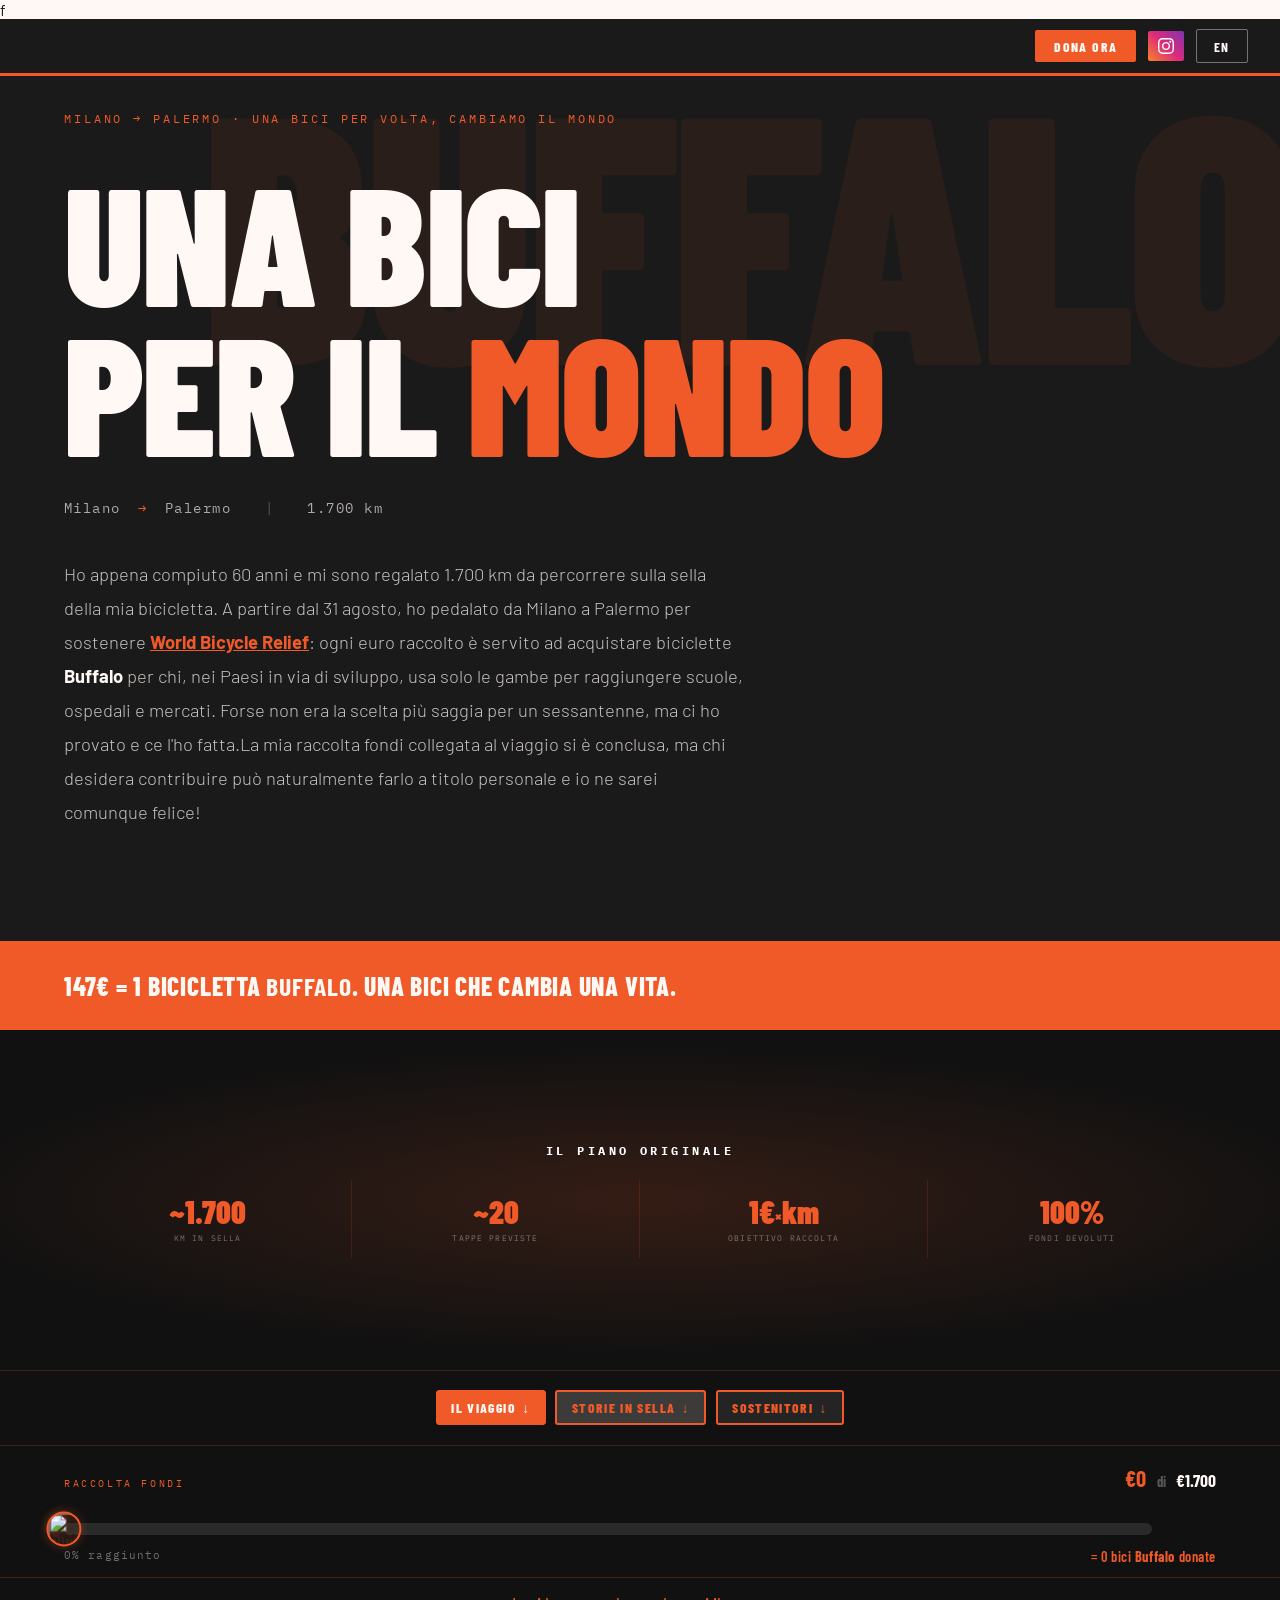
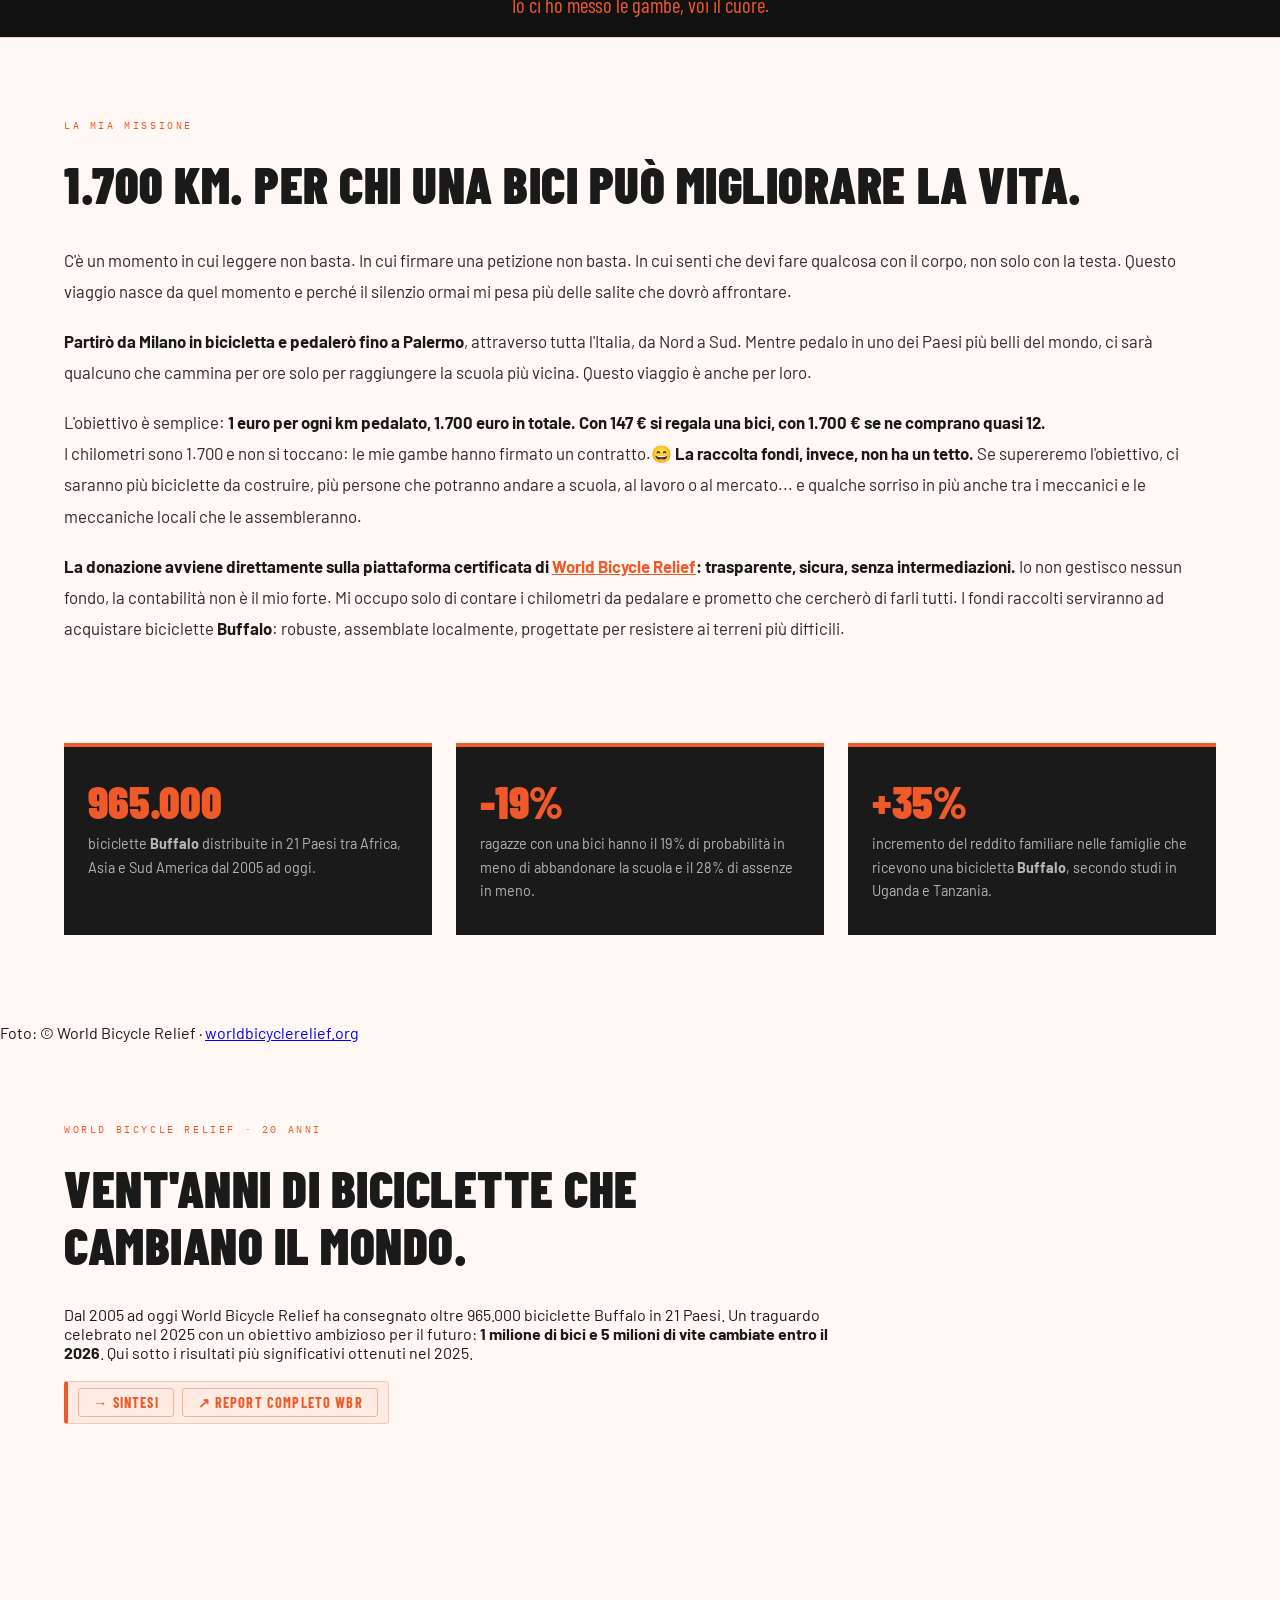
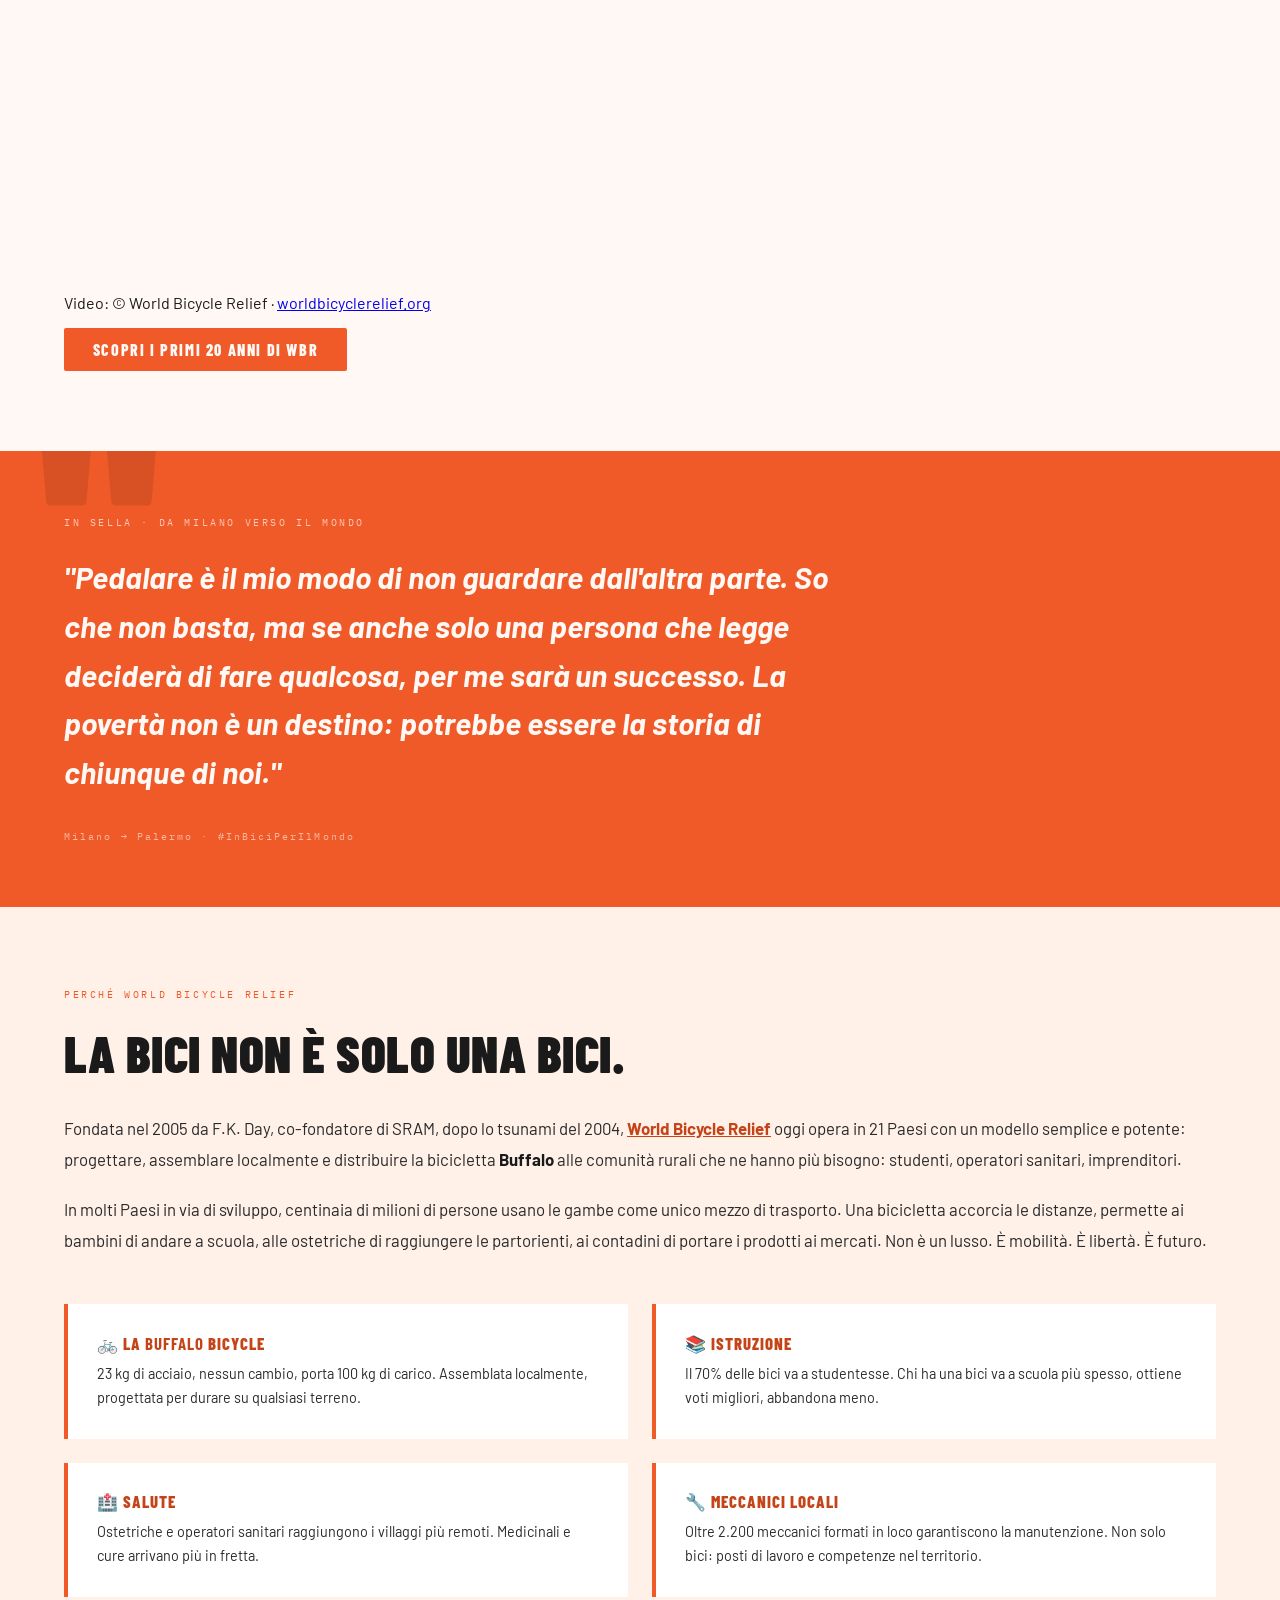
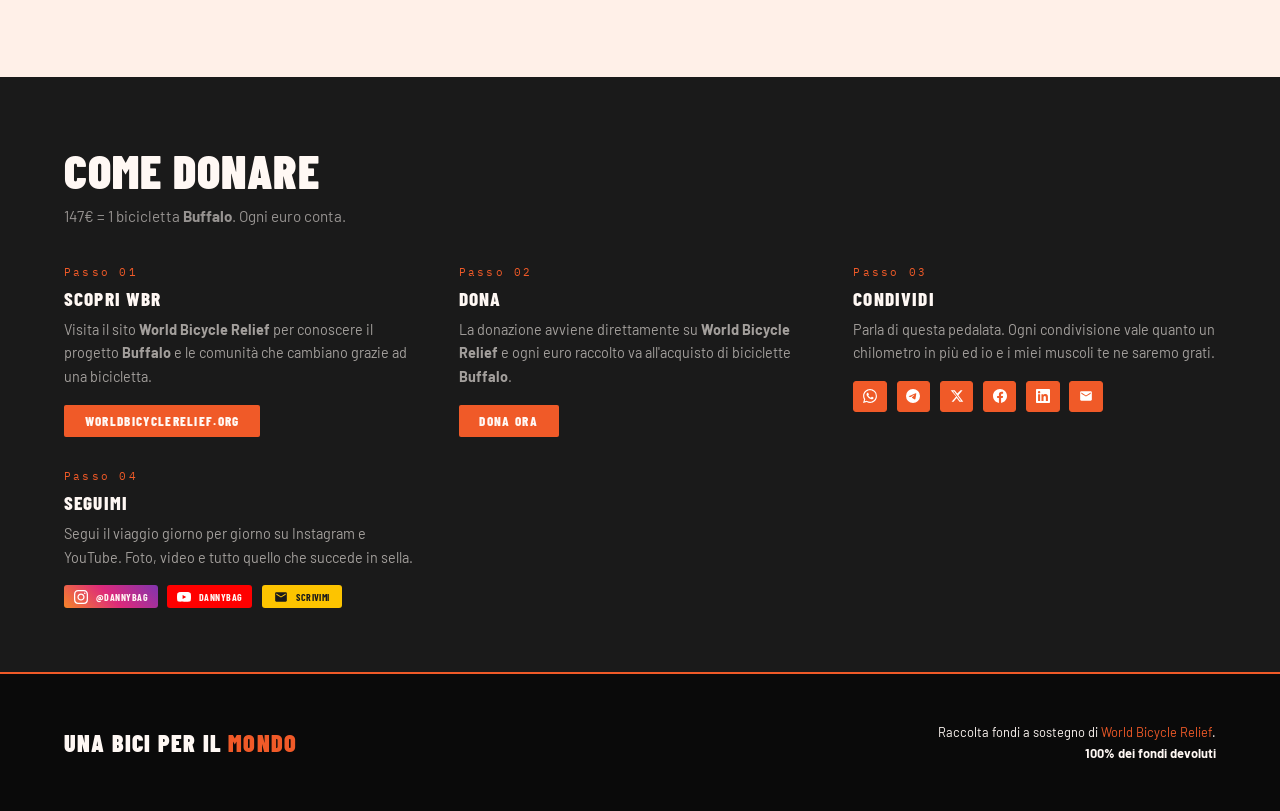
==== commit 6bd748e2: "Update index.html" ====
--- a/index.html
+++ b/index.html
@@ -873,8 +873,7 @@
       Ho appena compiuto 60 anni e mi sono regalato 1.700 km da percorrere sulla sella della mia bicicletta.
       A partire dal 31 agosto, ho pedalato da Milano a Palermo per sostenere <strong><span class="wbr"><a href="https://worldbicyclerelief.org" target="_blank" style="color:inherit">World Bicycle Relief</a></span></strong>:
       ogni euro raccolto è servito ad acquistare biciclette <strong>Buffalo</strong> per chi, nei Paesi in via di sviluppo, usa solo le gambe per raggiungere scuole, ospedali e mercati.
-      Forse non era la scelta più saggia per un sessantenne, ma ci ho provato e ce l'ho fatta.
-      La mia raccolta fondi collegata al viaggio si è conclusa, ma chi desidera contribuire può naturalmente farlo a titolo personale e io ne sarei comunque felice!
+      Forse non era la scelta più saggia per un sessantenne, ma ci ho provato e ce l'ho fatta.La mia raccolta fondi collegata al viaggio si è conclusa, ma chi desidera contribuire può naturalmente farlo a titolo personale e io ne sarei comunque felice!
     </p>
   </div>
 </section>
@@ -3378,8 +3377,7 @@
       hero_desc: `Ho appena compiuto 60 anni e mi sono regalato 1.700 km da percorrere sulla sella della mia bicicletta.
       A partire dal 31 agosto, ho pedalato da Milano a Palermo per sostenere <strong><span class="wbr"><a href="https://worldbicyclerelief.org" target="_blank" style="color:inherit">World Bicycle Relief</a></span></strong>:
       ogni euro raccolto è servito ad acquistare biciclette <strong>Buffalo</strong> per chi, nei Paesi in via di sviluppo, usa solo le gambe per raggiungere scuole, ospedali e mercati.
-      Forse non era la scelta più saggia per un sessantenne, ma ci ho provato e ce l'ho fatta.
-      La mia raccolta fondi collegata al viaggio si è conclusa, ma chi desidera contribuire può naturalmente farlo a titolo personale e io ne sarei comunque felice!`,
+      Forse non era la scelta più saggia per un sessantenne, ma ci ho provato e ce l'ho fatta.La mia raccolta fondi collegata al viaggio si è conclusa, ma chi desidera contribuire può naturalmente farlo a titolo personale e io ne sarei comunque felice!`,
       strip_text: '147€ = 1 bicicletta <strong>Buffalo</strong>. Una bici che cambia una vita.',
       stat_km: 'km in sella',
       stat_tappe: 'tappe previste',
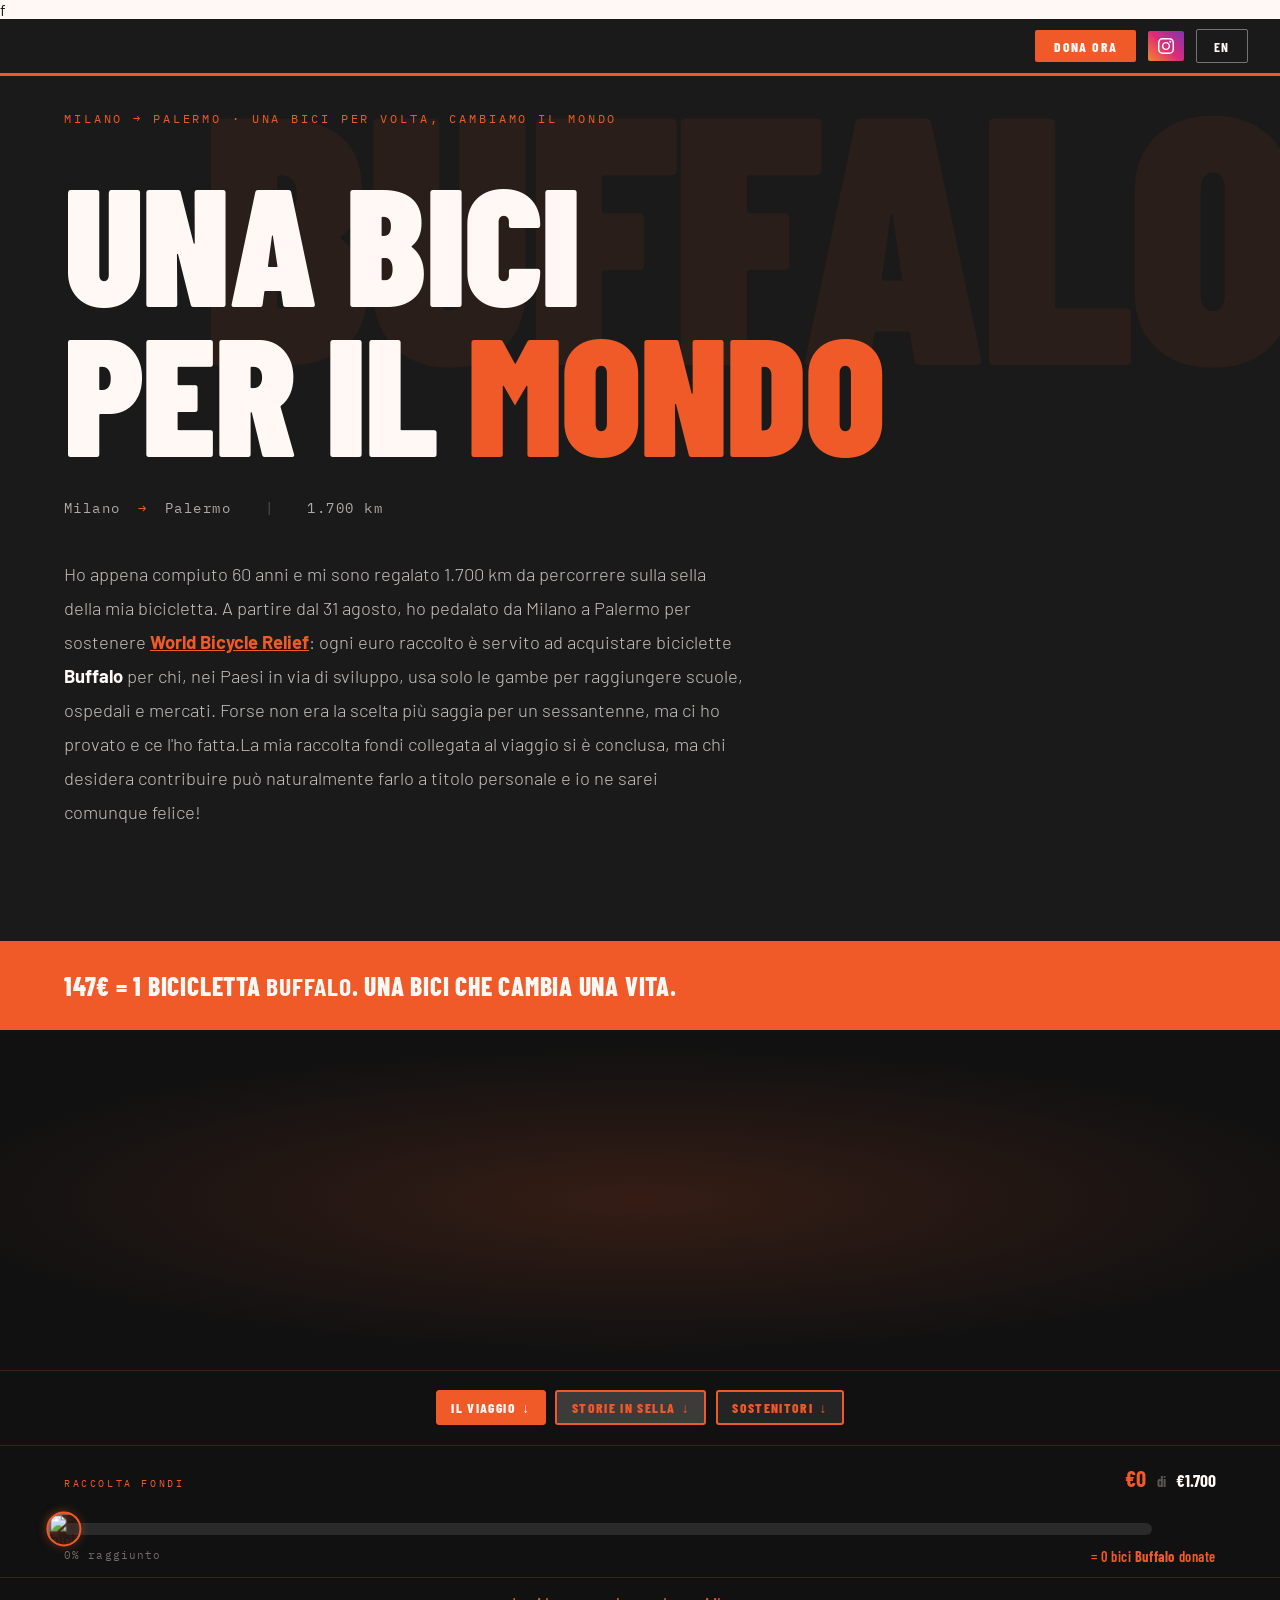
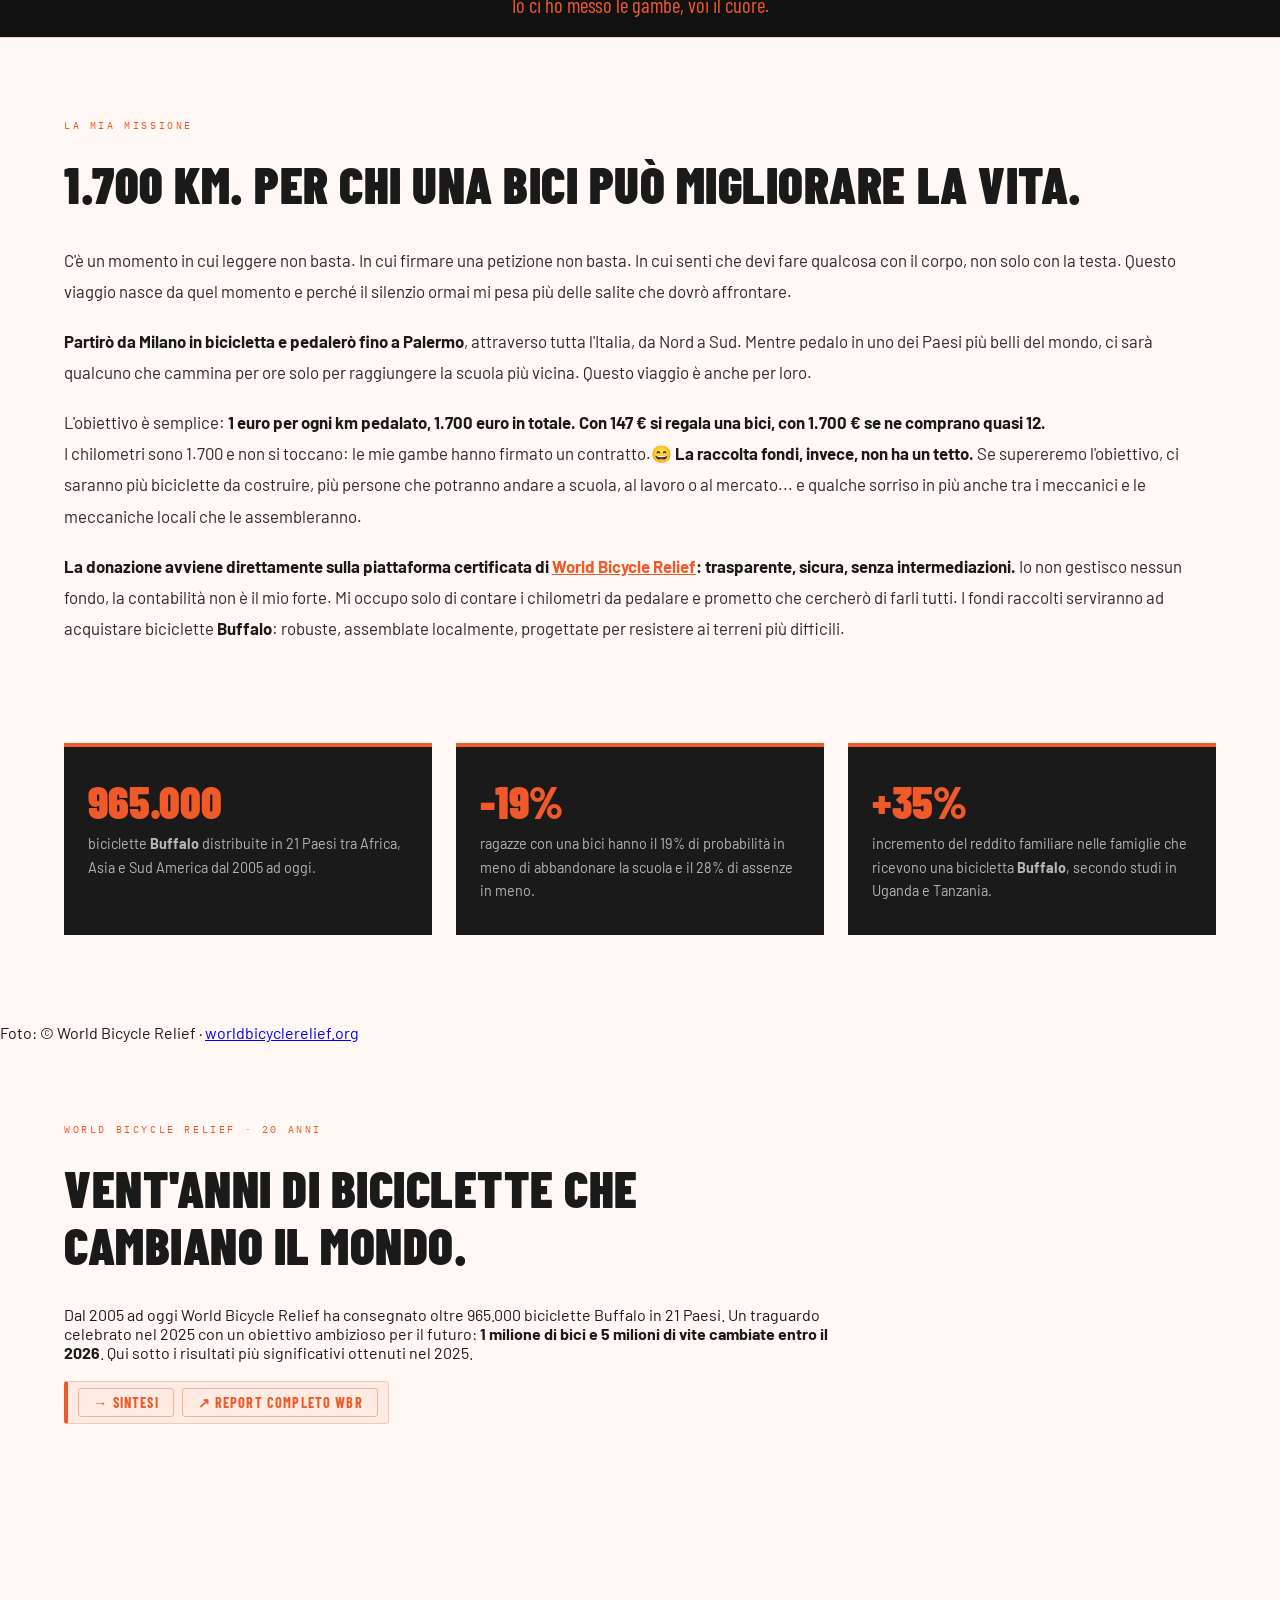
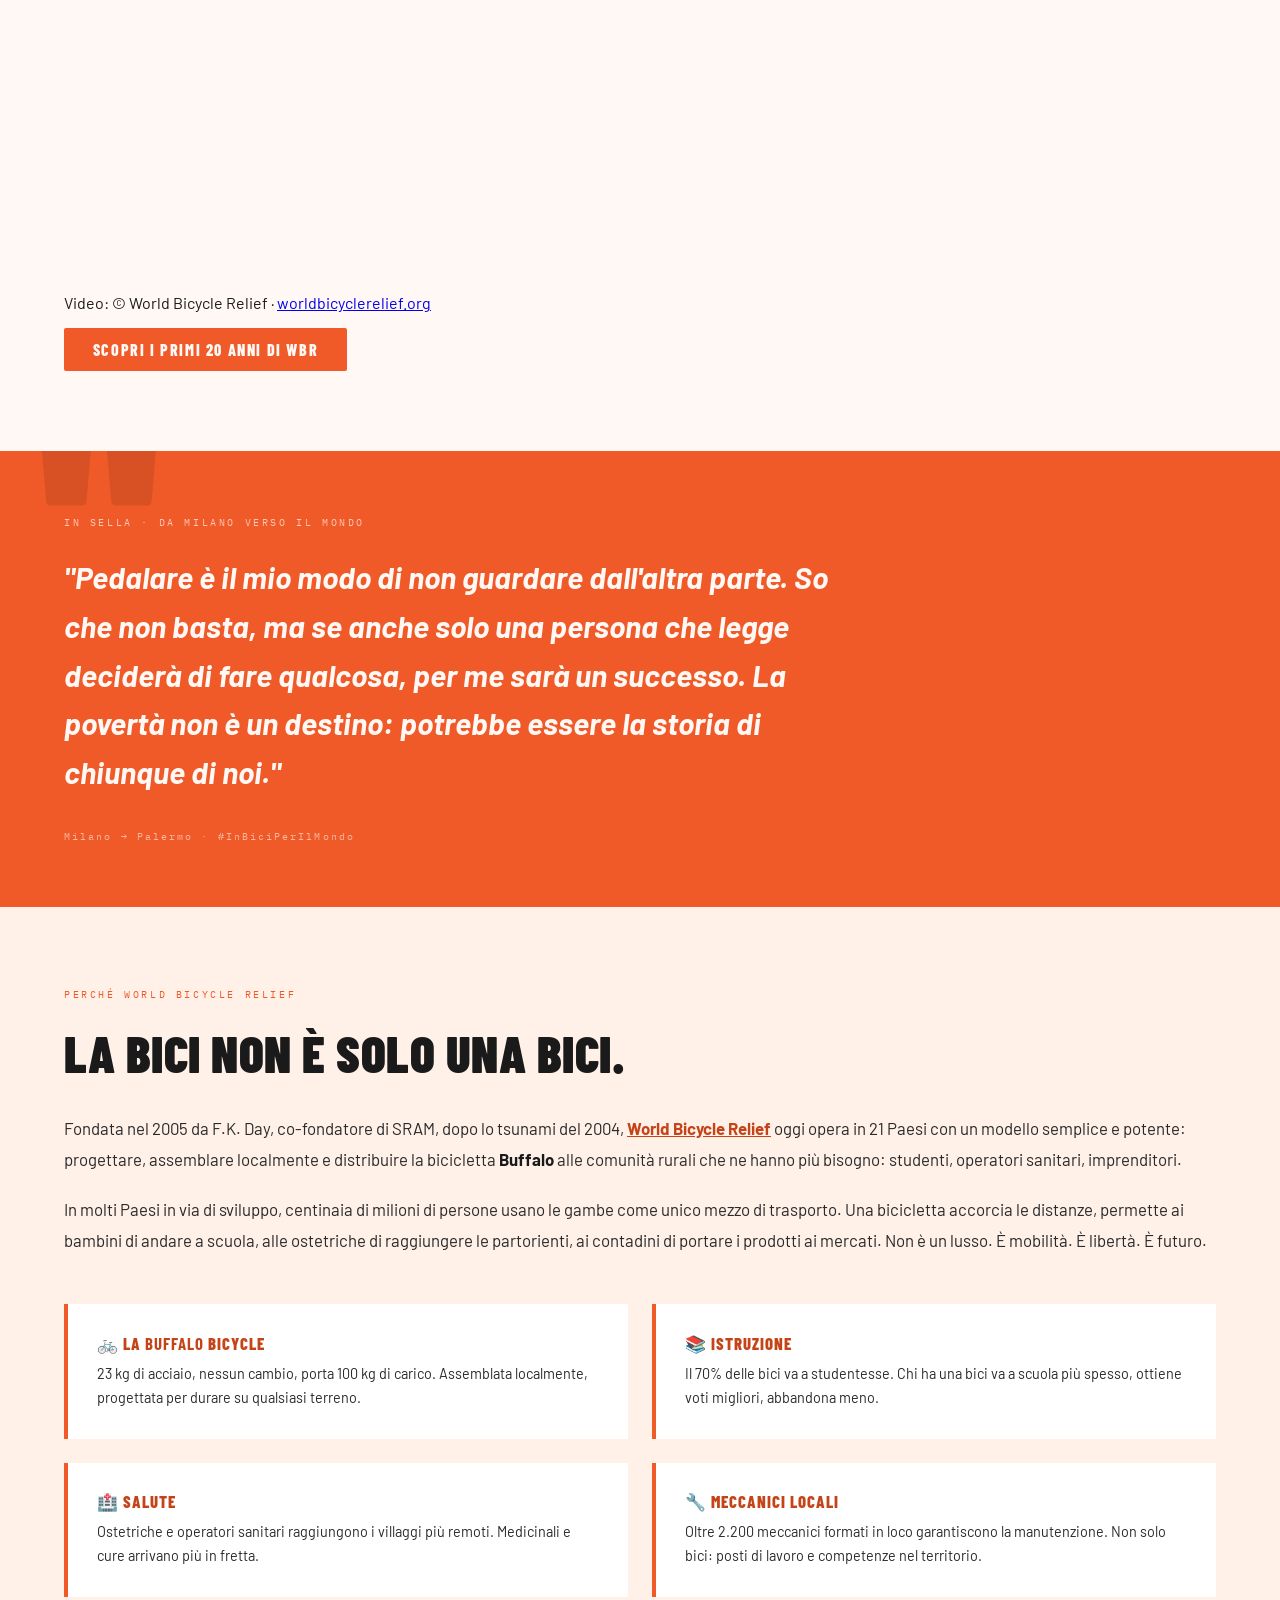
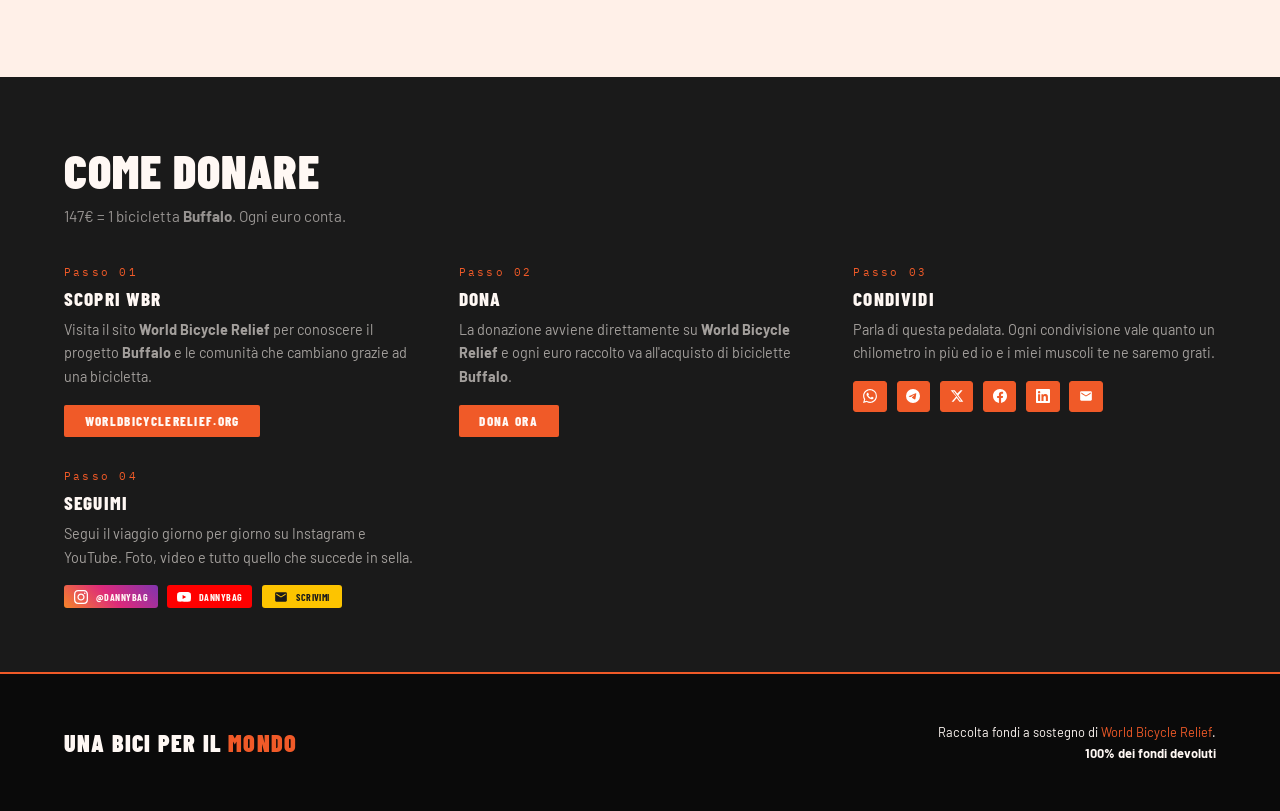
==== commit e1b3015d: "Add files via upload" ====
--- a/index.html
+++ b/index.html
@@ -1245,7 +1245,7 @@
   <div style="background:#0A0A0A; border-top:2px solid var(--orange); padding:2rem 5vw 2.2rem;">
     <div style="font-family:'IBM Plex Mono',monospace; font-size:0.55rem; letter-spacing:0.2em; text-transform:uppercase; color:var(--orange); margin-bottom:1.2rem; text-align:center;" data-i18n="diario_sub">Ricordi, incontri e imprevisti, giorno per giorno</div>
     <div class="dia-tabs" id="dia-tabs" role="tablist">
-      <button class="dia-tab" data-tab="ant" role="tab" onclick="setDiaTab('ant')"><span data-i18n="dia_tab_ant">Anticipazioni</span></button>
+      <button class="dia-tab" data-tab="ant" role="tab" onclick="setDiaTab('ant')"><span data-i18n="dia_tab_ant">Parlano di noi</span></button>
       <button class="dia-tab" data-tab="viaggio" role="tab" onclick="setDiaTab('viaggio')"><span data-i18n="dia_tab_viaggio">Quante Storie</span></button>
       <button class="dia-tab" data-tab="agg" role="tab" onclick="setDiaTab('agg')"><span data-i18n="dia_tab_agg">Aggiornamenti</span></button>
     </div>
@@ -2431,7 +2431,7 @@
     }
   }
 
-  // Aggiornamenti: nessuna data, ordinati per obiettivo crescente (target). kind: new = nuovo obiettivo, cur = obiettivo in corso.
+  // Aggiornamenti: nessuna data, ordinati dal più nuovo al più vecchio (obiettivo decrescente, target). kind: new = nuovo obiettivo, cur = obiettivo in corso.
   // L'ultimo aggiornamento ("Il Pippone", diario.json n.14) arriva dal diario e chiude la serie.
   const _AGGIORNAMENTI = [{"day": "UPD01", "title": "Aggiornamento — pre-partenza", "text": "Avevo stimato male, non le salite, quelle le temo ancora tutte, ma voi. La generosità con cui avete risposto prima ancora della partenza mi ha piacevolmente sorpreso, e devo ammettere, anche un po' commosso. Confesso: lo slogan di 1 euro per km pedalato era perfetto , voi lo avete reso obsoleto prima ancora che partissi, peggio per lo slogan. 😄\nTentiamo un nuovo obiettivo: 2.500 €\nNon perché le mie gambe pedalino più veloce, ma perché con più fondi si comprano più bici: 17 invece di 12, e si sa mai che possiamo arrivare anche a 20 . Più bici vuol dire più gente che arriva a scuola, al lavoro, al mercato con meno difficoltà.\nGrazie di cuore a tutti, anche a chi non può donare, ma aiuta a spargere la voce.", "target": 2500, "kind": "new", "_aggiornamento": true}, {"day": "UPD02", "title": "Aggiornamento — in corsa", "text": "Le decisioni sul target non le prendo più io, le prendete voi. Avevo messo 1.700 euro perché sembrava già un traguardo serio. Li avete superati. Poi avete superato anche 2.500, mentre io ero in sella da qualche parte a contare i km.\nNuovo obiettivo: 3.000 €\nOgni euro in più è una bici in più , e ogni bici in più è qualcuno che arriva a scuola, al lavoro, al mercato. Io pedalo, voi comandate.\nGrazie di cuore a tutti, ancora.", "target": 3000, "kind": "new", "_aggiornamento": true}, {"day": "UPD03", "title": "Aggiornamento — da Firenze", "text": "Morale della giornata: pedalare non serve. Ero fermo a Firenze per un bellissimo incontro con degli amici e voi avete superato i 3.000 euro lo stesso.\nNuovo obiettivo: 3.500 €\nQuasi 24 bici . Se superate anche quello, aspettatevi che mi fermi più spesso.", "target": 3500, "kind": "new", "_aggiornamento": true}, {"day": "UPD04", "title": "Aggiornamento — in corsa", "text": "Ho superato la metà dei km. Non la metà del dislivello, il che è un modo elegante per dire che la parte difficile deve ancora venire. Le salite le stimo sempre male. 😄 Voi invece avete praticamente doppiato le donazioni in cui speravo. Grazie infinite.", "target": 3500, "kind": "cur", "_aggiornamento": true}, {"day": "UPD05", "title": "Aggiornamento — in corsa", "text": "Mancano ancora circa 600 km e abbiamo conquistato insieme l'inaspettato ed esaltante traguardo di 23 bici donate .\nNuovo obiettivo: 4.000 €\nSpero di non risultare troppo presuntuoso nello spostare l'obiettivo a 27 Buffalo donate . Ci provo dai!", "target": 4000, "kind": "new", "_aggiornamento": true}, {"day": "UPD06", "title": "Aggiornamento — quasi in fondo", "text": "Mancano pochi chilometri e abbiamo raggiunto insieme un traguardo che non avevo previsto: 27 Buffalo donate .\nNuovo obiettivo: 4.410 €\nOvvero 30 bici . Un numero tondo, bello, e forse anche raggiungibile. Ci provo e se non ce la facciamo sarò felice lo stesso, anzi, lo sono già.\nGrazie di cuore.", "target": 4410, "kind": "new", "_aggiornamento": true}, {"day": "UPD07", "title": "Aggiornamento — ci siamo arrivati", "text": "1.766 km. 14.343 metri di dislivello. Da Milano a Palermo.\nIl progetto è arrivato a Palermo insieme a me. Le vostre donazioni, i messaggi, gli incoraggiamenti sono stati come gel energetici: una piccola dose di energia arrivata ogni volta che serviva.\nGrazie a chi ha donato tanto e a chi ha donato poco, a chi ha scritto, condiviso, seguito il viaggio. Io ho messo le gambe. Voi avete messo l'energia.\nLa raccolta rimane aperta ancora per un po', a prescindere dall'obiettivo stabilito. Ogni euro in più è una bici in più per qualcuno che ne ha bisogno.", "target": 4410, "kind": "cur", "_aggiornamento": true}];
 
@@ -2466,11 +2466,11 @@
       else if (String(e.date || '').slice(0, 10) < _DIA_START) g.ant.push(e);
       else g.viaggio.push(e);
     });
-    g.ant.sort(byDate);
+    g.ant.sort((a, b) => byDate(b, a));   // Parlano di noi: dal più nuovo al più vecchio
     g.viaggio.sort(byDate);
-    // Aggiornamenti: per obiettivo crescente, a parità di obiettivo resta l'ordine di scrittura
+    // Aggiornamenti: dal più nuovo al più vecchio (obiettivo decrescente), a parità di obiettivo prima il più recente nell'ordine di scrittura
     g.agg = g.agg.map((e, i) => [e, i])
-      .sort((a, b) => (_diaAggMeta(a[0]).target - _diaAggMeta(b[0]).target) || (a[1] - b[1]))
+      .sort((a, b) => (_diaAggMeta(b[0]).target - _diaAggMeta(a[0]).target) || (b[1] - a[1]))
       .map(x => x[0]);
     return g;
   }
@@ -3396,7 +3396,7 @@
       del_percorso: 'Del percorso',
       prossime_tappe: '→ Prossime tappe',
       diario_sub: 'Ricordi, incontri e imprevisti, giorno per giorno',
-      dia_tab_ant: 'Anticipazioni',
+      dia_tab_ant: 'Parlano di noi',
       dia_tab_viaggio: 'Quante Storie',
       dia_tab_agg: 'Aggiornamenti',
       dia_cap_ant: 'Prima della partenza',
@@ -3511,7 +3511,7 @@
       del_percorso: 'Of the route',
       prossime_tappe: '→ Upcoming stages',
       diario_sub: 'Memories, encounters and surprises, day by day',
-      dia_tab_ant: 'Previews',
+      dia_tab_ant: 'Talking about us',
       dia_tab_viaggio: 'So Many Stories',
       dia_tab_agg: 'Updates',
       dia_cap_ant: 'Before the start',
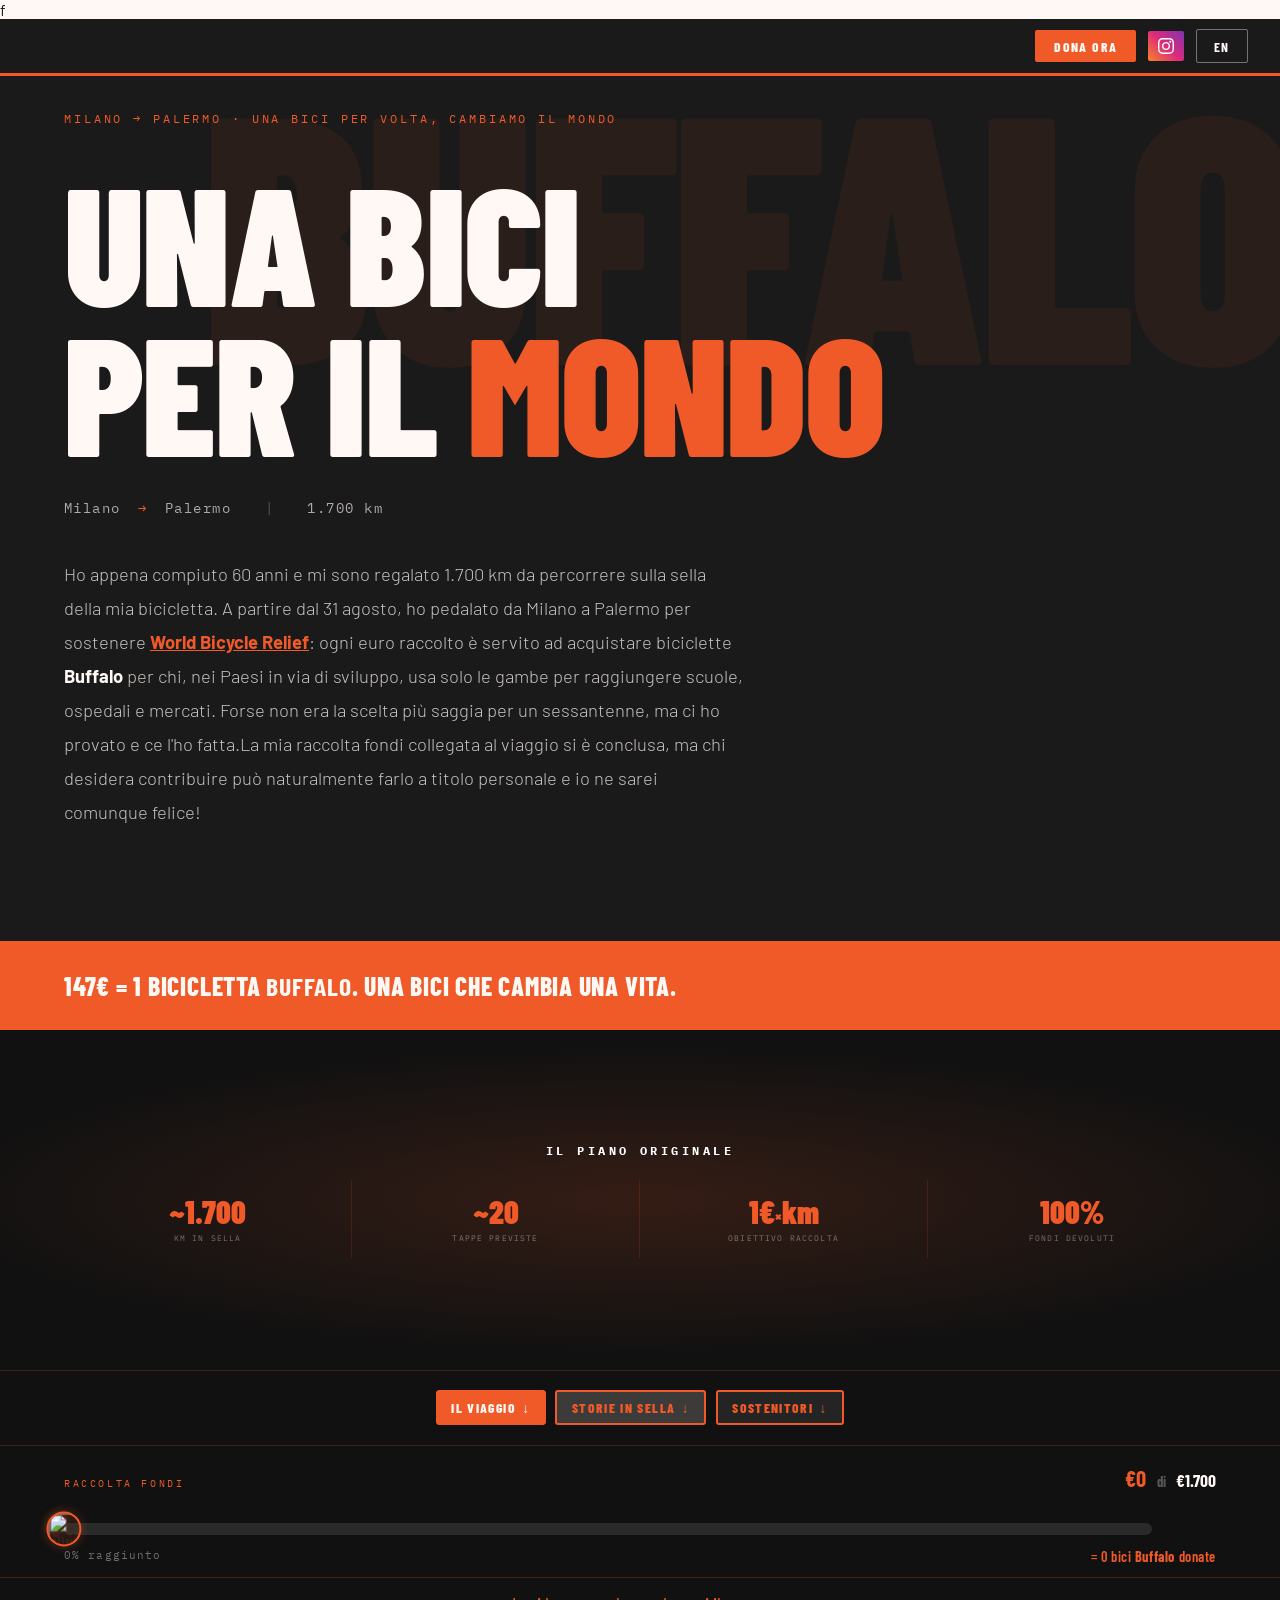
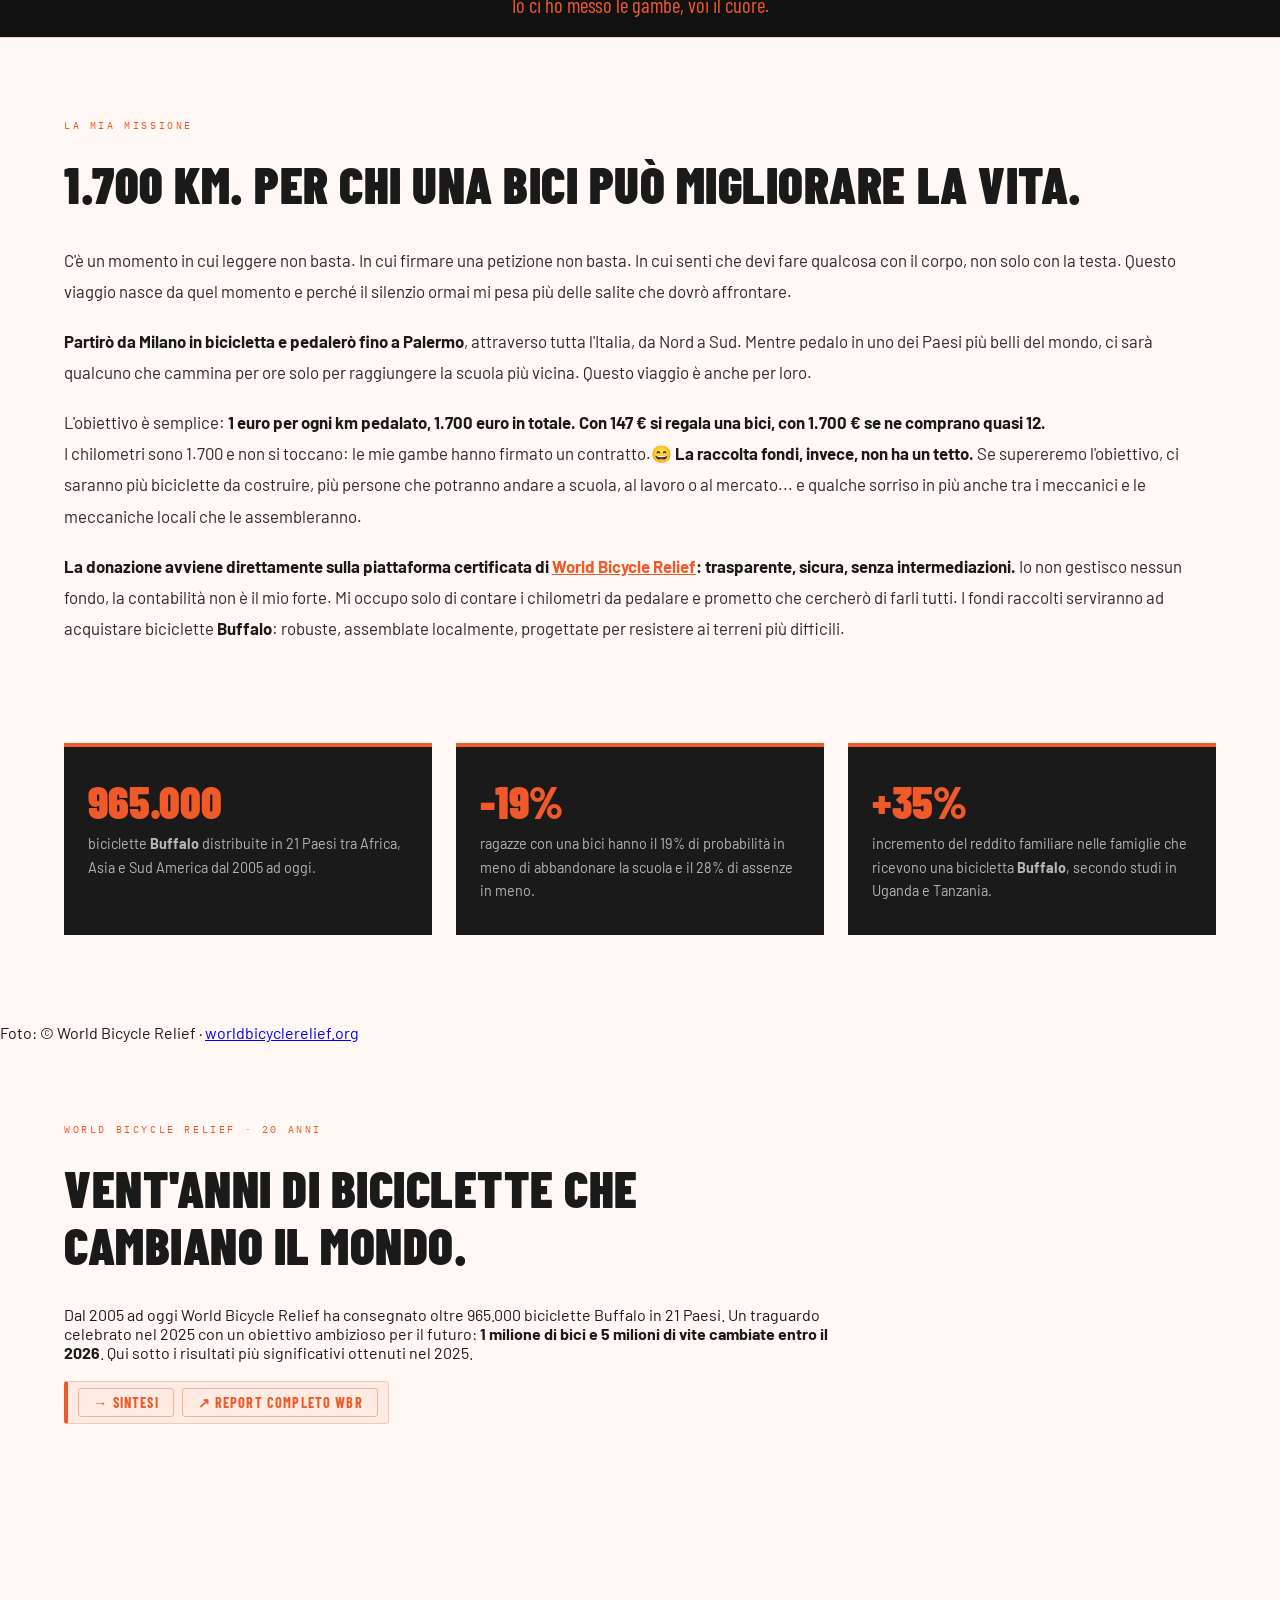
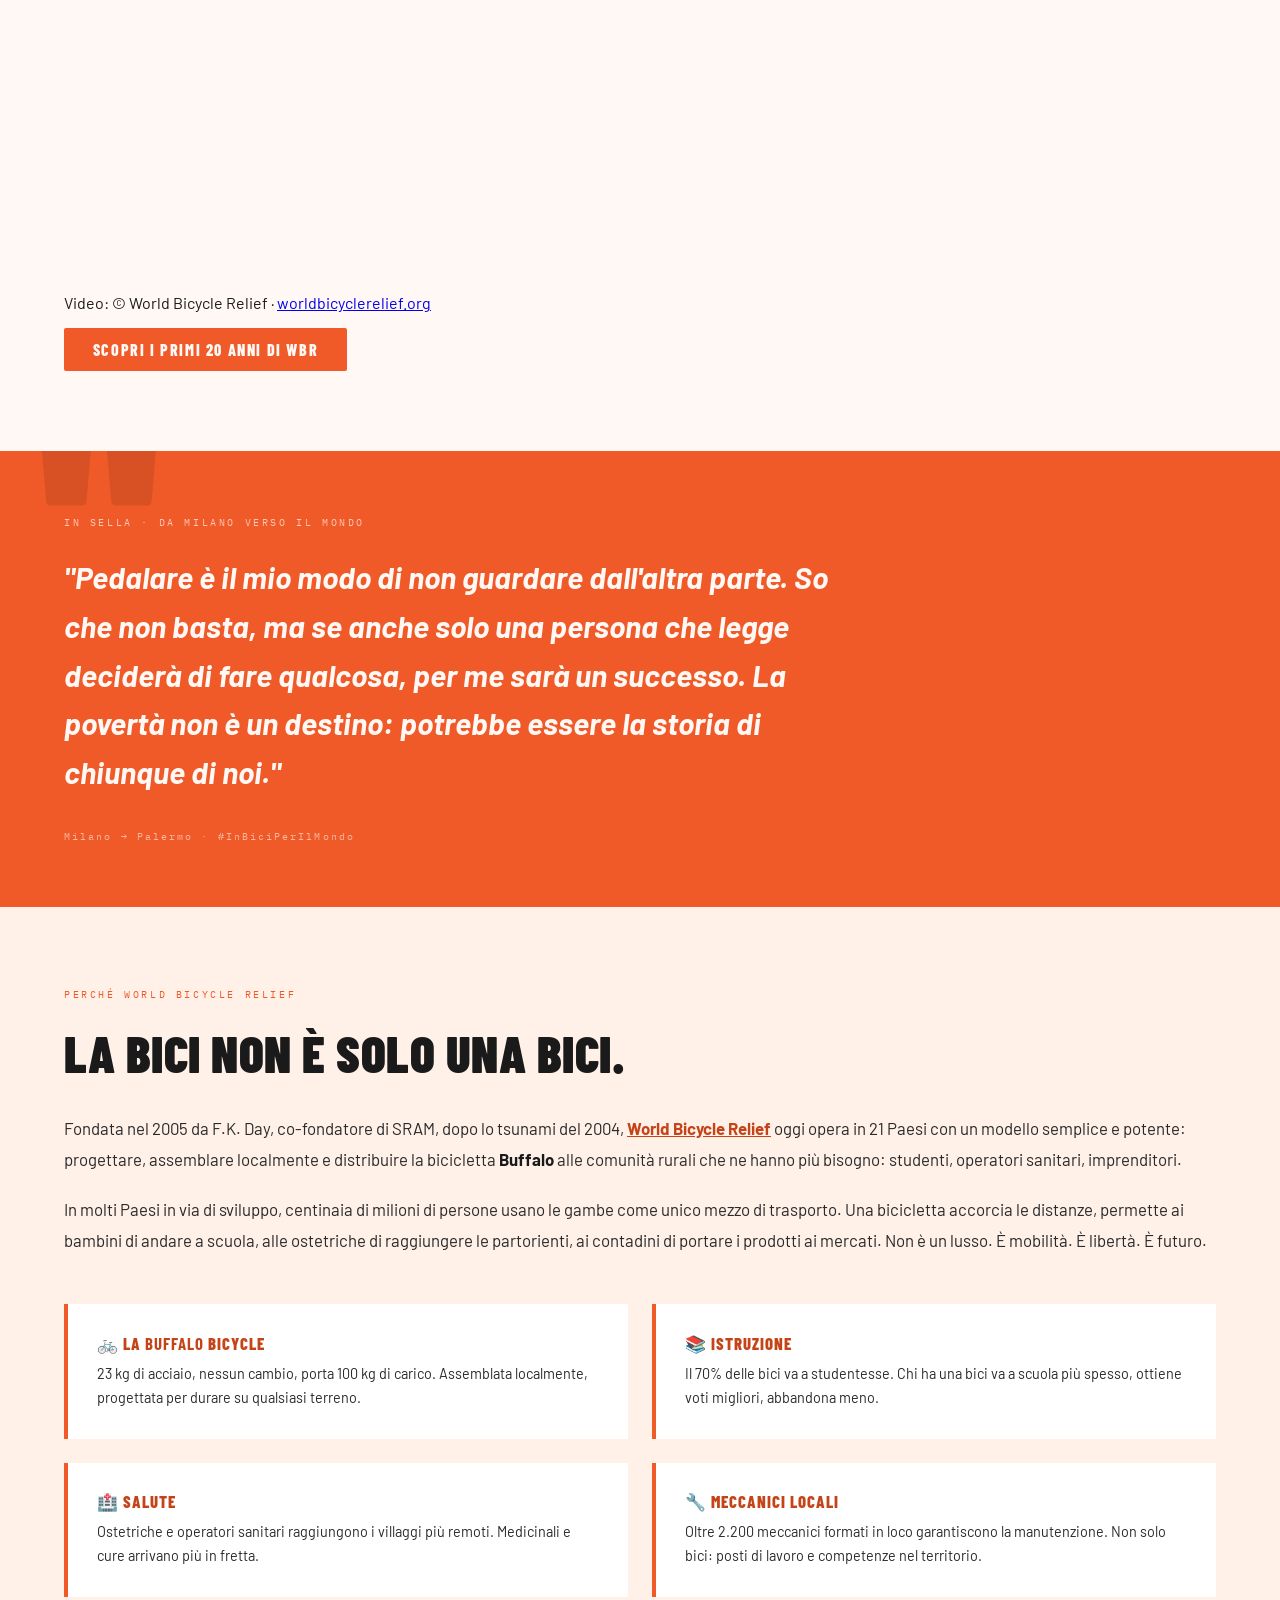
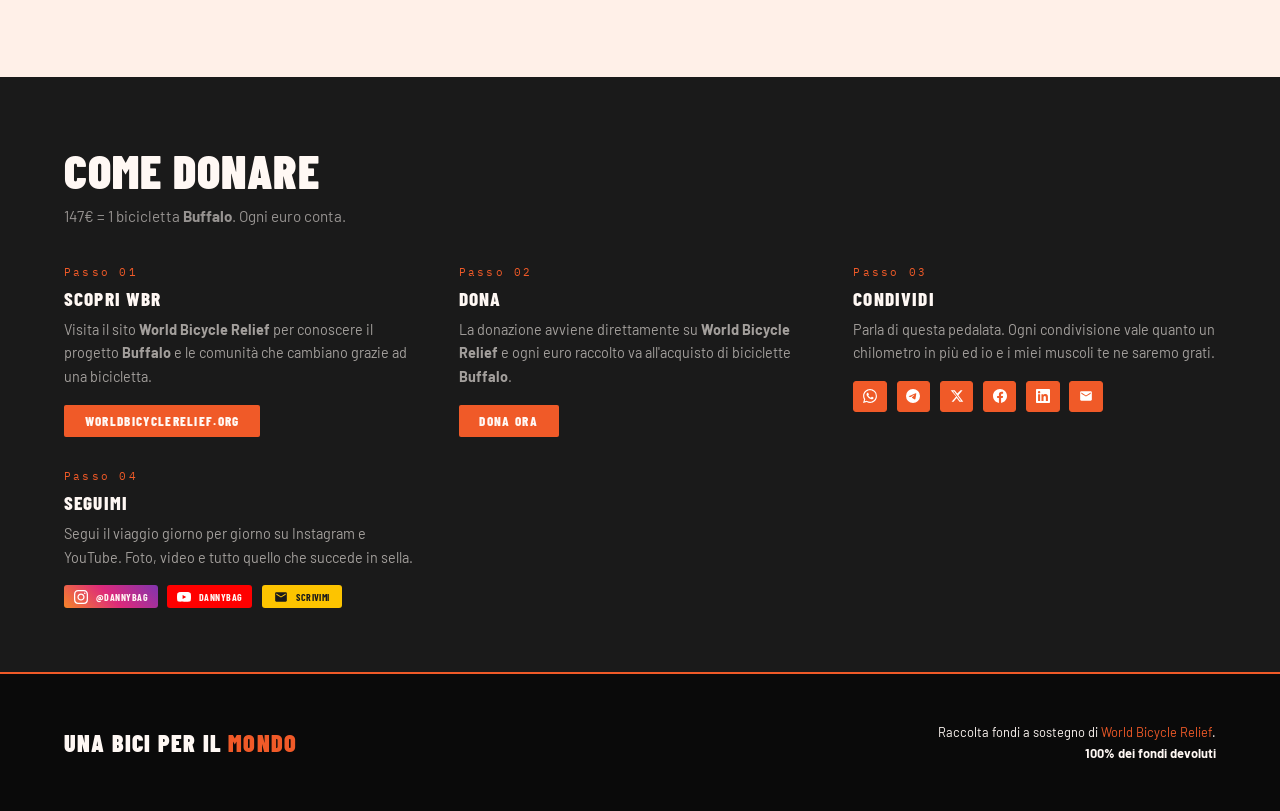
==== commit 7361ccb8: "Add files via upload" ====
--- a/index.html
+++ b/index.html
@@ -2437,6 +2437,7 @@
 
   const _DIA_START = '2026-08-31';   // dal 31 agosto: Storie di viaggio
   const _DIA_FINAL_DAY = 14;         // "Il Pippone": ultimo aggiornamento
+  const _DIA_IND_DAY = 6;            // "L'INDECISIONE" (25 ago): sta in Aggiornamenti come il più vecchio
   const _DIA_TABS = ['ant', 'viaggio', 'agg'];
 
   function _diaStoryId(e) {
@@ -2446,11 +2447,13 @@
   function _diaAggMeta(e) {
     if (e._aggiornamento) return { target: e.target, kind: e.kind };
     if (Number(e.day) === _DIA_FINAL_DAY) return { target: Infinity, kind: 'fin' };
+    if (Number(e.day) === _DIA_IND_DAY) return { target: 0, kind: 'pre' };
     return null;
   }
 
   function _diaAggLabel(m, lang) {
     const en = lang === 'en';
+    if (m.kind === 'pre') return en ? 'Before the start' : 'Pre-partenza';
     if (m.kind === 'fin') return en ? 'Final result · 32 bikes' : 'Traguardo finale · 32 bici';
     const n = String(m.target).replace(/\B(?=(\d{3})+(?!\d))/g, en ? ',' : '.');
     const amount = en ? '€' + n : n + ' €';
@@ -3399,7 +3402,7 @@
       dia_tab_ant: 'Parlano di noi',
       dia_tab_viaggio: 'Quante Storie',
       dia_tab_agg: 'Aggiornamenti',
-      dia_cap_ant: 'Prima della partenza',
+      dia_cap_ant: 'Rassegna stampa e non solo',
       dia_cap_viaggio: 'Tappa dopo tappa, da Milano a Palermo',
       dia_cap_agg: 'Dal primo obiettivo al traguardo',
       dia_empty: 'Ancora nessuna nota',
@@ -3514,7 +3517,7 @@
       dia_tab_ant: 'Talking about us',
       dia_tab_viaggio: 'So Many Stories',
       dia_tab_agg: 'Updates',
-      dia_cap_ant: 'Before the start',
+      dia_cap_ant: 'Press coverage and more',
       dia_cap_viaggio: 'Stage by stage, from Milan to Palermo',
       dia_cap_agg: 'From the first goal to the finish line',
       dia_empty: 'No notes yet',
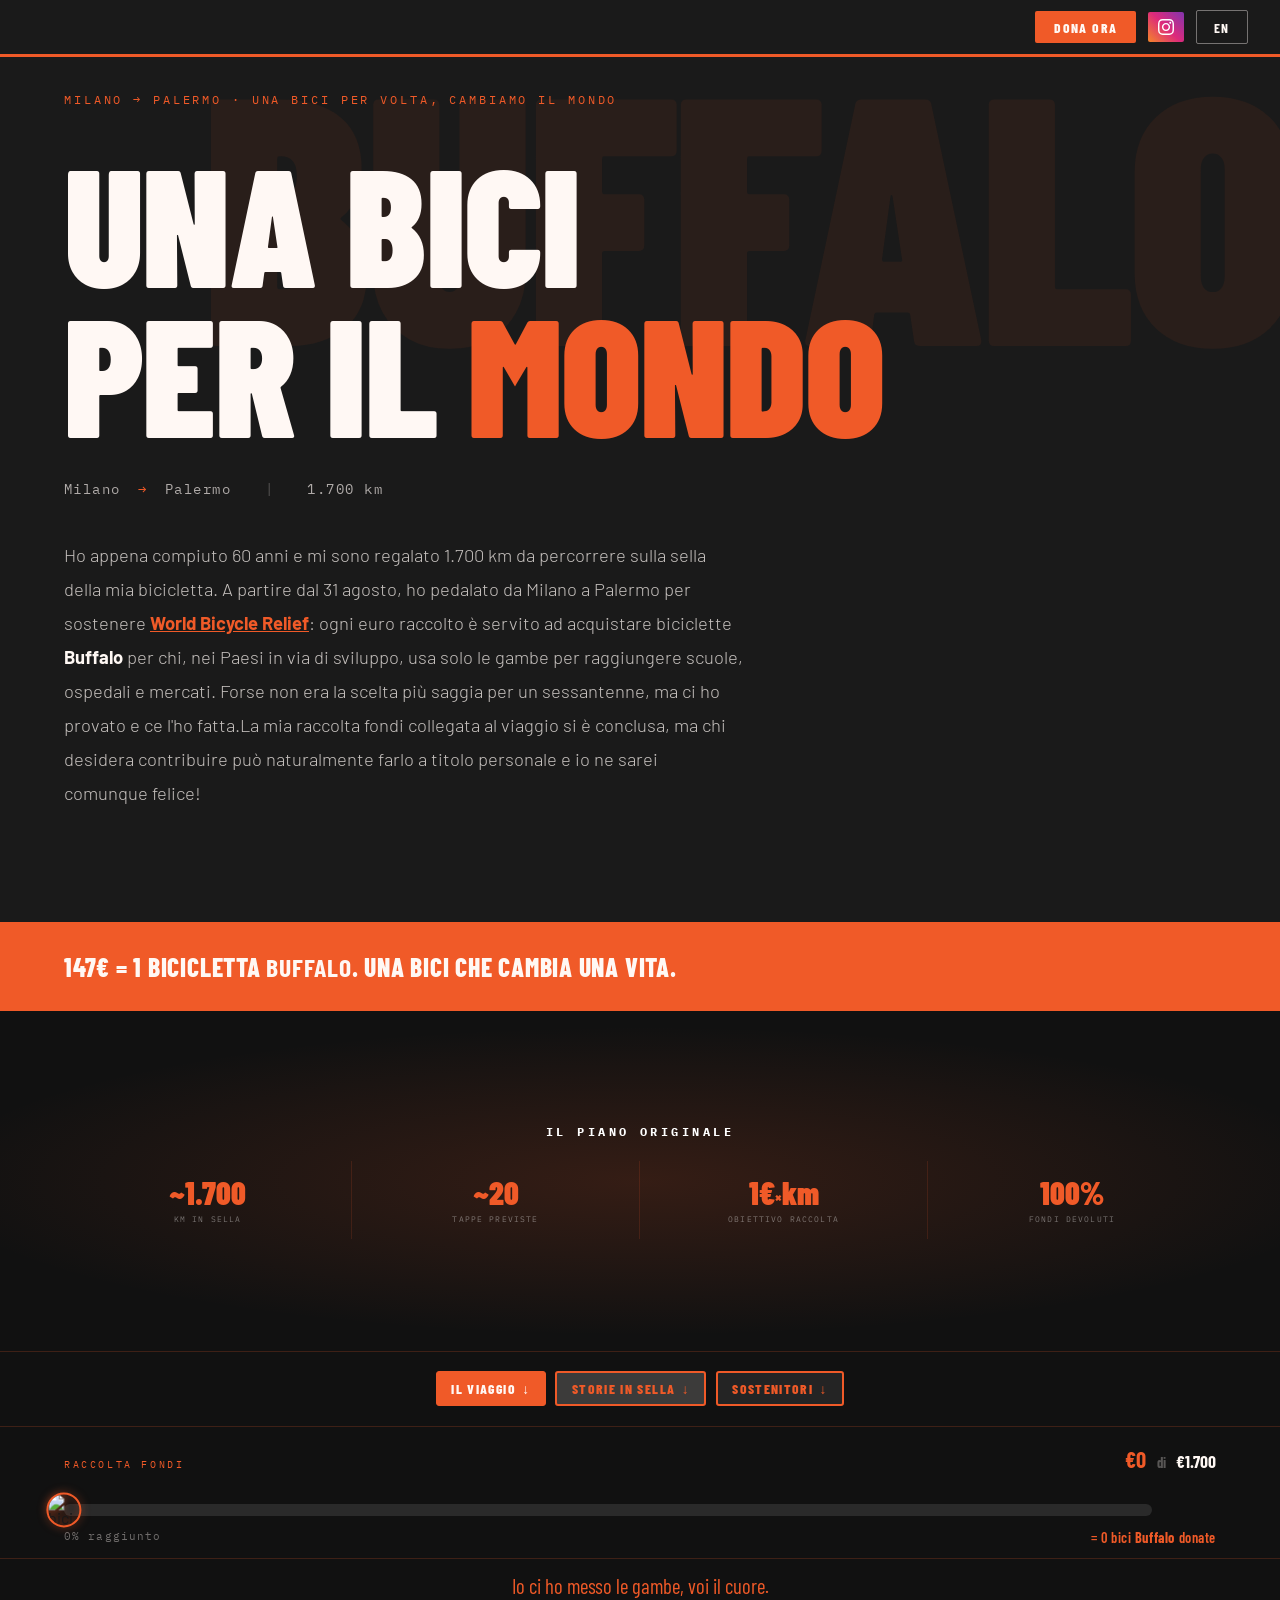
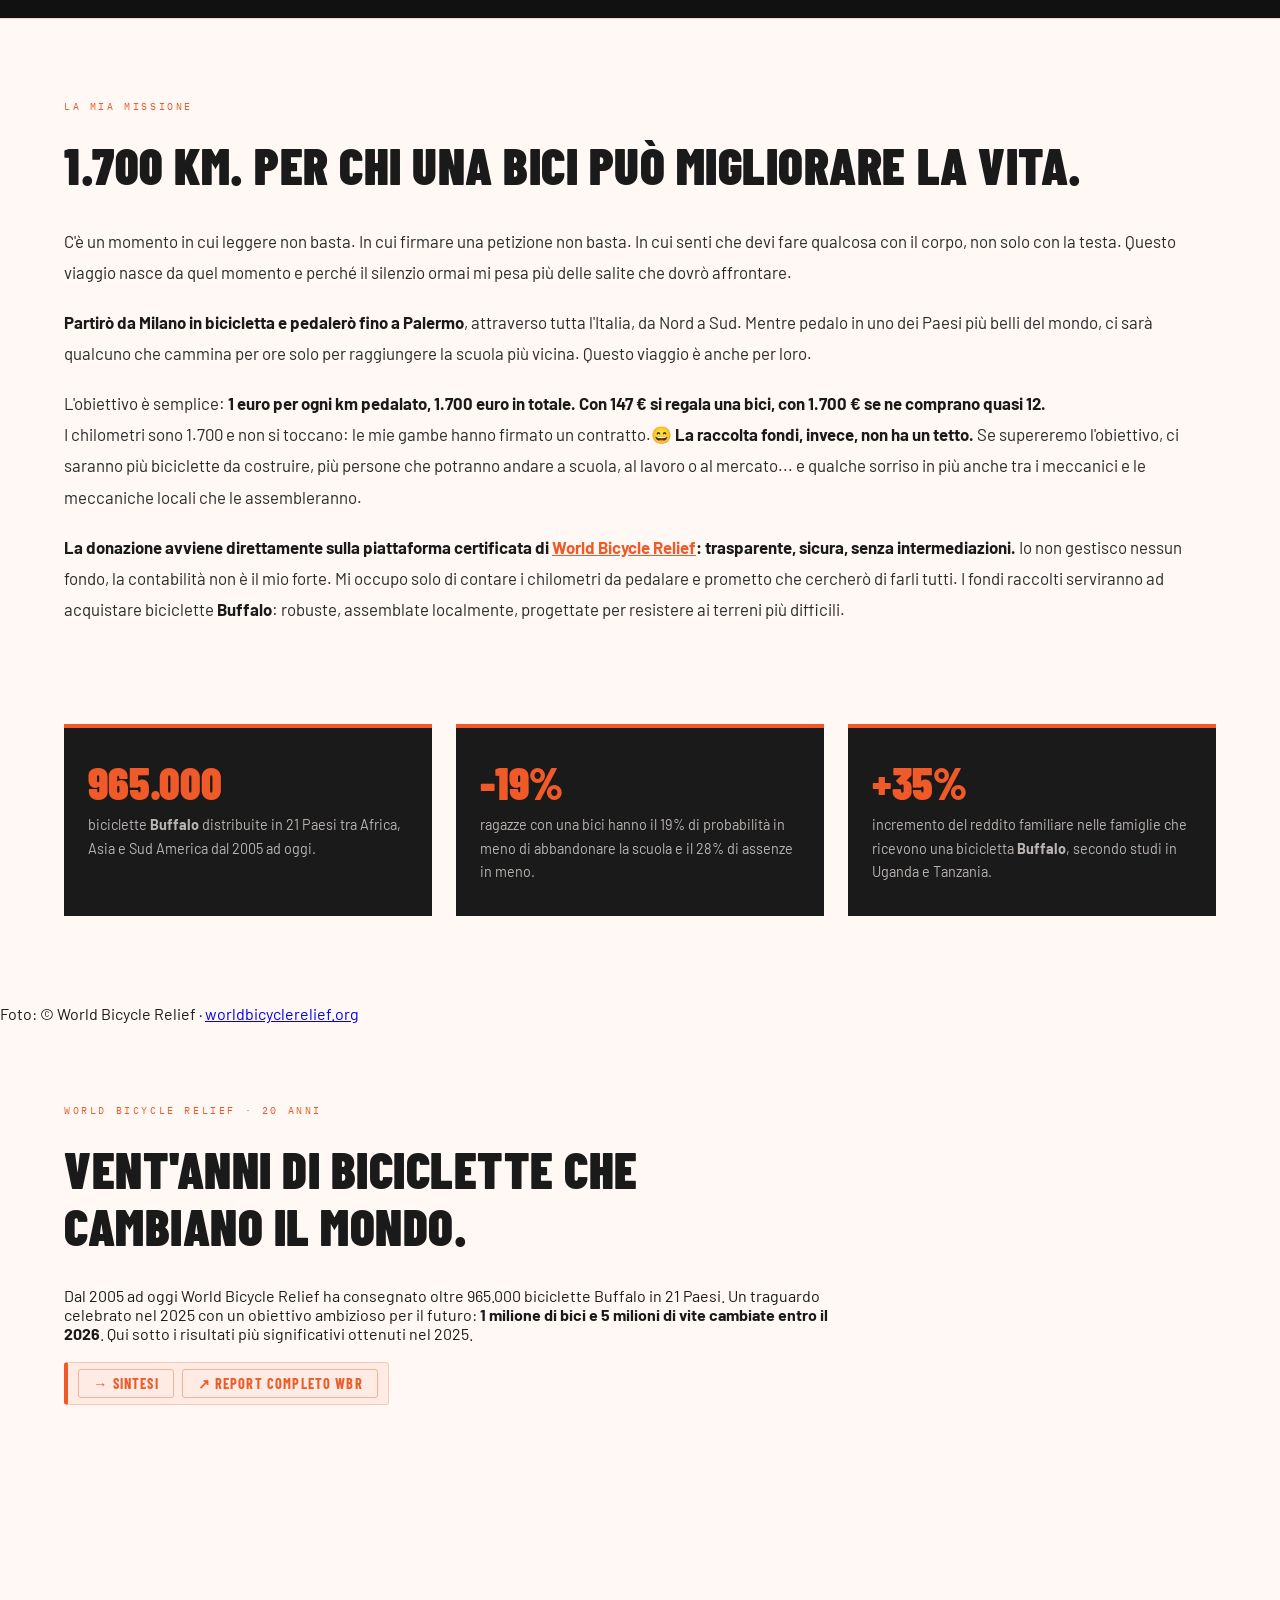
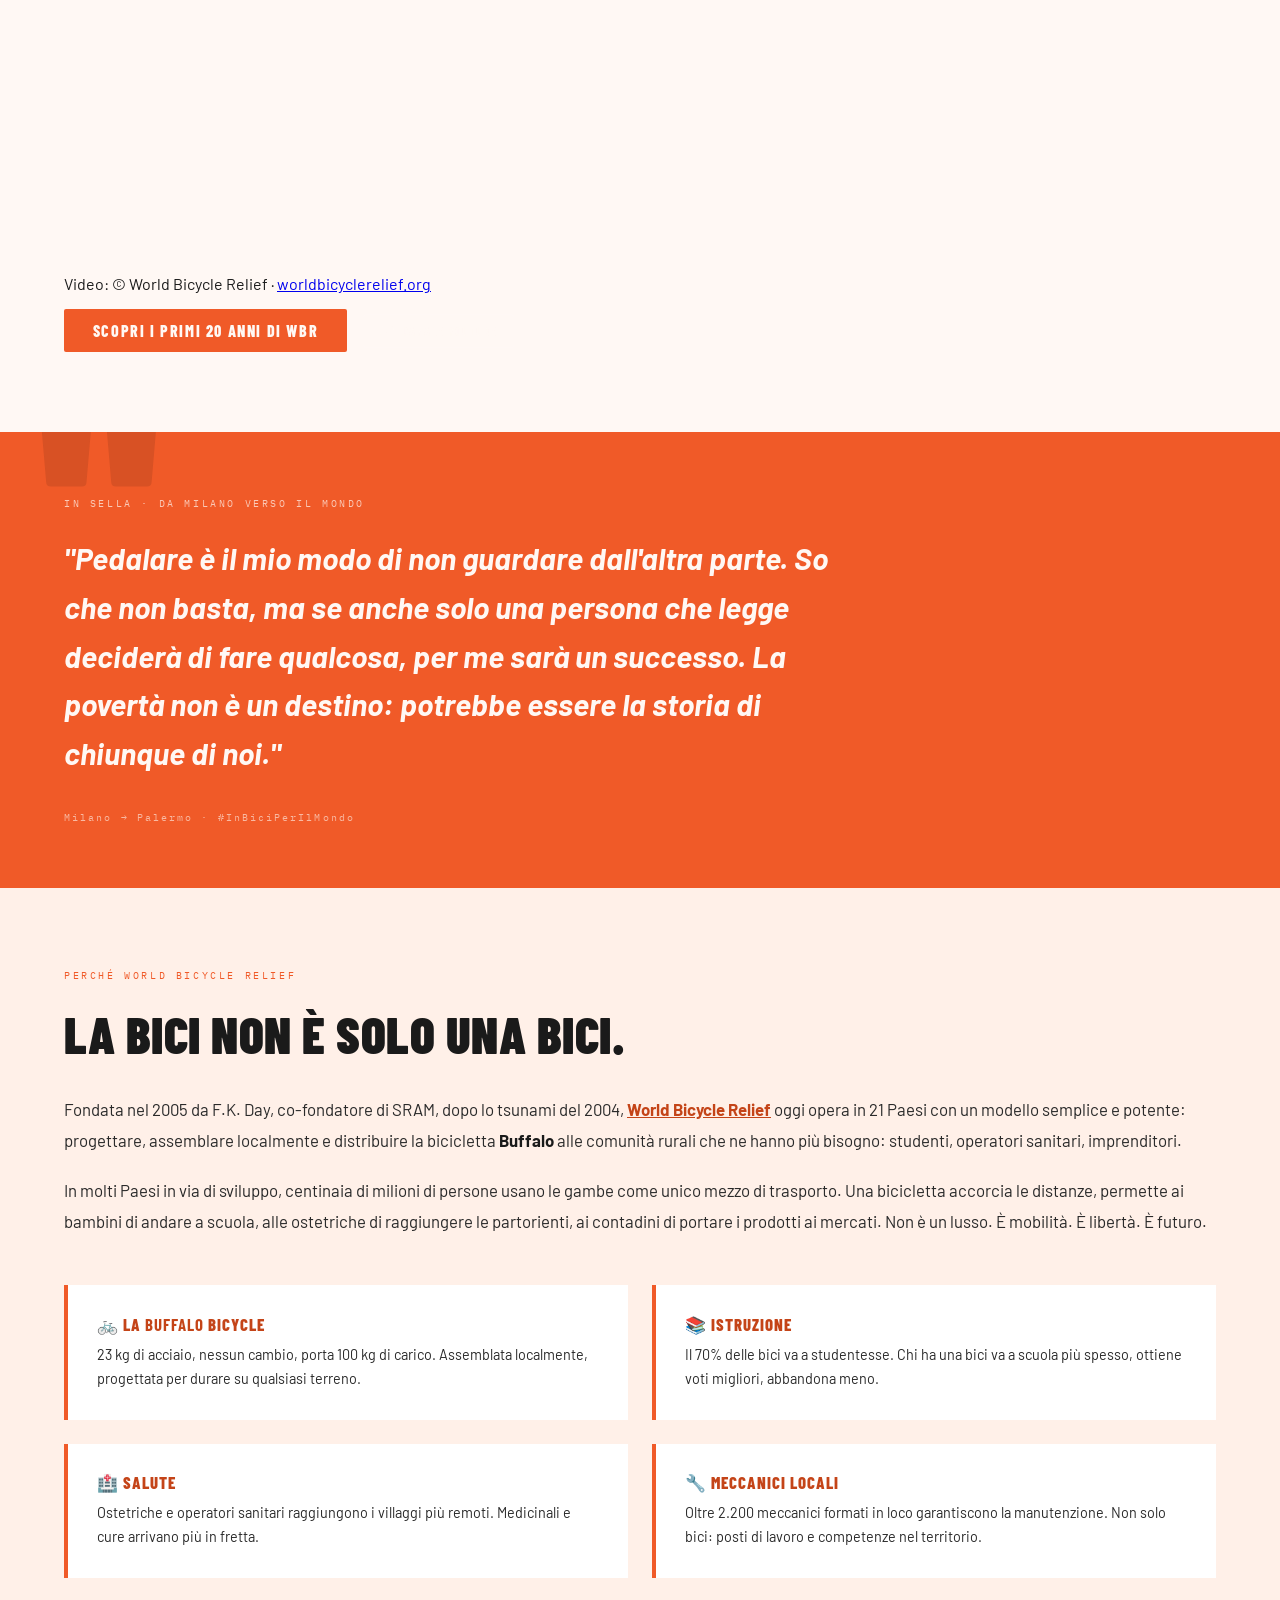
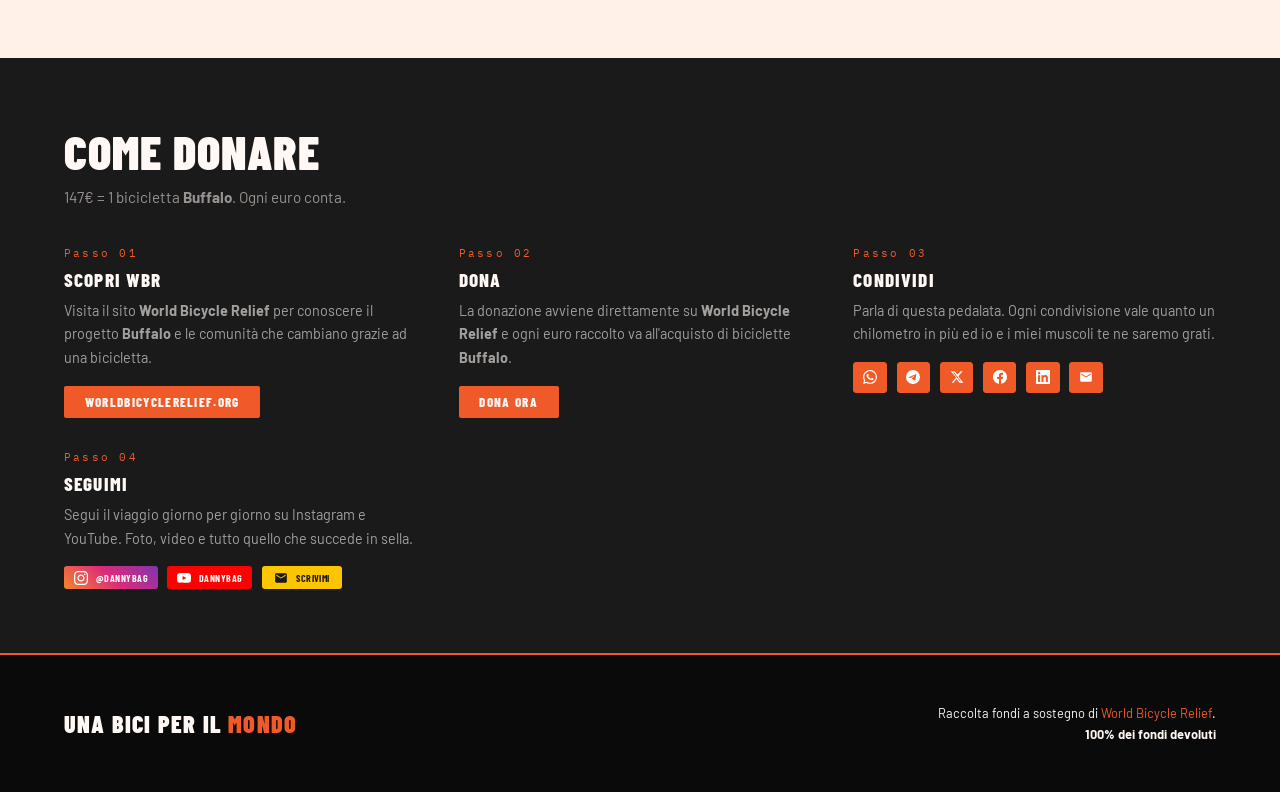
==== commit 4a9568e6: "Add files via upload" ====
--- a/index.html
+++ b/index.html
@@ -1,4 +1,4 @@
-f<!DOCTYPE html>
+<!DOCTYPE html>
 <html lang="it">
 <head>
 <meta charset="UTF-8">
@@ -2009,8 +2009,7 @@
     try { return new Date(d).toLocaleDateString('sv-SE', { timeZone: 'Europe/Rome' }); } catch (e) { return ''; }
   }
   function _matchStories(tappe) {
-    const stories = (window._diarioEntries || []).filter(e =>
-      !e._aggiornamento && Number(e.day) !== _DIA_FINAL_DAY && String(e.date || '').slice(0, 10) >= _DIA_START);
+    const stories = (window._diarioEntries || []).filter(e => _diaSectionOf(e) === 'viaggio');
     const used = new Set();
     const out = tappe.map(() => null);
     tappe.forEach((t, i) => {
@@ -2441,13 +2440,24 @@
   const _DIA_TABS = ['ant', 'viaggio', 'agg'];
 
   function _diaStoryId(e) {
-    return 'storia-' + (e.day || String(e.date || '').replace(/[^0-9]/g, '-') || 'x');
+    const base = 'storia-' + (e.day || String(e.date || '').replace(/[^0-9]/g, '-') || 'x');
+    // Un numero "day" può comparire due volte (es. tappa 16 "Torrenova - Palermo" e una storia pubblicata dopo).
+    // La storia più vecchia tiene l'id storico (#storia-N, i link già condivisi restano validi);
+    // quelle pubblicate dopo con lo stesso day prendono l'id con la data e non possono più sostituirla.
+    if (e.day) {
+      const first = (window._diarioEntries || []).find(x => x.day === e.day);   // lista ordinata per data crescente
+      if (first && first !== e && (first.date !== e.date || first.title !== e.title)) {
+        return base + '-' + String(e.date || '').slice(0, 10);
+      }
+    }
+    return base;
   }
 
   function _diaAggMeta(e) {
     if (e._aggiornamento) return { target: e.target, kind: e.kind };
     if (Number(e.day) === _DIA_FINAL_DAY) return { target: Infinity, kind: 'fin' };
     if (Number(e.day) === _DIA_IND_DAY) return { target: 0, kind: 'pre' };
+    if (e.section === 'agg') return { target: Infinity, kind: 'note' };   // scelta fatta dall'admin: in cima, per data (più nuova prima)
     return null;
   }
 
@@ -2461,19 +2471,24 @@
     return lbl + ' · ' + amount;
   }
 
+  // In quale scheda sta una nota: prima la scelta dell'admin (campo "section"), poi le regole storiche
+  function _diaSectionOf(e) {
+    if (_diaAggMeta(e)) return 'agg';
+    if (e.section === 'ant' || e.section === 'viaggio') return e.section;
+    return String(e.date || '').slice(0, 10) < _DIA_START ? 'ant' : 'viaggio';
+  }
+
   function _diaBuildGroups(entries) {
     const g = { ant: [], viaggio: [], agg: [] };
     const byDate = (a, b) => new Date(a.date) - new Date(b.date);
-    entries.forEach(e => {
-      if (_diaAggMeta(e)) g.agg.push(e);
-      else if (String(e.date || '').slice(0, 10) < _DIA_START) g.ant.push(e);
-      else g.viaggio.push(e);
-    });
+    entries.forEach(e => g[_diaSectionOf(e)].push(e));
     g.ant.sort((a, b) => byDate(b, a));   // Parlano di noi: dal più nuovo al più vecchio
     g.viaggio.sort(byDate);
     // Aggiornamenti: dal più nuovo al più vecchio (obiettivo decrescente), a parità di obiettivo prima il più recente nell'ordine di scrittura
     g.agg = g.agg.map((e, i) => [e, i])
-      .sort((a, b) => (_diaAggMeta(b[0]).target - _diaAggMeta(a[0]).target) || (b[1] - a[1]))
+      .sort((a, b) => (_diaAggMeta(b[0]).target - _diaAggMeta(a[0]).target)
+        || ((new Date(b[0].date).getTime() || 0) - (new Date(a[0].date).getTime() || 0))
+        || (b[1] - a[1]))
       .map(x => x[0]);
     return g;
   }
@@ -2695,7 +2710,7 @@
     const MESI = lang === 'en' ? MESI_EN : MESI_IT;
     const aggMeta = _diaAggMeta(e);
     let head;
-    if (aggMeta) {
+    if (aggMeta && aggMeta.kind !== 'note') {
       head = _diaAggLabel(aggMeta, lang);   // gli aggiornamenti non mostrano la data
     } else {
       const d = new Date(e.date);
@@ -2715,7 +2730,7 @@
       .replace(/\[([^\]]+)\]\((https?:\/\/[^\)]+)\)/g, '<a href="$2" target="_blank" style="color:var(--orange); text-decoration:underline;">$1</a>')
       .replace(/\n/g, '<br>');
     const storyId = _diaStoryId(e);
-    const toIdx = !aggMeta && String(e.date || '').slice(0, 10) >= _DIA_START;
+    const toIdx = _diaSectionOf(e) === 'viaggio';   // il rimando all'indice c'è solo nelle storie di Quante Storie
     const toIdxBtn = `<button class="dia-toindex" type="button" onclick="goToDiaIndex()" title="${I18N[lang].dia_toindex}" aria-label="${I18N[lang].dia_toindex}"><svg viewBox="0 0 24 24" aria-hidden="true"><path d="M8.5 6H21M8.5 12H21M8.5 18H21"/><path d="M3.5 6h.01M3.5 12h.01M3.5 18h.01" stroke-width="3"/></svg></button>`;
     return `
         <div id="${storyId}" style="background:#111; border:1px solid rgba(240,90,40,0.15); border-radius:4px; padding:1.2rem 1.3rem; scroll-margin-top:5rem;">
